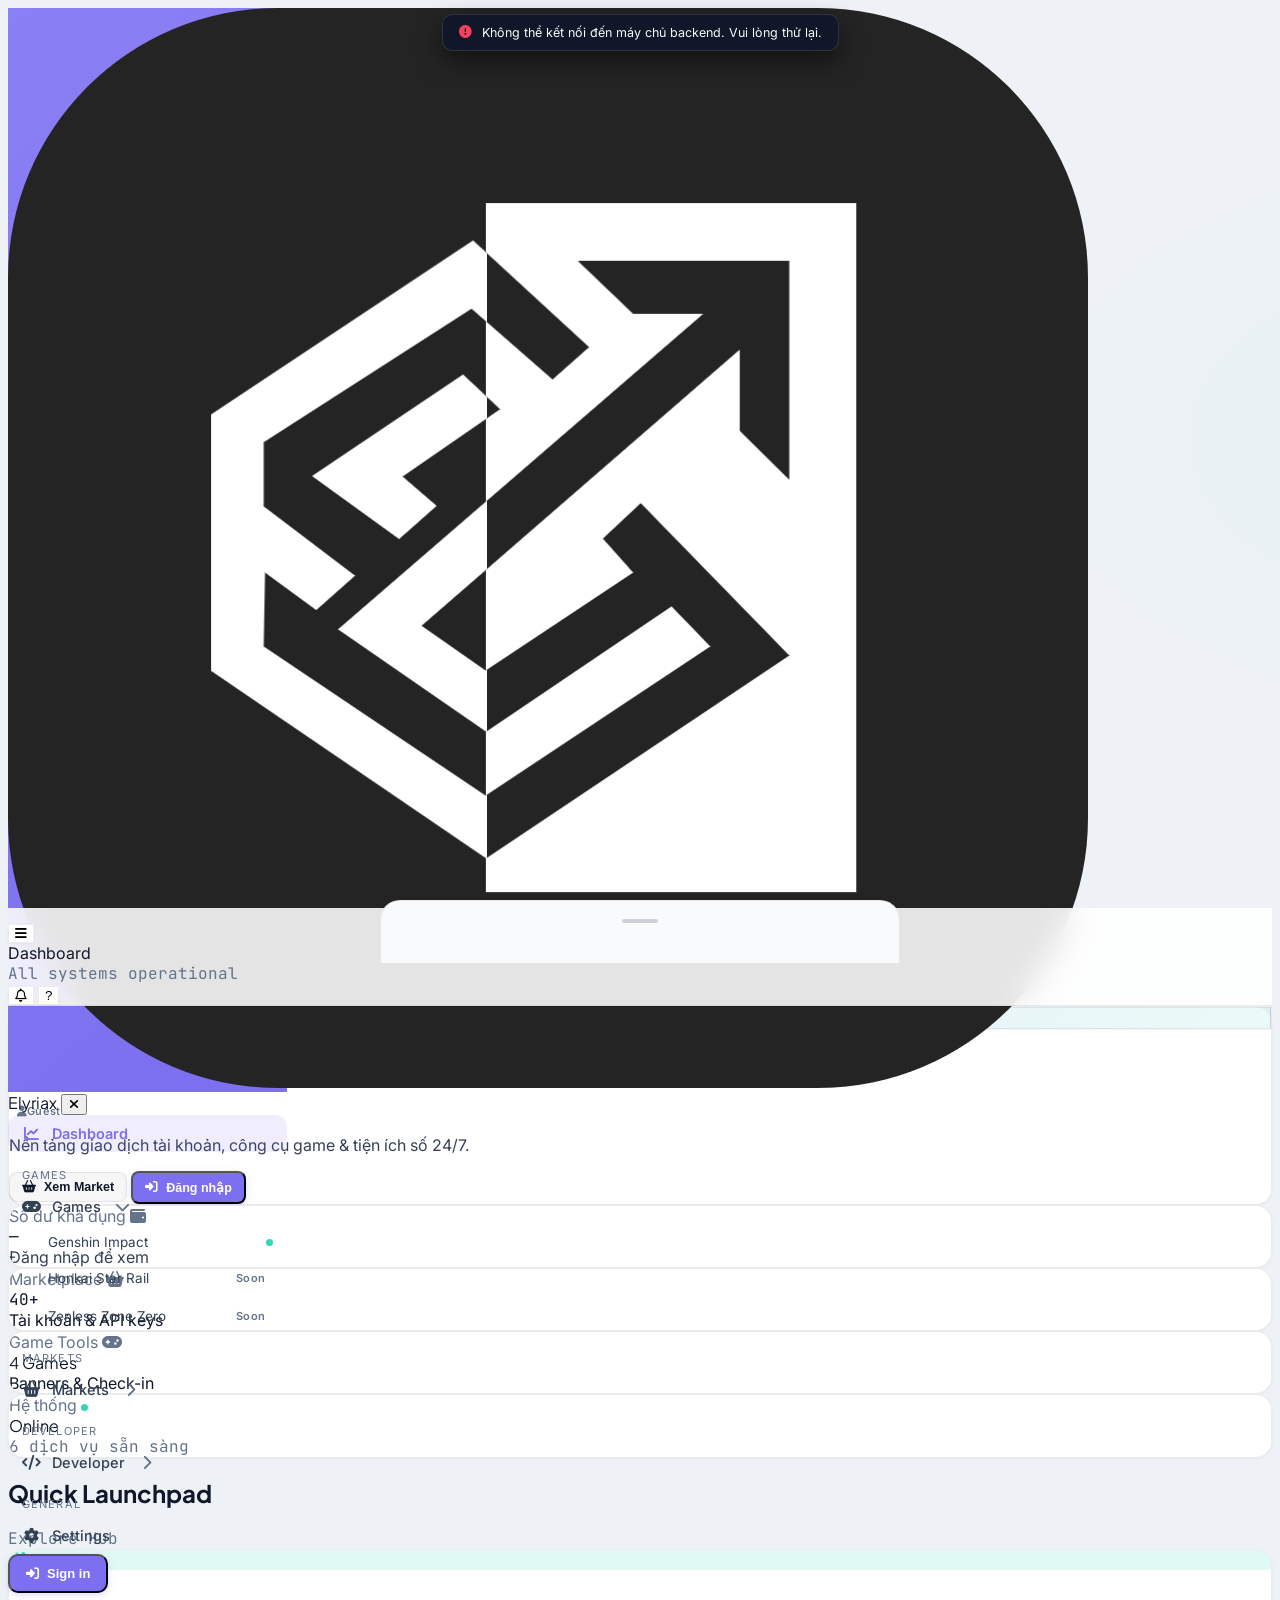
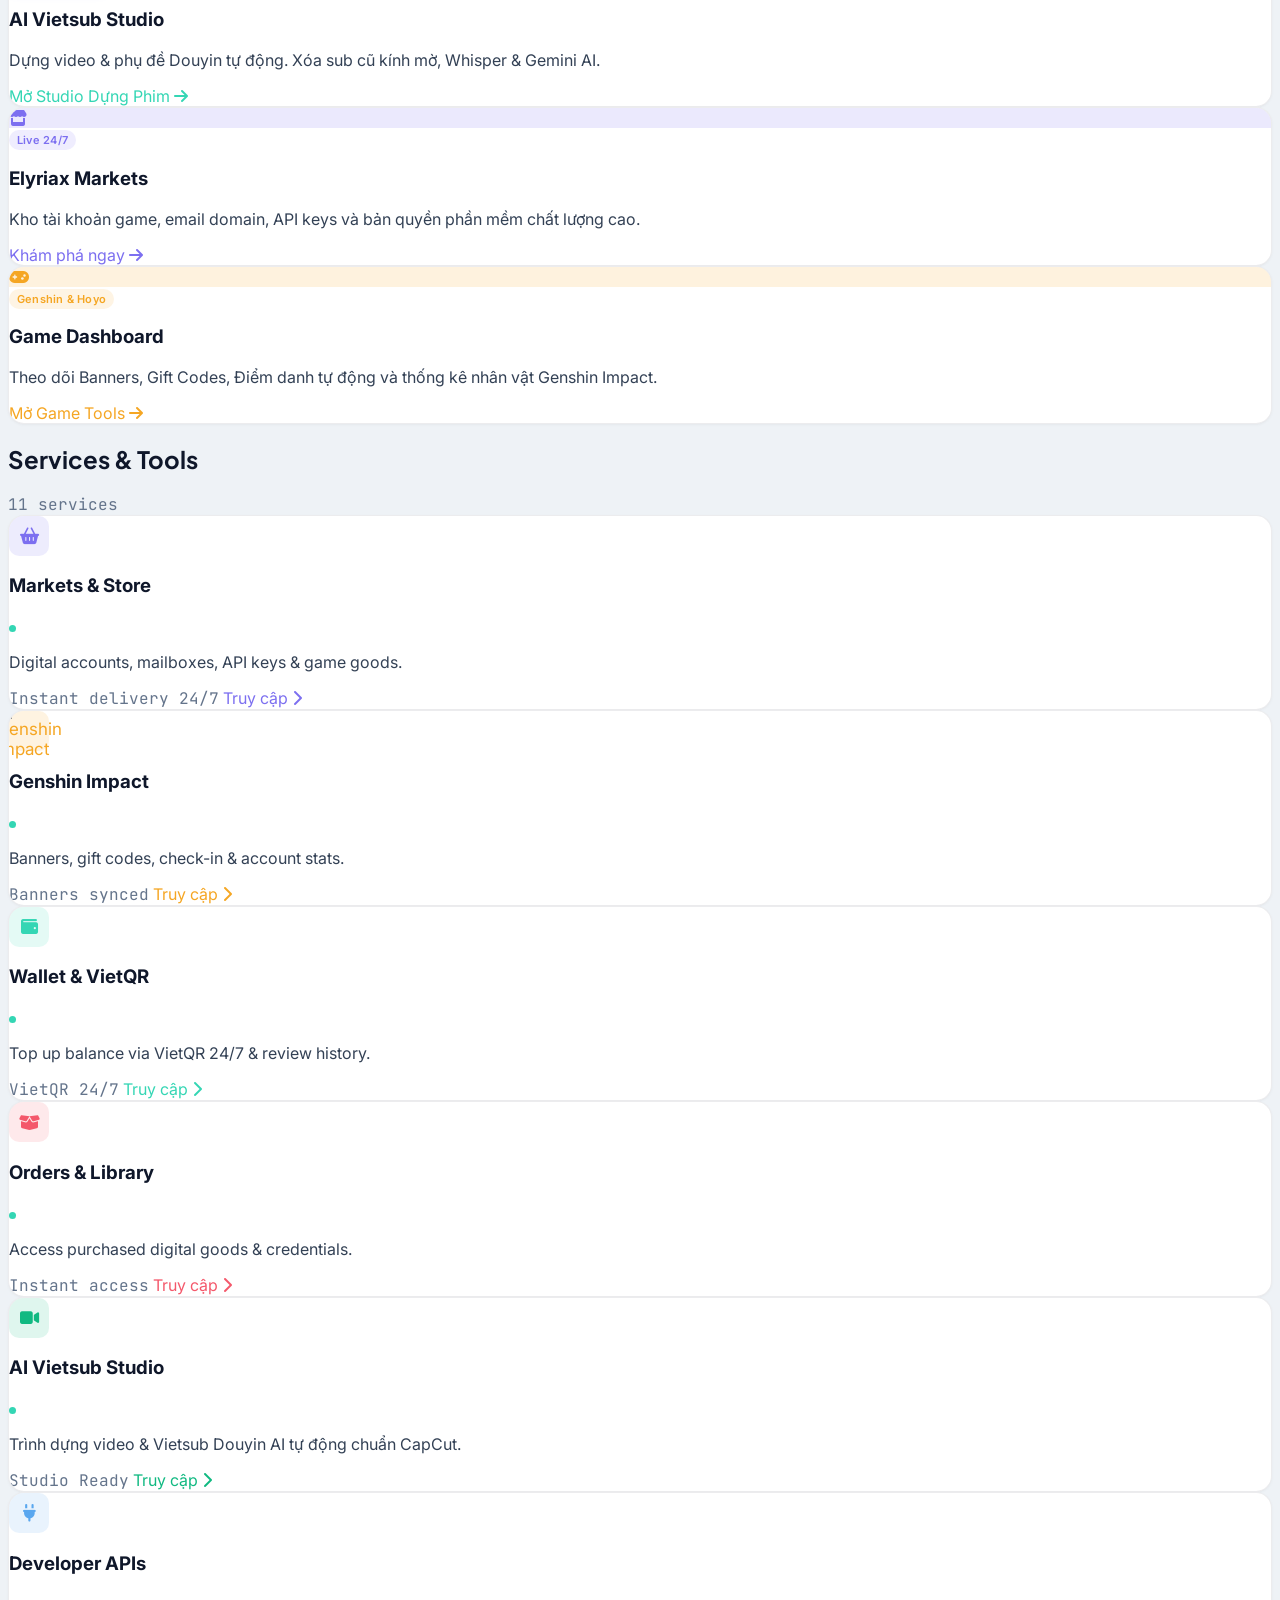
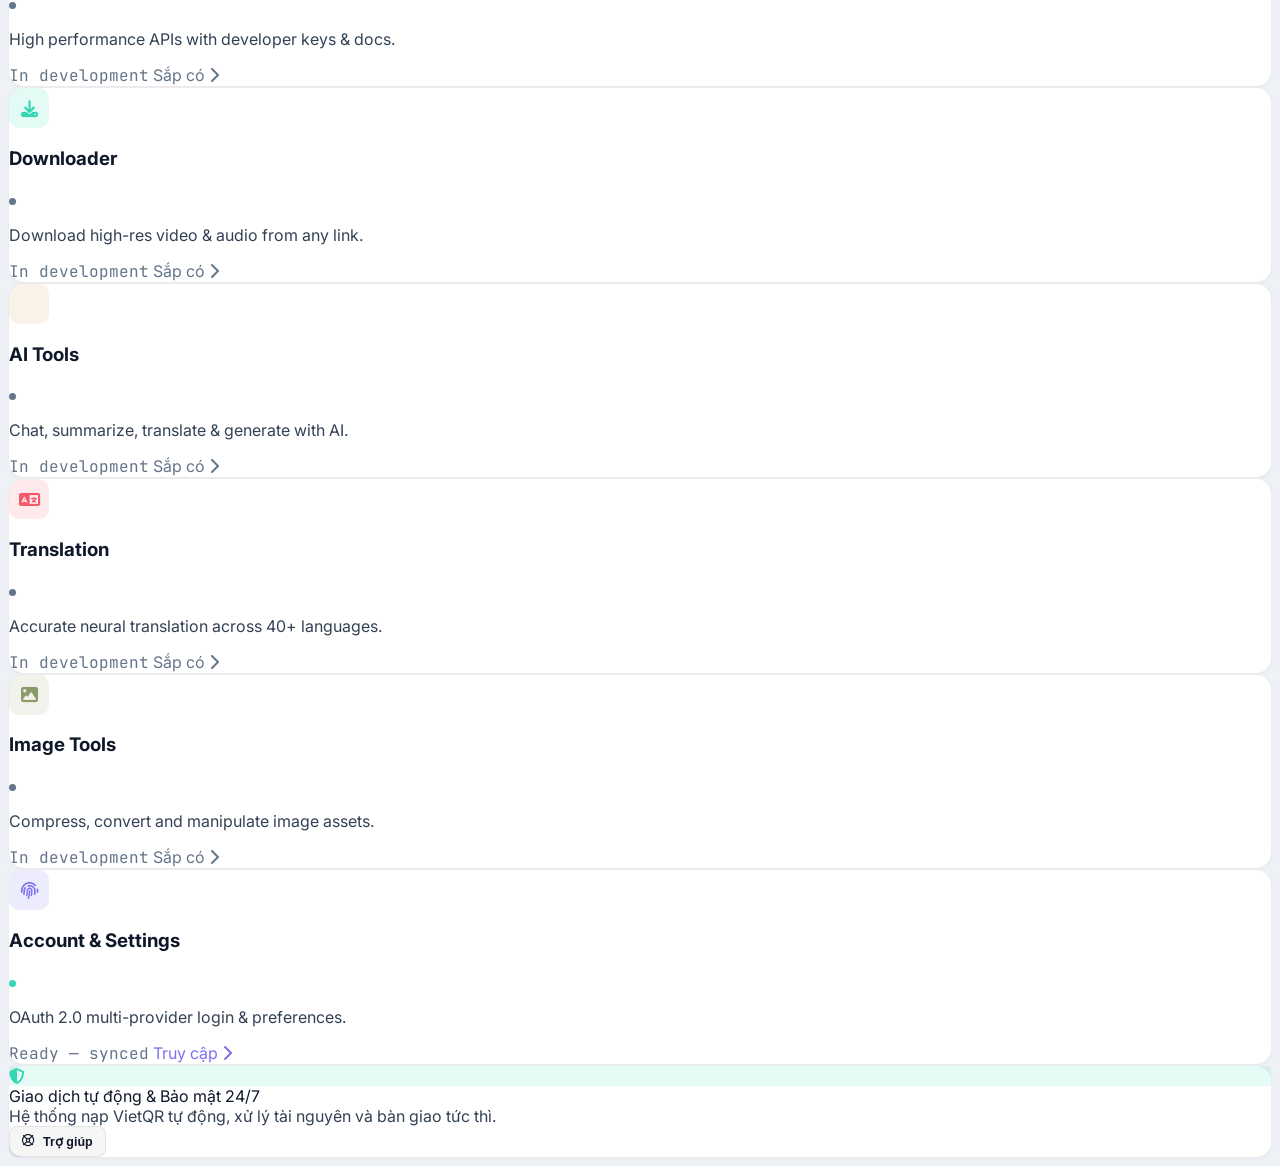
==== index.html @ fe78332c "feat: add Vietsub Studio HTML interface and Vercel configuration for routing" ====
<!DOCTYPE html>
<html lang="en">
<head>
    <meta charset="UTF-8">
    <meta name="viewport" content="width=device-width, initial-scale=1.0, viewport-fit=cover, user-scalable=no">
    
    <title>Elyriax</title>
    
    <meta name="description" content="Elyriax - Nền tảng trực tuyến cung cấp các giải pháp và tiện ích công nghệ thế hệ mới dành cho người dùng và nhà phát triển.">
    <meta name="keywords" content="Elyriax, elyriax.com">
    <meta name="robots" content="index, follow">
    <link rel="canonical" href="https://elyriax.com/">

    <link rel="icon" type="image/x-icon" href="https://elyriax.com/assets/favicon.ico">
    <link rel="icon" type="image/png" sizes="32x32" href="https://elyriax.com/assets/favicon-32x32.png">
    <link rel="icon" type="image/png" sizes="16x16" href="https://elyriax.com/assets/favicon-16x16.png">
    <link rel="apple-touch-icon" sizes="180x180" href="https://elyriax.com/assets/apple-touch-icon.png">
    <link rel="manifest" href="/site.webmanifest">

    <meta property="og:type" content="website">
    <meta property="og:url" content="https://elyriax.com/">
    <meta property="og:title" content="Elyriax">
    <meta property="og:description" content="Trang web chính thức của Elyriax. Khám phá không gian trải nghiệm và các dịch vụ trực tuyến của chúng tôi.">
    <meta property="og:image" content="https://elyriax.com/assets/og-image.png">

    <meta property="twitter:card" content="summary_large_image">
    <meta property="twitter:url" content="https://elyriax.com/">
    <meta property="twitter:title" content="Elyriax">
    <meta property="twitter:description" content="Trang web chính thức của Elyriax. Khám phá không gian trải nghiệm và các dịch vụ trực tuyến của chúng tôi.">
    <meta property="twitter:image" content="https://elyriax.com/assets/og-image.png">

    <script src="https://cdn.tailwindcss.com"></script>
    <link rel="preconnect" href="https://fonts.googleapis.com">
    <link rel="preconnect" href="https://fonts.gstatic.com" crossorigin>
    <link href="https://fonts.googleapis.com/css2?family=Plus+Jakarta+Sans:wght@500;600;700;800&family=Inter:wght@400;500;600;700&family=JetBrains+Mono:wght@400;500;600&display=swap" rel="stylesheet">
    <link rel="stylesheet" href="https://cdnjs.cloudflare.com/ajax/libs/font-awesome/6.5.1/css/all.min.css">

    <script>
      (function() {
        try {
          var saved = localStorage.getItem('appearance') || localStorage.getItem('sayraa_theme');
          var valid = ['system', 'dark', 'light', 'classic_dark'];
          if (!valid.includes(saved)) saved = 'system';
          var isDark = window.matchMedia && window.matchMedia('(prefers-color-scheme: dark)').matches;
          var effective = saved === 'system' ? (isDark ? 'dark' : 'light') : saved;
          document.documentElement.setAttribute('data-theme', saved);
          document.documentElement.setAttribute('data-theme-effective', effective);
        } catch(e) {}
      })();
    </script>
    <link rel="stylesheet" href="/css/style.css">
		<link rel="stylesheet" href="/css/splash.css">
		<link rel="stylesheet" href="/assets/css/vietsub-studio.css">
		<script src="/js/script.js" defer></script>
		<script src="/js/splash.js" defer></script>
		<script src="/assets/js/vietsub/api.js" defer></script>
		<script src="/assets/js/vietsub/canvas-overlay.js" defer></script>
		<script src="/assets/js/vietsub/timeline.js" defer></script>
		<script src="/assets/js/vietsub/app.js" defer></script>

</head>
<body class="min-h-screen">

<div id="toast-wrap" role="status" aria-live="polite"></div>
<div id="drawer-overlay" onclick="closeDrawer()"></div>
<div id="sheet-overlay" onclick="closeSheet()"></div>

<div class="flex min-h-screen">
<div id="splash-screen">
  <div class="splash-content">
    <img src="/assets/splash.svg" alt="Splash" width="1080" height="1080" class="splash-logo">
  </div>
</div>

  <!-- DRAWER -->
  <aside id="drawer">
    <div class="flex items-center gap-2.5 px-5 py-5 border-b" style="border-color:var(--line)">
      <div class="w-9 h-9 rounded-xl flex items-center justify-center cursor-pointer" style="background:linear-gradient(140deg,#8b7ff5,var(--accent))" onclick="navigate('dashboard')">
				
				<img src="/assets/icon.png">
      </div>
      <span class="display font-extrabold text-[17px] tracking-tight cursor-pointer" onclick="navigate('dashboard')">Elyriax</span>
      <button onclick="closeDrawer()" class="ml-auto lg:hidden w-8 h-8 rounded-lg flex items-center justify-center text-[--text-dim] hover:bg-white/5">
        <i class="fa-solid fa-xmark"></i>
      </button>
    </div>

    <nav class="flex-1 overflow-y-auto px-3 py-3">
      <a class="nav-link active" data-route="dashboard" onclick="navigate('dashboard')">
        <i class="fa-solid fa-chart-line"></i> Dashboard
      </a>

      <div class="nav-group-label">Games</div>
      <div class="group open">
        <div class="nav-link" onclick="toggleGroup(this)">
          <i class="fa-solid fa-gamepad"></i> Games <i class="fa-solid fa-chevron-right chev ml-auto"></i>
        </div>
        <div class="group-body">
          <a class="nav-sub" data-route="genshin" onclick="navigate('genshin')">Genshin Impact <span class="status-dot on"></span></a>
          <a class="nav-sub" data-route="hsr" onclick="navigate('hsr')">Honkai Star Rail <span class="pill" style="background:rgba(255,255,255,.06); color:var(--text-faint)">Soon</span></a>
          <a class="nav-sub" data-route="zzz" onclick="navigate('zzz')">Zenless Zone Zero <span class="pill" style="background:rgba(255,255,255,.06); color:var(--text-faint)">Soon</span></a>
        </div>
      </div>

      <div class="nav-group-label">Markets</div>
      <div class="group">
        <div class="nav-link" onclick="toggleGroup(this)">
          <i class="fa-solid fa-basket-shopping"></i> Markets <i class="fa-solid fa-chevron-right chev ml-auto"></i>

        </div>
        <div class="group-body">
          <a class="nav-sub" data-route="markets" onclick="navigate('markets')">Markets <span class="status-dot on"></span></a>
          <a class="nav-sub" data-route="wallet" onclick="navigate('wallet')">Wallet  <span class="status-dot on"></span></a>
          <a class="nav-sub" data-route="wishlist" onclick="navigate('wishlist')">Wishlist  <span class="status-dot on"></span></a>
          <a class="nav-sub" data-route="orders" onclick="navigate('orders')">Orders  <span class="status-dot on"></span></a>
        </div>
      </div>
			
      <div class="nav-group-label">Developer</div>
      <div class="group">
        <div class="nav-link" onclick="toggleGroup(this)">
          <i class="fa-solid fa-code"></i> Developer <i class="fa-solid fa-chevron-right chev ml-auto"></i>
        </div>
        <div class="group-body">
          <a class="nav-sub" data-route="vietsub" onclick="navigate('vietsub')">Vietsub Studio <span class="pill" style="background:rgba(52,214,180,.12); color:var(--teal)">CapCut AI</span></a>
          <a class="nav-sub" data-route="portfolio" onclick="navigate('portfolio')">Portfolio <span class="pill" style="background:rgba(52,214,180,.12); color:var(--teal)">Shiori Saiky</span></a>
          <a class="nav-sub" data-route="downloader" onclick="navigate('downloader')">Downloader <span class="pill" style="background:rgba(255,255,255,.06); color:var(--text-faint)">Soon</span></a>
          <a class="nav-sub" data-route="apis" onclick="navigate('apis')">APIs <span class="pill" style="background:rgba(255,255,255,.06); color:var(--text-faint)">Soon</span></a>
          <a class="nav-sub" data-route="translation" onclick="navigate('translation')">Translation <span class="pill" style="background:rgba(255,255,255,.06); color:var(--text-faint)">Soon</span></a>
          <a class="nav-sub" data-route="ai" onclick="navigate('ai')">AI Tools <span class="pill" style="background:rgba(255,255,255,.06); color:var(--text-faint)">Soon</span></a>
          <a class="nav-sub" data-route="image" onclick="navigate('image')">Image Tools <span class="pill" style="background:rgba(255,255,255,.06); color:var(--text-faint)">Soon</span></a>
        </div>
      </div>

      <div class="nav-group-label">General</div>
      <a class="nav-link" data-route="settings" onclick="navigate('settings')">
        <i class="fa-solid fa-gear"></i> Settings
      </a>
    </nav>

    <div class="px-4 py-4 border-t" style="border-color:var(--line)" id="drawer-account">
      <!-- filled by JS -->
    </div>
  </aside>

  <!-- MAIN -->
  <div class="flex-1 min-w-0 flex flex-col">
    <header id="topbar" class="flex items-center gap-3 px-4 py-3.5 lg:px-7">
      <button onclick="openDrawer()" class="lg:hidden w-9 h-9 rounded-xl flex items-center justify-center glass" aria-label="Open navigation menu">
        <i class="fa-solid fa-bars text-[15px]"></i>
      </button>
      <div>
        <div class="text-[15px] font-semibold" id="topbar-title">Dashboard</div>
        <div class="text-[11.5px] mono" style="color:var(--text-faint)" id="topbar-sub">All systems operational</div>
      </div>
      <div class="ml-auto flex items-center gap-2.5">
        <button onclick="showToast('info','No new notifications')" class="w-9 h-9 rounded-xl flex items-center justify-center glass relative" aria-label="Notifications">
          <i class="fa-regular fa-bell text-[14px]"></i>
          <span class="absolute top-1.5 right-1.5 w-1.5 h-1.5 rounded-full" style="background:var(--rose)"></span>
        </button>
        <button onclick="handleAvatarClick()" id="avatar-btn" class="w-9 h-9 rounded-xl overflow-hidden flex items-center justify-center glass font-semibold text-[13px]" aria-label="Account">?</button>
      </div>
    </header>

    <main class="flex-1 px-4 py-5 lg:px-7 lg:py-7 pb-28 lg:pb-10 max-w-5xl w-full">

      <!-- DASHBOARD VIEW -->
      <section class="view active" data-view="dashboard" id="dashboard-view">
        <!-- Hero Card -->
        <div id="dash-hero" class="mb-6"></div>

        <!-- Live Metrics Ribbon -->
        <div class="grid grid-cols-2 sm:grid-cols-4 gap-2.5 sm:gap-3 mb-6" id="dash-stats"></div>

        <!-- Quick Launchpad Spotlight -->
        <div class="mb-6">
          <div class="flex items-center justify-between mb-3">
            <h2 class="display text-[15px] font-bold">Quick Launchpad</h2>
            <span class="text-[11.5px] mono" style="color:var(--text-faint)">Explore Hub</span>
          </div>
          <div class="grid grid-cols-1 md:grid-cols-3 gap-3.5" id="dash-launchpad"></div>
        </div>

        <!-- All Services & Modules Grid -->
        <div class="mb-6">
          <div class="flex items-center justify-between mb-3">
            <h2 class="display text-[15px] font-bold">Services &amp; Tools</h2>
            <span class="text-[11.5px] mono" id="dash-modules-count" style="color:var(--text-faint)"></span>
          </div>
          <div id="dashboard-grid" class="grid grid-cols-1 sm:grid-cols-2 gap-3"></div>
        </div>

        <!-- Trust & Support Banner -->
        <div class="glass card p-4 sm:p-5 flex flex-col sm:flex-row items-start sm:items-center justify-between gap-3.5 border border-white/5 bg-gradient-to-r from-white/[0.02] to-transparent">
          <div class="flex items-center gap-3">
            <div class="w-10 h-10 rounded-xl flex items-center justify-center text-[18px] shrink-0" style="background:rgba(52,214,180,.12); color:var(--teal)">
              <i class="fa-solid fa-shield-halved"></i>
            </div>
            <div>
              <div class="font-semibold text-[13.5px]">Giao dịch tự động &amp; Bảo mật 24/7</div>
              <div class="text-[12px]" style="color:var(--text-dim)">Hệ thống nạp VietQR tự động, xử lý tài nguyên và bàn giao tức thì.</div>
            </div>
          </div>
          <button class="btn btn-ghost btn-sm shrink-0 w-full sm:w-auto" onclick="openSupport()">
            <i class="fa-regular fa-life-ring mr-1"></i> Trợ giúp
          </button>
        </div>
      </section>

      <!-- GAME DASHBOARD VIEW -->
      <section class="view" data-view="games">
        <div class="mb-6">
          <h1 class="display text-[21px] font-extrabold tracking-tight">Game Dashboard</h1>
          <p class="text-[12.5px] mt-1" style="color:var(--text-dim)">Pick a title to open its banners, codes &amp; account tools.</p>
        </div>
        <div id="games-grid" class="grid grid-cols-1 sm:grid-cols-2 gap-3.5"></div>
      </section>

      <!-- GENSHIN VIEW -->
      <section class="view" data-view="genshin">
        <div class="flex items-center gap-3 mb-5">
          <div class="icon-tile overflow-hidden" style="background:rgba(245,166,35,.14); color:var(--amber)">
            <img src="https://t3.gstatic.com/faviconV2?client=SOCIAL&type=FAVICON&fallback_opts=TYPE,SIZE,URL&url=http://genshin.hoyoverse.com&size=256" alt="Genshin Impact" class="w-7 h-7 object-contain" />
          </div>
          <div>
            <h1 class="display text-[21px] font-extrabold">Genshin Impact</h1>
            <p class="text-[12.5px]" style="color:var(--text-dim)">Banners, gift codes, check-in &amp; account stats</p>
          </div>
        </div>

        <div id="genshin-account-bar" class="mb-5"></div>

        <div class="flex gap-1.5 overflow-x-auto mb-5 -mx-1 px-1 no-scrollbar" id="genshin-tabs">
          <button class="tab-pill active" onclick="genshinTab('banners', this)">Banners</button>
          <button class="tab-pill" onclick="genshinTab('codes', this)">Gift Codes</button>
          <button class="tab-pill" onclick="genshinTab('notes', this)">Daily Note</button>
          <button class="tab-pill" onclick="genshinTab('stats', this)">Role Stats</button>
          <button class="tab-pill" onclick="genshinTab('calendar', this)">Rewards Calendar</button>
        </div>

        <div id="genshin-panel"></div>
      </section>

      <!-- COMING SOON TEMPLATE VIEWS -->
      <template id="tpl-coming-soon"></template>
      <section class="view" data-view="hsr" data-title="Honkai Star Rail" data-icon="fa-train" data-color="var(--slate,#7c8db3)"></section>
      <section class="view" data-view="zzz" data-title="Zenless Zone Zero" data-icon="fa-bolt-lightning"></section>
      <section class="view" data-view="wuwa" data-title="Wuthering Waves" data-icon="fa-wind"></section>

      <section class="view" data-view="mail" data-title="Mail" data-icon="fa-regular fa-envelope"></section>

      <!-- MARKETS VIEW -->
      <section class="view" data-view="markets">
        <div class="flex flex-col sm:flex-row sm:items-center justify-between gap-3 mb-5">
          <div>
            <h1 class="display text-[21px] font-extrabold tracking-tight">Markets</h1>
            <p class="text-[12.5px] mt-0.5" style="color:var(--text-dim)">Digital accounts, mailboxes &amp; API keys.</p>
          </div>
          <div class="flex items-center gap-2">
            <button class="btn btn-ghost btn-sm relative" onclick="openCart()" id="market-cart-btn" aria-label="Shopping cart"><i class="fa-solid fa-cart-shopping"></i> Cart <span class="cart-badge" id="cart-badge" style="display:none">0</span></button>
            <button class="btn btn-ghost btn-sm" onclick="openSupport()" aria-label="Support"><i class="fa-regular fa-life-ring"></i> Support</button>
          </div>
        </div>

        <div class="relative mb-4">
          <i class="fa-solid fa-magnifying-glass absolute text-[13px]" style="left:14px; top:50%; transform:translateY(-50%); color:var(--text-faint)"></i>
          <input id="market-search" class="input" style="padding-left:36px" placeholder="Search products…" oninput="searchMarkets(this.value)" />
        </div>

        <div class="flex gap-1.5 overflow-x-auto mb-5 -mx-1 px-1 no-scrollbar" id="market-chips"></div>

        <div id="market-featured" style="display:none"></div>

        <div class="flex items-center justify-between mb-3">
          <h2 class="display text-[15px] font-bold">Products</h2>
          <span class="text-[11.5px] mono" id="market-count" style="color:var(--text-faint)"></span>
        </div>
        <div id="market-grid" class="grid grid-cols-1 sm:grid-cols-2 gap-3"></div>
      </section>

      <!-- WALLET VIEW -->
      <section class="view" data-view="wallet" id="wallet-view"></section>

      <!-- ORDERS VIEW -->
      <section class="view" data-view="orders" id="orders-view"></section>

      <!-- WISHLIST VIEW -->
      <section class="view" data-view="wishlist" id="wishlist-view"></section>

      <!-- VIETSUB STUDIO VIEW (REMADE PRO CAPCUT WEB) -->
      <section class="view studio-main-container w-full" data-view="vietsub" id="vietsub-view">
        
        <!-- Header & Action Workflow Pipeline -->
        <div class="flex flex-col lg:flex-row lg:items-center justify-between gap-4 mb-5 pb-4 border-b" style="border-color:var(--line)">
          <div>
            <div class="flex items-center gap-2.5">
              <div class="w-9 h-9 rounded-xl flex items-center justify-center font-bold text-white shadow-lg" style="background:linear-gradient(135deg, var(--teal), var(--accent))">
                <i class="fa-solid fa-wand-magic-sparkles text-[15px]"></i>
              </div>
              <div>
                <div class="flex items-center gap-2">
                  <h1 class="display text-[22px] font-extrabold tracking-tight">AI Vietsub Studio</h1>
                  <span class="pill text-[11px] font-bold" style="background:rgba(52,214,180,.12); color:var(--teal)">CapCut Pro Engine</span>
                </div>
                <p class="text-[12.5px]" style="color:var(--text-dim)">
                  Dựng video &amp; biên tập Vietsub Douyin/TikTok AI tự động (Xóa sub Liquid Glass, Whisper &amp; Gemini).
                </p>
              </div>
            </div>
          </div>

          <!-- 3-Step AI Workflow Bar -->
          <div class="flex flex-wrap items-center gap-2">
            <button id="btn-action-transcribe" class="btn btn-ghost btn-sm text-xs font-semibold px-3 py-2" title="Trích xuất audio & nhận dạng tiếng Trung (Groq Whisper)">
              <i class="fa-solid fa-microphone-lines text-[13px]" style="color:var(--accent)"></i>
              <span>1. Trích xuất Voice</span>
            </button>
            <i class="fa-solid fa-chevron-right text-[10px] hidden sm:inline" style="color:var(--text-faint)"></i>
            <button id="btn-action-translate" class="btn btn-ghost btn-sm text-xs font-semibold px-3 py-2" title="Dịch tiếng Trung sang Vietsub tự nhiên (Gemini AI)">
              <i class="fa-solid fa-language text-[14px]" style="color:var(--teal)"></i>
              <span>2. Dịch phụ đề</span>
            </button>
            <i class="fa-solid fa-chevron-right text-[10px] hidden sm:inline" style="color:var(--text-faint)"></i>
            <button id="btn-action-export" class="btn btn-primary btn-sm text-xs font-bold px-4 py-2 shadow-lg" title="Render video với hiệu ứng kính mờ và phụ đề">
              <i class="fa-solid fa-wand-magic-sparkles"></i>
              <span>3. Xuất Video</span>
            </button>
            <button id="btn-open-settings" class="btn btn-ghost btn-sm w-9 h-9 p-0 ml-1" title="Cài đặt API Base URL">
              <i class="fa-solid fa-sliders text-[13px]"></i>
            </button>
          </div>
        </div>

        <!-- Main Studio Grid (Large 12-col layout) -->
        <div class="grid grid-cols-1 lg:grid-cols-12 gap-5 mb-6">
          
          <!-- LEFT COLUMN: CINEMATIC STAGE & FULL TIMELINE (8 COLS) -->
          <div class="lg:col-span-8 flex flex-col gap-4">
            
            <!-- Video Stage Card (Large Size) -->
            <div class="glass card p-4 flex flex-col shadow-xl">
              
              <!-- Stage Header: Aspect Ratio & File Switcher -->
              <div class="flex items-center justify-between text-xs pb-3 mb-3 border-b" style="border-color:var(--line)">
                <div class="flex items-center gap-2">
                  <span class="text-[11.5px] font-bold uppercase tracking-wider" style="color:var(--text-dim)">Tỉ lệ khung hình:</span>
                  <div class="flex items-center p-0.5 rounded-lg border" style="background:var(--surface); border-color:var(--line)">
                    <button class="aspect-btn active px-2.5 py-1 rounded text-[11.5px] font-semibold" data-ratio="auto">Tự động (Fit)</button>
                    <button class="aspect-btn px-2.5 py-1 rounded text-[11.5px] font-semibold" data-ratio="9:16">9:16 (Dọc)</button>
                    <button class="aspect-btn px-2.5 py-1 rounded text-[11.5px] font-semibold" data-ratio="16:9">16:9 (Ngang)</button>
                    <button class="aspect-btn px-2.5 py-1 rounded text-[11.5px] font-semibold" data-ratio="1:1">1:1 (Vuông)</button>
                  </div>
                </div>

                <div class="flex items-center gap-2">
                  <span id="project-filename-display" class="mono text-[11.5px] truncate max-w-[160px] sm:max-w-[240px] font-medium" style="color:var(--text-dim)">Chưa chọn video</span>
                  <label for="video-file-input" class="btn btn-ghost btn-sm text-[11.5px] font-semibold cursor-pointer py-1 px-2.5">
                    <i class="fa-solid fa-cloud-arrow-up mr-1 text-[var(--accent)]"></i> Chọn Video
                  </label>
                  <input type="file" id="video-file-input" accept="video/mp4,video/mov,video/mkv,video/webm" class="hidden">
                </div>
              </div>

              <!-- Large Central Video Screen -->
              <div id="video-stage-container" class="relative flex items-center justify-center overflow-hidden rounded-xl">
                
                <!-- Video Player Wrapper (Auto Fits snugly without black bars) -->
                <div id="video-wrapper" class="video-wrapper relative" style="display: none;">
                  <video id="main-video" playsinline preload="auto" class="w-full h-full block"></video>

                  <!-- Interactive Blur Box (8 handles) -->
                  <div id="blur-bounding-box" class="blur-bounding-box liquid-glass-fx" style="left: 15%; top: 83%; width: 70%; height: 11%;">
                    <div class="blur-box-label">
                      <i class="fa-solid fa-eye-slash mr-1"></i> Che Sub Gốc
                    </div>
                    <div class="resize-handle nw" data-handle="nw"></div>
                    <div class="resize-handle n"  data-handle="n"></div>
                    <div class="resize-handle ne" data-handle="ne"></div>
                    <div class="resize-handle e"  data-handle="e"></div>
                    <div class="resize-handle se" data-handle="se"></div>
                    <div class="resize-handle s"  data-handle="s"></div>
                    <div class="resize-handle sw" data-handle="sw"></div>
                    <div class="resize-handle w"  data-handle="w"></div>
                  </div>

                  <!-- Live Subtitle Overlay -->
                  <div id="subtitle-live-overlay" class="subtitle-live-overlay" style="left: 50%; top: 88%;">
                    <span class="sub-text">Xem trước phụ đề Vietsub trực tiếp</span>
                  </div>

                  <!-- Watermark / Logo Overlay -->
                  <div id="watermark-live-overlay" class="watermark-overlay" style="display: none;">
                    <img src="" alt="Watermark Logo">
                  </div>
                </div>

                <!-- Clean Upload Box (when no video is active) -->
                <div id="stage-upload-placeholder" class="flex flex-col items-center justify-center text-center p-8 studio-dropzone w-full max-w-md my-6 cursor-pointer" onclick="document.getElementById('video-file-input').click()">
                  <div class="w-16 h-16 rounded-2xl flex items-center justify-center text-[26px] mb-3.5 border shadow-xl" style="background:rgba(124,111,240,.14); color:var(--accent); border-color:var(--line);">
                    <i class="fa-solid fa-cloud-arrow-up"></i>
                  </div>
                  <h3 class="display font-bold text-[16px] mb-1.5">Tải lên Video Douyin / TikTok</h3>
                  <p class="text-[12.5px] mb-4 max-w-xs" style="color:var(--text-dim)">
                    Kéo thả hoặc nhấp để chọn tệp (.mp4, .mov, .mkv, .webm, tối đa 100MB)
                  </p>
                  <label for="video-file-input" class="btn btn-primary btn-sm px-4 py-2 font-bold cursor-pointer">
                    <i class="fa-solid fa-folder-open mr-1"></i> Duyệt tệp từ máy
                  </label>
                </div>

              </div>

              <!-- Player Controls Bar -->
              <div class="flex items-center justify-between pt-3.5 mt-3 border-t text-xs" style="border-color:var(--line)">
                <div class="flex items-center gap-2">
                  <button id="player-back-5s" class="btn btn-ghost btn-sm w-9 h-9 p-0" title="Lùi 5s">
                    <i class="fa-solid fa-rotate-left text-[12px]"></i>
                  </button>
                  <button id="player-play-btn" class="btn btn-primary btn-sm w-10 h-10 p-0 text-base shadow-lg" title="Phát / Tạm dừng (Space)">
                    <i class="fa-solid fa-play"></i>
                  </button>
                  <button id="player-forward-5s" class="btn btn-ghost btn-sm w-9 h-9 p-0" title="Tiến 5s">
                    <i class="fa-solid fa-rotate-right text-[12px]"></i>
                  </button>
                  <div class="mono text-[12px] font-bold px-3 py-1.5 rounded-lg bg-white/5 border border-white/5 ml-1" id="player-timecode">
                    00:00.0 / 00:00.0
                  </div>
                </div>

                <div class="flex items-center gap-3 text-[11.5px] mono font-medium" style="color:var(--text-dim)">
                  <span class="hidden md:inline"><i class="fa-solid fa-arrows-up-down-left-right text-[var(--accent)] mr-1"></i> Kéo hộp viền trên video để đổi vùng che sub</span>
                </div>
              </div>

            </div>

            <!-- Multi-Track Timeline Card (Expansive) -->
            <div class="glass card p-4 shadow-xl">
              <div class="flex items-center justify-between mb-3">
                <div class="flex items-center gap-2">
                  <span class="text-[13px] font-extrabold uppercase tracking-wider" style="color:var(--text)">
                    <i class="fa-solid fa-layer-group text-[var(--accent)] mr-1.5"></i> Multi-Track Timeline
                  </span>
                </div>

                <div class="flex items-center gap-1.5">
                  <button id="timeline-zoom-out" class="btn btn-ghost btn-sm w-7 h-7 p-0 text-[11px]" title="Thu nhỏ timeline">
                    <i class="fa-solid fa-minus"></i>
                  </button>
                  <button id="timeline-zoom-fit" class="btn btn-ghost btn-sm px-2 py-1 text-[11px] mono font-bold" title="Khớp vừa khung hình">
                    FIT
                  </button>
                  <button id="timeline-zoom-in" class="btn btn-ghost btn-sm w-7 h-7 p-0 text-[11px]" title="Phóng to timeline">
                    <i class="fa-solid fa-plus"></i>
                  </button>
                </div>
              </div>

              <!-- Tracks Container -->
              <div id="timeline-container" class="flex flex-col relative overflow-hidden shadow-inner">
                <div id="tracks-scroll-area" class="tracks-scroll-area custom-scrollbar flex-1 relative">
                  <div id="tracks-inner" class="relative min-w-full h-full">
                    <div id="timeline-ruler" class="timeline-ruler"></div>
                    <div id="timeline-playhead" class="timeline-playhead" style="left: 0px;">
                      <div class="playhead-handle"></div>
                      <div id="playhead-time-pill" class="playhead-time-pill">00:00.0</div>
                    </div>
                    <div class="track-row">
                      <div class="track-label">
                        <i class="fa-solid fa-waveform-lines text-[13px]" style="color:var(--teal)"></i> Voice Audio
                      </div>
                      <div class="track-content">
                        <canvas id="waveform-canvas" class="waveform-canvas"></canvas>
                      </div>
                    </div>
                    <div class="track-row">
                      <div class="track-label">
                        <i class="fa-solid fa-closed-captioning text-[13px]" style="color:var(--accent)"></i> Phụ Đề
                      </div>
                      <div class="track-content" id="sub-track-content"></div>
                    </div>
                  </div>
                </div>
              </div>
            </div>

          </div>

          <!-- RIGHT COLUMN: 4-TAB INSPECTOR DOCK (4 COLS) -->
          <div class="lg:col-span-4 flex flex-col gap-4">
            
            <div class="glass card p-4 sm:p-5 flex flex-col shadow-xl h-full">
              
              <!-- Tab Pills -->
              <div class="flex items-center gap-1.5 border-b pb-3 mb-4 overflow-x-auto no-scrollbar" style="border-color:var(--line)">
                <button class="inspector-tab-btn tab-pill active" data-tab="style">
                  <i class="fa-solid fa-font text-[var(--teal)]"></i> Kiểu chữ
                </button>
                <button class="inspector-tab-btn tab-pill" data-tab="blur">
                  <i class="fa-solid fa-wand-magic text-[var(--accent)]"></i> Che sub
                </button>
                <button class="inspector-tab-btn tab-pill" data-tab="logo">
                  <i class="fa-solid fa-stamp text-[var(--amber)]"></i> Logo
                </button>
                <button class="inspector-tab-btn tab-pill" data-tab="script">
                  <i class="fa-solid fa-list-check text-cyan-400"></i> Kịch bản
                </button>
              </div>

              <!-- TAB 1: KIỂU CHỮ (SUBTITLE STYLE) -->
              <div id="tab-content-style" class="inspector-tab-content space-y-4">
                <div>
                  <label class="block text-[12px] font-bold mb-1.5" style="color:var(--text-dim)">Font chữ phụ đề</label>
                  <select id="sub-font-select" class="input text-xs w-full font-medium">
                    <option value="Inter">Inter (Chuẩn CapCut)</option>
                    <option value="Plus Jakarta Sans">Plus Jakarta Sans</option>
                    <option value="Roboto">Roboto</option>
                    <option value="Arial">Arial Bold</option>
                    <option value="DejaVu Sans">DejaVu Sans</option>
                  </select>
                </div>

                <div class="grid grid-cols-2 gap-3">
                  <div>
                    <div class="flex items-center justify-between text-[11.5px] mb-1 font-medium" style="color:var(--text-dim)">
                      <label>Cỡ chữ</label>
                      <span id="sub-font-size-val" class="mono font-extrabold" style="color:var(--teal)">16px</span>
                    </div>
                    <input type="range" id="sub-font-size-slider" min="10" max="32" value="16" class="studio-slider">
                  </div>
                  <div>
                    <label class="block text-[11.5px] font-bold mb-1" style="color:var(--text-dim)">Độ đậm chữ</label>
                    <select id="sub-font-weight-select" class="input text-xs w-full">
                      <option value="400">400 - Thường</option>
                      <option value="600">600 - Vừa</option>
                      <option value="700" selected>700 - Đậm Douyin</option>
                      <option value="800">800 - Rất đậm</option>
                    </select>
                  </div>
                </div>

                <div>
                  <label class="block text-[12px] font-bold mb-2" style="color:var(--text-dim)">Màu sắc chữ</label>
                  <div class="flex items-center gap-2">
                    <button class="color-swatch-btn active" style="background:#ffffff" data-color="#ffffff" title="Trắng tinh"></button>
                    <button class="color-swatch-btn" style="background:#FFE600" data-color="#FFE600" title="Vàng Douyin"></button>
                    <button class="color-swatch-btn" style="background:#00F5FF" data-color="#00F5FF" title="Cyan Neon"></button>
                    <button class="color-swatch-btn" style="background:#FF75A0" data-color="#FF75A0" title="Hồng Pastel"></button>
                    <button class="color-swatch-btn" style="background:#00FF9D" data-color="#00FF9D" title="Xanh Mint"></button>
                    <input type="color" id="sub-color-picker" value="#ffffff" class="w-8 h-8 rounded-lg border bg-transparent cursor-pointer ml-auto" style="border-color:var(--line)" title="Mã màu tuỳ chọn">
                  </div>
                </div>

                <div class="space-y-3.5 pt-3 border-t" style="border-color:var(--line)">
                  <div>
                    <div class="flex items-center justify-between text-[11.5px] mb-1 font-medium" style="color:var(--text-dim)">
                      <label>Độ dày viền (Outline Stroke)</label>
                      <span id="sub-outline-val" class="mono font-bold" style="color:var(--accent)">1.5px</span>
                    </div>
                    <input type="range" id="sub-outline-slider" min="0" max="5" step="0.5" value="1.5" class="studio-slider">
                  </div>
                  <div>
                    <div class="flex items-center justify-between text-[11.5px] mb-1 font-medium" style="color:var(--text-dim)">
                      <label>Đổ bóng (Drop Shadow)</label>
                      <span id="sub-shadow-val" class="mono font-bold" style="color:var(--accent)">1.0px</span>
                    </div>
                    <input type="range" id="sub-shadow-slider" min="0" max="5" step="0.5" value="1.0" class="studio-slider">
                  </div>
                </div>

                <div class="space-y-3 pt-3 border-t" style="border-color:var(--line)">
                  <div class="flex items-center justify-between">
                    <div>
                      <div class="text-[12.5px] font-bold">Tự ngắt câu dài (autoSplitLong)</div>
                      <div class="text-[11px]" style="color:var(--text-faint)">Tách câu dài thành các mốc ngắn tự nhiên</div>
                    </div>
                    <input type="checkbox" id="sub-auto-split-switch" checked class="w-4 h-4 rounded cursor-pointer accent-emerald-500">
                  </div>
                  <div>
                    <div class="flex items-center justify-between text-[11.5px] mb-1 font-medium" style="color:var(--text-dim)">
                      <label>Ký tự tối đa trên 1 dòng</label>
                      <span id="sub-max-chars-val" class="mono font-bold" style="color:var(--teal)">28</span>
                    </div>
                    <input type="range" id="sub-max-chars-slider" min="15" max="45" value="28" class="studio-slider">
                  </div>
                </div>
              </div>

              <!-- TAB 2: CHE SUB GỐC (LIQUID GLASS FROSTED BLUR) -->
              <div id="tab-content-blur" class="inspector-tab-content space-y-4" style="display:none;">
                <div class="flex items-center justify-between p-3 rounded-xl border shadow-sm" style="background:rgba(124,111,240,.08); border-color:var(--line);">
                  <div>
                    <div class="text-[13px] font-bold" style="color:var(--accent)">Bật che phụ đề gốc</div>
                    <div class="text-[11px]" style="color:var(--text-dim)">Áp dụng bộ lọc kính mờ quang học</div>
                  </div>
                  <input type="checkbox" id="blur-enable-switch" checked class="w-4 h-4 rounded cursor-pointer">
                </div>

                <div class="flex items-center justify-between pt-1">
                  <div>
                    <div class="text-[12.5px] font-bold">Hiệu ứng Liquid Glass</div>
                    <div class="text-[11px]" style="color:var(--text-faint)">Chuyển tiếp êm dịu 2 mép trên/dưới</div>
                  </div>
                  <input type="checkbox" id="blur-liquid-glass-switch" checked class="w-4 h-4 rounded cursor-pointer">
                </div>

                <div class="space-y-3.5 pt-2 border-t" style="border-color:var(--line)">
                  <div>
                    <div class="flex items-center justify-between text-[11.5px] mb-1 font-medium" style="color:var(--text-dim)">
                      <label>Độ mờ kính (Blur Strength)</label>
                      <span id="blur-strength-val" class="mono font-bold" style="color:var(--accent)">3.5</span>
                    </div>
                    <input type="range" id="blur-strength-slider" min="1" max="10" step="0.5" value="3.5" class="studio-slider">
                  </div>

                  <div>
                    <div class="flex items-center justify-between text-[11.5px] mb-1 font-medium" style="color:var(--text-dim)">
                      <label>Bo tròn góc (Border Radius)</label>
                      <span id="blur-radius-val" class="mono font-bold" style="color:var(--accent)">18px</span>
                    </div>
                    <input type="range" id="blur-radius-slider" min="0" max="30" value="18" class="studio-slider">
                  </div>

                  <div>
                    <div class="flex items-center justify-between text-[11.5px] mb-1 font-medium" style="color:var(--text-dim)">
                      <label>Tán xạ ánh sáng (Light Diffusion)</label>
                      <span id="blur-diffusion-val" class="mono font-bold" style="color:var(--accent)">0.03</span>
                    </div>
                    <input type="range" id="blur-diffusion-slider" min="0" max="0.15" step="0.01" value="0.03" class="studio-slider">
                  </div>
                </div>

                <div class="p-3 rounded-xl border text-[11.5px] leading-relaxed" style="background:var(--surface); border-color:var(--line); color:var(--text-dim)">
                  <i class="fa-solid fa-circle-info mr-1" style="color:var(--accent)"></i>
                  Bạn có thể kéo trực tiếp 8 điểm neo trên màn hình video để thay đổi kích thước và vị trí vùng làm mờ.
                </div>
              </div>

              <!-- TAB 3: WATERMARK & LOGO -->
              <div id="tab-content-logo" class="inspector-tab-content space-y-4" style="display:none;">
                <div class="flex items-center justify-between">
                  <div>
                    <div class="text-[12.5px] font-bold">Bật Watermark / Logo</div>
                    <div class="text-[11px]" style="color:var(--text-faint)">Đóng dấu bản quyền video</div>
                  </div>
                  <input type="checkbox" id="logo-enable-switch" class="w-4 h-4 rounded cursor-pointer">
                </div>

                <div id="logo-dropzone" class="studio-dropzone p-4 text-center cursor-pointer">
                  <div id="logo-preview-wrap" style="display:none" class="mb-2">
                    <img id="logo-preview-img" src="" alt="Logo Preview" class="max-h-20 mx-auto object-contain rounded-lg">
                    <button id="btn-remove-logo" class="text-[11.5px] font-semibold text-[var(--rose)] mt-2 hover:underline">
                      <i class="fa-solid fa-trash-can mr-1"></i> Xóa Logo
                    </button>
                  </div>
                  <div id="logo-upload-prompt">
                    <i class="fa-solid fa-cloud-arrow-up text-2xl mb-1.5" style="color:var(--amber)"></i>
                    <div class="text-xs font-bold">Tải lên Logo (.png, .webp)</div>
                    <div class="text-[11px]" style="color:var(--text-faint)">Kéo thả hoặc bấm để chọn tệp</div>
                  </div>
                  <input type="file" id="logo-file-input" accept="image/png,image/jpeg,image/webp" class="hidden">
                </div>

                <div>
                  <label class="block text-[11.5px] font-bold mb-2" style="color:var(--text-dim)">Vị trí góc</label>
                  <div class="grid grid-cols-2 gap-2 max-w-[150px]">
                    <button class="corner-matrix-btn" data-pos="top-left" title="Góc trên trái"><i class="fa-solid fa-arrow-up-left"></i></button>
                    <button class="corner-matrix-btn active" data-pos="top-right" title="Góc trên phải"><i class="fa-solid fa-arrow-up-right"></i></button>
                    <button class="corner-matrix-btn" data-pos="bottom-left" title="Góc dưới trái"><i class="fa-solid fa-arrow-down-left"></i></button>
                    <button class="corner-matrix-btn" data-pos="bottom-right" title="Góc dưới phải"><i class="fa-solid fa-arrow-down-right"></i></button>
                  </div>
                </div>

                <div class="space-y-3 pt-2 border-t" style="border-color:var(--line)">
                  <div>
                    <div class="flex items-center justify-between text-[11.5px] mb-1 font-medium" style="color:var(--text-dim)">
                      <label>Kích thước (% chiều rộng)</label>
                      <span id="logo-size-val" class="mono font-bold" style="color:var(--amber)">8%</span>
                    </div>
                    <input type="range" id="logo-size-slider" min="4" max="25" value="8" class="studio-slider">
                  </div>
                  <div>
                    <div class="flex items-center justify-between text-[11.5px] mb-1 font-medium" style="color:var(--text-dim)">
                      <label>Độ trong suốt (Opacity)</label>
                      <span id="logo-opacity-val" class="mono font-bold" style="color:var(--amber)">100%</span>
                    </div>
                    <input type="range" id="logo-opacity-slider" min="10" max="100" value="100" class="studio-slider">
                  </div>
                  <div>
                    <div class="flex items-center justify-between text-[11.5px] mb-1 font-medium" style="color:var(--text-dim)">
                      <label>Khoảng cách mép (Margin)</label>
                      <span id="logo-margin-val" class="mono font-bold" style="color:var(--amber)">20px</span>
                    </div>
                    <input type="range" id="logo-margin-slider" min="0" max="60" value="20" class="studio-slider">
                  </div>
                </div>
              </div>

              <!-- TAB 4: KỊCH BẢN (SCRIPT EDITOR) -->
              <div id="tab-content-script" class="inspector-tab-content space-y-3" style="display:none;">
                <div class="flex items-center justify-between">
                  <span id="script-segments-count" class="text-xs font-bold" style="color:var(--text)">0 câu thoại</span>
                  <div class="flex items-center gap-1.5">
                    <button id="btn-add-segment" class="btn btn-ghost btn-sm px-2.5 py-1 text-[11.5px] font-semibold" style="color:var(--teal)">
                      <i class="fa-solid fa-plus mr-1"></i> Thêm câu
                    </button>
                    <button id="btn-export-srt" class="btn btn-ghost btn-sm px-2.5 py-1 text-[11.5px] font-semibold">
                      <i class="fa-solid fa-download mr-1"></i> .SRT
                    </button>
                    <button id="btn-clear-segments" class="btn btn-ghost btn-sm px-2 py-1 text-[11.5px]" style="color:var(--rose)" title="Xóa tất cả">
                      <i class="fa-solid fa-trash"></i>
                    </button>
                  </div>
                </div>

                <div id="script-segments-list" class="space-y-2.5 max-h-[420px] overflow-y-auto custom-scrollbar pr-1"></div>
              </div>

            </div>

          </div>

        </div>

        <!-- EMBEDDED MODALS -->
        <!-- Export Progress Modal -->
        <div id="export-modal" class="studio-modal-backdrop">
          <div class="studio-modal-box p-5 sm:p-6 space-y-5">
            <div class="flex items-center justify-between border-b pb-3" style="border-color:var(--line)">
              <div class="flex items-center gap-2.5">
                <div class="w-9 h-9 rounded-xl flex items-center justify-center" style="background:rgba(52,214,180,.14); color:var(--teal)">
                  <i class="fa-solid fa-wand-magic-sparkles text-[15px]"></i>
                </div>
                <div>
                  <h3 class="display font-bold text-[16px]">Xuất Video Vietsub AI</h3>
                  <p class="text-[12px]" style="color:var(--text-dim)">Render hiệu ứng kính mờ &amp; phụ đề chuẩn FFmpeg</p>
                </div>
              </div>
              <button onclick="VietsubApp.closeAllModals()" class="w-8 h-8 rounded-lg flex items-center justify-center hover:bg-white/10 text-[--text-dim]">
                <i class="fa-solid fa-xmark"></i>
              </button>
            </div>

            <div class="space-y-2">
              <div class="flex items-center justify-between text-xs font-semibold">
                <span id="export-status-message" class="truncate max-w-[320px]" style="color:var(--text)">Đang khởi tạo tác vụ...</span>
                <span id="export-percent-label" class="mono font-extrabold text-sm" style="color:var(--teal)">0%</span>
              </div>
              <div class="gradient-progress-bar">
                <div id="export-progress-fill" class="gradient-progress-fill" style="width: 0%;"></div>
              </div>
            </div>

            <div class="space-y-1 py-2 border-y text-xs" style="border-color:var(--line)">
              <div class="export-step-item active" data-step="1"><div class="export-step-dot"></div><span>1. Tải tệp video &amp; cấu hình lên máy chủ</span></div>
              <div class="export-step-item" data-step="2"><div class="export-step-dot"></div><span>2. Tiếp nhận Job ID &amp; xếp hàng render</span></div>
              <div class="export-step-item" data-step="3"><div class="export-step-dot"></div><span>3. Tạo phụ đề ASS &amp; định dạng style</span></div>
              <div class="export-step-item" data-step="4"><div class="export-step-dot"></div><span>4. Áp dụng bộ lọc Liquid Glass Blur</span></div>
              <div class="export-step-item" data-step="5"><div class="export-step-dot"></div><span>5. Render video FFmpeg</span></div>
              <div class="export-step-item" data-step="6"><div class="export-step-dot"></div><span>6. Hoàn tất &amp; sẵn sàng tải về</span></div>
            </div>

            <div id="export-result-wrap" style="display: none;" class="space-y-4 pt-1">
              <div class="rounded-xl overflow-hidden bg-black border aspect-video max-h-52 flex items-center justify-center" style="border-color:var(--line)">
                <video id="export-preview-video" controls class="w-full h-full object-contain"></video>
              </div>
              <a id="export-download-btn" href="#" download class="btn btn-primary w-full py-3 text-sm font-bold text-center shadow-lg">
                <i class="fa-solid fa-download mr-1.5"></i> Tải Video MP4 Hoàn Chỉnh (.mp4)
              </a>
            </div>
          </div>
        </div>

        <!-- API Settings Modal -->
        <div id="settings-modal" class="studio-modal-backdrop">
          <div class="studio-modal-box p-5 sm:p-6 space-y-4">
            <div class="flex items-center justify-between border-b pb-3" style="border-color:var(--line)">
              <h3 class="display font-bold text-[16px]">
                <i class="fa-solid fa-sliders mr-1.5" style="color:var(--accent)"></i> Cấu hình API Backend
              </h3>
              <button onclick="VietsubApp.closeAllModals()" class="w-8 h-8 rounded-lg flex items-center justify-center hover:bg-white/10 text-[--text-dim]">
                <i class="fa-solid fa-xmark"></i>
              </button>
            </div>

            <div>
              <label class="block text-xs font-semibold mb-1.5" style="color:var(--text-dim)">API Base URL</label>
              <input type="text" id="settings-api-base-input" class="input text-xs mono w-full" placeholder="http://vietsub.elyriax.com/api/v1">
              <div id="ping-status-display"></div>
            </div>

            <div class="flex items-center justify-between pt-2">
              <button id="btn-test-ping" class="btn btn-ghost btn-sm text-xs font-semibold">
                <i class="fa-solid fa-bolt mr-1"></i> Kiểm tra kết nối (Ping)
              </button>
              <div class="flex items-center gap-2">
                <button id="btn-reset-settings" class="btn btn-ghost btn-sm text-xs" style="color:var(--text-faint)">
                  Đặt lại
                </button>
                <button id="btn-save-settings" class="btn btn-primary btn-sm text-xs font-bold">
                  Lưu thay đổi
                </button>
              </div>
            </div>
          </div>
        </div>

      </section>

      <section class="view" data-view="downloader" data-title="Downloader" data-icon="fa-download"></section>
      <section class="view" data-view="apis" data-title="Developer APIs" data-icon="fa-plug"></section>
      <section class="view" data-view="translation" data-title="Translation" data-icon="fa-language"></section>
      <section class="view" data-view="ai" data-title="AI Tools" data-icon="fa-sparkles"></section>
      <section class="view" data-view="image" data-title="Image Tools" data-icon="fa-image"></section>

      <!-- SETTINGS VIEW -->
      <section class="view" data-view="settings">
        <h1 class="display text-[21px] font-extrabold mb-5">Settings</h1>

        <div class="mb-3 text-[12px] font-semibold uppercase tracking-wide" style="color:var(--text-faint)">Profile</div>
        <div class="glass card p-4 mb-6">
          <div class="flex items-center gap-4">
						<div class="w-16 h-16 rounded-2xl flex items-center justify-center font-bold text-xl border overflow-hidden" id="settings-avatar" style="background: rgba(255, 255, 255, 0.04); border-color: var(--line); color: var(--text-dim);">?</div>
            <div class="flex-1 min-w-0">
              <div class="font-semibold text-[15px]" id="settings-name">Not signed in</div>
              <div class="text-[12.5px] truncate" style="color:var(--text-dim)" id="settings-email">Sign in to sync your account</div>
            </div>
          </div>
          <div class="flex gap-2 mt-4" id="settings-auth-actions"></div>
        </div>

        <div class="mb-3 text-[12px] font-semibold uppercase tracking-wide" style="color:var(--text-faint)">Connected Providers</div>
        <div class="glass card p-2 mb-6" id="providers-list"></div>

        <div class="mb-3 text-[12px] font-semibold uppercase tracking-wide" style="color:var(--text-faint)">Settings</div>
        <div class="glass card p-4 mb-6 space-y-4">
          <!-- API KEY SECTION -->
          <div>
            <div class="text-[12px] mb-1.5" style="color:var(--text-dim)">API Key</div>
            <div class="flex items-center gap-2">
              <div class="input mono text-[11.5px] truncate flex-1 bg-white/5" id="api-key-display" style="color:var(--text-dim)">— sign in to generate —</div>
              <button class="btn btn-ghost btn-sm" id="api-key-btn" onclick="handleApiKey()"><i class="fa-solid fa-key" id="api-key-icon"></i></button>
            </div>
          </div>

          <div class="border-t" style="border-color:var(--line)"></div>

          <!-- GROUP 1: NOTIFICATIONS -->
          <div class="text-[12px] mb-1.5" style="color:var(--text-dim)">Notifications</div>

          <div class="flex items-center justify-between pt-1">
            <div>
              <div class="text-[13.5px] font-medium">Email Alerts</div>
              <div class="text-[11.5px]" style="color:var(--text-faint)">Receive updates via email address</div>
            </div>
            <div class="switch" id="email-switch" onclick="toggleSwitch(this,'notifications','email')"></div>
          </div>

          <div class="flex items-center justify-between pt-1">
            <div>
              <div class="text-[13.5px] font-medium">Push Notifications</div>
              <div class="text-[11.5px]" style="color:var(--text-faint)">Receive instant device alerts</div>
            </div>
            <div class="switch" id="push-switch" onclick="toggleSwitch(this,'notifications','push')"></div>
          </div>

          <div class="flex items-center justify-between pt-1">
            <div>
              <div class="text-[13.5px] font-medium">Discord Integration</div>
              <div class="text-[11.5px]" style="color:var(--text-faint)">Send notifications to your Discord server</div>
            </div>
            <div class="switch" id="discord-switch" onclick="toggleSwitch(this,'notifications','discord')"></div>
          </div>

          <div class="flex items-center justify-between pt-1">
            <div>
              <div class="text-[13.5px] font-medium">Security Alerts</div>
              <div class="text-[11.5px]" style="color:var(--text-faint)">Notify on suspicious login or security changes</div>
            </div>
            <div class="switch" id="security-switch" onclick="toggleSwitch(this,'notifications','security_alert')"></div>
          </div>

          <div class="flex items-center justify-between pt-1">
            <div>
              <div class="text-[13.5px] font-medium">System Updates</div>
              <div class="text-[11.5px]" style="color:var(--text-faint)">Notify when new features are deployed</div>
            </div>
            <div class="switch" id="system-update-switch" onclick="toggleSwitch(this,'notifications','system_update')"></div>
          </div>

          <div class="border-t" style="border-color:var(--line)"></div>

          <!-- GROUP 2: PRIVACY & ANALYTICS -->
          <div class="text-[12px] mb-1.5" style="color:var(--text-dim)">Privacy & Diagnostics</div>

          <div class="flex items-center justify-between pt-1">
            <div>
              <div class="text-[13.5px] font-medium">Public Profile</div>
              <div class="text-[11.5px]" style="color:var(--text-faint)">Allow anyone to view your profile page</div>
            </div>
            <div class="switch" id="public-profile-switch" onclick="toggleSwitch(this,'privacy','profile_public')"></div>
          </div>

          <div class="flex items-center justify-between pt-1">
            <div>
              <div class="text-[13.5px] font-medium">Show Email Address</div>
              <div class="text-[11.5px]" style="color:var(--text-faint)">Display email on your public profile</div>
            </div>
            <div class="switch" id="show-email-switch" onclick="toggleSwitch(this,'privacy','show_email')"></div>
          </div>

          <div class="flex items-center justify-between pt-1">
            <div>
              <div class="text-[13.5px] font-medium">Usage Analytics</div>
              <div class="text-[11.5px]" style="color:var(--text-faint)">Help us improve by sharing anonymous usage data</div>
            </div>
            <div class="switch" id="analytics-switch" onclick="toggleSwitch(this,'privacy','analytics')"></div>
          </div>

          <div class="flex items-center justify-between pt-1">
            <div>
              <div class="text-[13.5px] font-medium">Crash Reports</div>
              <div class="text-[11.5px]" style="color:var(--text-faint)">Automatically send error logs to developers</div>
            </div>
            <div class="switch" id="crash-report-switch" onclick="toggleSwitch(this,'privacy','crash_report')"></div>
          </div>

          <div class="border-t" style="border-color:var(--line)"></div>

          <!-- GROUP 3: DEVELOPER MODE -->
          <div class="text-[12px] mb-1.5" style="color:var(--text-dim)">Developer Tools</div>

          <div class="flex items-center justify-between pt-1">
            <div>
              <div class="text-[13.5px] font-medium">Developer Mode</div>
              <div class="text-[11.5px]" style="color:var(--text-faint)">Enable advanced tools and features</div>
            </div>
            <div class="switch" id="dev-mode-switch" onclick="toggleSwitch(this,'developer_mode')"></div>
          </div>

          <div class="flex items-center justify-between pt-1">
            <div>
              <div class="text-[13.5px] font-medium">Show API Logs</div>
              <div class="text-[11.5px]" style="color:var(--text-faint)">Log raw incoming/outgoing network responses</div>
            </div>
            <div class="switch" id="api-logs-switch" onclick="toggleSwitch(this,'show_api_logs')"></div>
          </div>

          <div class="flex items-center justify-between pt-1">
            <div>
              <div class="text-[13.5px] font-medium">Show Debug Logs</div>
              <div class="text-[11.5px]" style="color:var(--text-faint)">Display detailed application debugging info</div>
            </div>
            <div class="switch" id="debug-logs-switch" onclick="toggleSwitch(this,'show_debug_info')"></div>
          </div>
        </div>

        <div class="mb-3 text-[12px] font-semibold uppercase tracking-wide" style="color:var(--text-faint)">Theme</div>
        <div class="glass card p-4 mb-6 space-y-5">
          <div>
            <div class="text-[13.5px] font-medium mb-3">Appearance</div>
            <div class="grid grid-cols-2 sm:grid-cols-4 gap-3" id="theme-options">
              
              <!-- System Theme -->
              <div class="cursor-pointer group theme-option" data-theme="system" onclick="setTheme('system')">
                <div class="theme-card-box p-1 rounded-[10px] border-2 border-transparent group-hover:border-[var(--line-strong)] bg-white/5 transition-colors">
                  <img
                    src="/assets/appearance/system.svg"
                    alt="System theme"
                    class="w-full h-auto block rounded-md"
                  >
                </div>
                <div class="theme-card-label text-center text-[11.5px] font-medium mt-2 text-[var(--text-dim)] group-hover:text-[var(--text)] transition-colors">System</div>
              </div>

              <!-- Dark Theme -->
              <div class="cursor-pointer group theme-option" data-theme="dark" onclick="setTheme('dark')">
                <div class="theme-card-box p-1 rounded-[10px] border-2 border-[var(--accent)] bg-white/5 transition-colors">
                  <img
                    src="/assets/appearance/dark.svg"
                    alt="Dark theme"
                    class="w-full h-auto block rounded-md"
                  >
                </div>
                <div class="theme-card-label text-center text-[11.5px] font-medium mt-2 text-[var(--text)] transition-colors">Dark</div>
              </div>

              <!-- Light Theme -->
              <div class="cursor-pointer group theme-option" data-theme="light" onclick="setTheme('light')">
                <div class="theme-card-box p-1 rounded-[10px] border-2 border-transparent group-hover:border-[var(--line-strong)] bg-white/5 transition-colors">
                  <img
                    src="/assets/appearance/light.svg"
                    alt="Light theme"
                    class="w-full h-auto block rounded-md"
                  >
                </div>
                <div class="theme-card-label text-center text-[11.5px] font-medium mt-2 text-[var(--text-dim)] group-hover:text-[var(--text)] transition-colors">Light</div>
              </div>

              <!-- Classic Dark Theme -->
              <div class="cursor-pointer group theme-option" data-theme="classic_dark" onclick="setTheme('classic_dark')">
                <div class="theme-card-box p-1 rounded-[10px] border-2 border-transparent group-hover:border-[var(--line-strong)] bg-white/5 transition-colors">
                  <img
                    src="/assets/appearance/classic-dark.svg"
                    alt="Classic Dark theme"
                    class="w-full h-auto block rounded-md"
                  >
                </div>
                <div class="theme-card-label text-center text-[11.5px] font-medium mt-2 text-[var(--text-dim)] group-hover:text-[var(--text)] transition-colors">Classic Dark</div>
              </div>

            </div>
          </div>
          
          <div class="border-t" style="border-color:var(--line)"></div>
          
          <div>
            <div class="text-[13.5px] font-medium mb-2.5">Accent Color</div>
            <div class="flex gap-2.5" id="accent-swatches"></div>
          </div>
        </div>

        <div class="mb-3 text-[12px] font-semibold uppercase tracking-wide" style="color:var(--text-faint)">App Info</div>
        <div class="glass card divide-y" style="--tw-divide-opacity:1; border-color:var(--line)">
          <div class="flex items-center justify-between px-4 py-3 text-[13.5px]"><span style="color:var(--text-dim)">App Version</span><span class="mono">0.3.2 (52)</span></div>
          <div class="flex items-center justify-between px-4 py-3 text-[13.5px]" style="border-color:var(--line)"><span style="color:var(--text-dim)">Device Info</span><span class="mono" id="deviceInfo"></span></div>
          <div class="flex items-center justify-between px-4 py-3 text-[13.5px]" style="border-color:var(--line)"><span style="color:var(--text-dim)">API Version</span><span class="mono">v1</span></div>
        </div>
				
				<div class="mb-3 text-[12px] font-semibold uppercase tracking-wide" style="color:var(--text-faint); padding-top: 10px">Developer &amp; Legal</div>
        <div class="glass card divide-y" style="--tw-divide-opacity:1; border-color:var(--line)">
          <a class="flex items-center justify-between px-4 py-3 text-[13.5px]" onclick="navigate('portfolio')">
            <span style="color:var(--text)">Developer Portfolio (Shiori Saiky)</span>
            <div class="flex items-center gap-2">
              <span class="pill" style="background:rgba(52,214,180,.12); color:var(--teal)">Profile</span>
              <i class="fa-solid fa-chevron-right text-[10px]" style="color:var(--text-faint)"></i>
            </div>
          </a>
          <a class="flex items-center justify-between px-4 py-3 text-[13.5px] border-t" style="border-color:var(--line)" onclick="navigate('terms')">
            <span style="color:var(--text-dim)">Terms of Service</span>
            <i class="fa-solid fa-chevron-right text-[10px]" style="color:var(--text-faint)"></i>
          </a>
          <a class="flex items-center justify-between px-4 py-3 text-[13.5px] border-t" style="border-color:var(--line)" onclick="navigate('privacy')">
            <span style="color:var(--text-dim)">Privacy Policy</span>
            <i class="fa-solid fa-chevron-right text-[10px]" style="color:var(--text-faint)"></i>
          </a>
        </div>

      </section>



      <!-- TERMS VIEW -->
      <section class="view" data-view="terms" data-src="/terms/index.html"></section>

      <!-- PRIVACY VIEW -->
      <section class="view" data-view="privacy" data-src="/privacy/index.html"></section>

      <!-- PORTFOLIO VIEW -->
      <section class="view" data-view="portfolio" data-src="/portfolio/index.html"></section>
      <section class="view" data-view="profile" data-src="/portfolio/index.html"></section>

    </main>
  </div>
</div>

<!-- BOTTOM TABS (mobile) -->
<nav id="bottom-tabs" class="glass-solid flex items-stretch border-t" style="border-color:var(--line)">
  <button class="tab-btn active" data-route="dashboard" onclick="navigate('dashboard')"><i class="fa-solid fa-chart-line"></i>Dashboard</button>
  <button class="tab-btn" data-route="games" onclick="navigate('games')"><i class="fa-solid fa-gamepad"></i>Games</button>
  <button class="tab-btn" data-route="markets" onclick="navigate('markets')"><i class="fa-solid fa-basket-shopping"></i>Markets</button>
  <button class="tab-btn" data-route="apis" onclick="navigate('apis')"><i class="fa-solid fa-code"></i>Developer</button>
  <button class="tab-btn" data-route="settings" onclick="navigate('settings')"><i class="fa-solid fa-gear"></i>Settings</button>
</nav>

<!-- BOTTOM SHEET -->
<div id="sheet">
  <div class="sheet-handle"></div>
  <div id="sheet-content"></div>
</div>

<script>
async function init() {
  const savedToken = localStorage.getItem('sayraa_token');
  const savedUser = localStorage.getItem('sayraa_user');
  if (savedToken && savedUser) {
    Sayraa.user = JSON.parse(savedUser);
  }

  const initialRoute = window.location.hash.replace('#', '') || 'dashboard';
  if (typeof ROUTE_META !== 'undefined' && ROUTE_META[initialRoute]) {
    renderView(initialRoute);
  } else {
    window.location.hash = 'dashboard';
  }

  const deviceInfoEl = document.getElementById("deviceInfo");
  if (deviceInfoEl && typeof getDeviceInfo === 'function') deviceInfoEl.textContent = getDeviceInfo();

  if (typeof renderDashboard === 'function') renderDashboard();
  if (typeof renderGamesDashboard === 'function') renderGamesDashboard();
  if (typeof initMarkets === 'function') initMarkets();
  if (typeof renderAuthUI === 'function') renderAuthUI();
  if (typeof renderAccentSwatches === 'function') renderAccentSwatches();
  if (typeof setTheme === 'function') setTheme(Sayraa.theme || 'system', false);

  const networkTasks = [
    typeof checkOAuthCallback === 'function' ? checkOAuthCallback() : Promise.resolve(),
    typeof loadGenshinAccounts === 'function' ? loadGenshinAccounts() : Promise.resolve()
  ];

  if (typeof Splash !== 'undefined') {
    await Splash.wait(networkTasks);
  }
	
  if (typeof renderGenshinPanel === 'function') renderGenshinPanel('banners');
}

// Chờ các file defer nạp xong rồi mới chạy init
window.addEventListener('DOMContentLoaded', init);
</script>

</body>
</html>
---- css/style.css ----
:root{
    --bg:#08090b;
    --bg-soft:#0c0e11;
    --surface: rgba(255,255,255,0.045);
    --surface-solid:#15171b;
    --surface-solid-2:#1b1e23;
    --line: rgba(255,255,255,0.08);
    --line-strong: rgba(255,255,255,0.14);
    --text:#f0f1f4;
    --text-dim:#989ca6;
    --text-faint:#5b5f68;
    --accent:#7c6ff0;
    --accent-soft: rgba(124,111,240,0.14);
    --teal:#34d6b4;
    --amber:#f5a623;
    --rose:#f4586b;
    --discord:#5865f2;
  }

  /* ---- Light Theme ---- */
  html[data-theme-effective="light"],
  html[data-theme="light"] {
    --bg:#eef2f6;
    --bg-soft:#e2e8f0;
    --surface:#ffffff;
    --surface-solid:#ffffff;
    --surface-solid-2:#f8fafc;
    --line: rgba(15,23,42,0.08);
    --line-strong: rgba(15,23,42,0.18);
    --text:#0f172a;
    --text-dim:#334155;
    --text-faint:#64748b;
    --accent-soft: rgba(124,111,240,0.12);
  }

  /* ---- Classic Dark Theme ---- */
  html[data-theme-effective="classic_dark"],
  html[data-theme="classic_dark"] {
    --bg:#0d1117;
    --bg-soft:#161b22;
    --surface: rgba(22,27,34,0.85);
    --surface-solid:#161b22;
    --surface-solid-2:#21262d;
    --line: rgba(240,246,252,0.1);
    --line-strong: rgba(240,246,252,0.18);
    --text:#e6edf3;
    --text-dim:#8b949e;
    --text-faint:#6e7681;
    --accent-soft: rgba(124,111,240,0.16);
  }

  /* ---- Modern Dark Theme ---- */
  html[data-theme-effective="dark"],
  html[data-theme="dark"] {
    --bg:#08090b;
    --bg-soft:#0c0e11;
    --surface: rgba(255,255,255,0.045);
    --surface-solid:#15171b;
    --surface-solid-2:#1b1e23;
    --line: rgba(255,255,255,0.08);
    --line-strong: rgba(255,255,255,0.14);
    --text:#f0f1f4;
    --text-dim:#989ca6;
    --text-faint:#5b5f68;
  }

  *{box-sizing:border-box;}
  html{-webkit-tap-highlight-color:transparent;}
  body{
    background:
      radial-gradient(900px 500px at 15% -10%, rgba(124,111,240,0.12), transparent 60%),
      radial-gradient(700px 500px at 110% 10%, rgba(52,214,180,0.07), transparent 55%),
      var(--bg);
    color:var(--text);
    font-family:'Inter',sans-serif;
    -webkit-font-smoothing:antialiased;
    overflow-x:hidden;
    min-height:100vh;
    min-height:100dvh;
  }

  html[data-theme-effective="light"] body {
    background:
      radial-gradient(900px 500px at 15% -10%, rgba(124,111,240,0.06), transparent 60%),
      radial-gradient(700px 500px at 110% 10%, rgba(52,214,180,0.04), transparent 55%),
      var(--bg);
  }

  html[data-theme-effective="classic_dark"] body {
    background:
      radial-gradient(900px 500px at 15% -10%, rgba(124,111,240,0.08), transparent 60%),
      var(--bg);
  }

  html[data-theme-effective="light"] #topbar { background: rgba(255,255,255,0.88); border-bottom-color: rgba(15,23,42,0.08); }
  html[data-theme-effective="classic_dark"] #topbar { background: rgba(13,17,23,0.85); }
  html[data-theme-effective="light"] #drawer { background: #ffffff; border-right-color: rgba(15,23,42,0.08); }
  html[data-theme-effective="light"] #bottom-tabs { background: rgba(255,255,255,0.92); border-top: 1px solid rgba(15,23,42,0.08); }
  html[data-theme-effective="light"] .glass { background: #ffffff; border-color: rgba(15,23,42,0.08); box-shadow: 0 1px 3px 0 rgba(0,0,0,0.04), 0 1px 2px -1px rgba(0,0,0,0.04); }
  html[data-theme-effective="light"] .glass-solid { background: #ffffff; border-color: rgba(15,23,42,0.08); box-shadow: 0 1px 3px 0 rgba(0,0,0,0.04); }
  html[data-theme-effective="light"] .input, html[data-theme-effective="light"] .btn-ghost { background: rgba(0,0,0,0.035); border-color: rgba(15,23,42,0.08); }
  html[data-theme-effective="light"] .btn-ghost:hover { background: rgba(0,0,0,0.06); }
  html[data-theme-effective="light"] .switch { background: rgba(0,0,0,0.12); border-color: rgba(15,23,42,0.12); }
  html[data-theme-effective="light"] .skel { background: linear-gradient(90deg, rgba(0,0,0,.04), rgba(0,0,0,.08), rgba(0,0,0,.04)); background-size:200% 100%; }
  html[data-theme-effective="light"] .provider-google, html[data-theme-effective="light"] .provider-github { color: #1e293b; }

  /* ---- Light Mode Text & Contrast Adaptations ---- */
  html[data-theme-effective="light"] .text-white { color: var(--text) !important; }
  html[data-theme-effective="light"] .text-white\/90 { color: var(--text) !important; }
  html[data-theme-effective="light"] .text-white\/80 { color: var(--text) !important; }
  html[data-theme-effective="light"] .text-white\/70 { color: var(--text-dim) !important; }
  html[data-theme-effective="light"] .text-white\/60 { color: var(--text-dim) !important; }
  html[data-theme-effective="light"] .text-white\/50 { color: var(--text-faint) !important; }
  html[data-theme-effective="light"] .text-white\/40 { color: var(--text-faint) !important; }
  html[data-theme-effective="light"] .text-white\/20 { color: var(--line-strong) !important; }
  html[data-theme-effective="light"] .hover\:text-white:hover { color: var(--text) !important; }
  html[data-theme-effective="light"] .group-hover\:text-white:hover,
  html[data-theme-effective="light"] .group:hover .group-hover\:text-white { color: var(--text) !important; }
  html[data-theme-effective="light"] .btn-primary { color: #fff !important; }
  html[data-theme-effective="light"] .pill { color: inherit; }
  html[data-theme-effective="light"] .cart-badge { color: #fff !important; }

  /* Light Mode Specific Cards & Banners */
  html[data-theme-effective="light"] .game-banner::after {
    background: linear-gradient(180deg, rgba(255, 255, 255, 0.15) 0%, transparent 45%, rgba(255, 255, 255, 0.95) 100%) !important;
  }
  html[data-theme-effective="light"] .game-banner .mono {
    color: rgba(15, 23, 42, 0.8) !important;
  }
  html[data-theme-effective="light"] .avatar-detail {
    background: #f8fafc !important;
    border-top-color: rgba(15, 23, 42, 0.08) !important;
  }
  html[data-theme-effective="light"] .bg-white\/\[0\.02\],
  html[data-theme-effective="light"] .bg-white\/\[0\.03\],
  html[data-theme-effective="light"] .bg-white\/\[0\.04\],
  html[data-theme-effective="light"] .bg-white\/5 {
    background-color: #f8fafc !important;
    border-color: rgba(15, 23, 42, 0.08) !important;
  }
  html[data-theme-effective="light"] .border-white\/5,
  html[data-theme-effective="light"] .border-white\/10,
  html[data-theme-effective="light"] .border-white\/15,
  html[data-theme-effective="light"] .border-white\/20 {
    border-color: rgba(15, 23, 42, 0.08) !important;
  }
  .display{font-family:'Plus Jakarta Sans',sans-serif;}
  .mono{font-family:'JetBrains Mono',monospace;}
  ::selection{background:var(--accent); color:#fff;}
  ::-webkit-scrollbar{width:6px; height:6px;}
  ::-webkit-scrollbar-thumb{background:var(--line-strong); border-radius:8px;}
  ::-webkit-scrollbar-track{background:transparent;}
  :focus-visible{outline:2px solid var(--accent); outline-offset:2px; border-radius:6px;}
  @media (prefers-reduced-motion: reduce){ *{animation-duration:.001s !important; transition-duration:.001s !important;} }

  .no-scrollbar::-webkit-scrollbar{ display:none; }
  .no-scrollbar{ -ms-overflow-style:none; scrollbar-width:none; }

  .glass{
    background:var(--surface);
    border:1px solid var(--line);
    backdrop-filter: blur(20px);
    -webkit-backdrop-filter: blur(20px);
  }
  .glass-solid{ background:var(--surface-solid); border:1px solid var(--line); }

  /* ---- drawer ---- */
  #drawer{
    position:fixed; inset:0 auto 0 0; width:280px; height: 100dvh; z-index:60;
    background:var(--surface-solid); border-right:1px solid var(--line);
    transform:translateX(-100%); transition:transform .38s cubic-bezier(.16,1,.3,1);
    display:flex; flex-direction:column; padding-top: env(safe-area-inset-top, 0px); padding-bottom: env(safe-area-inset-bottom, 0px);
  }
  #drawer.open{ transform:translateX(0); }
  @media (min-width:1024px){
    #drawer{ position:sticky; top:0; height:100vh; transform:none; z-index:10; padding-top: 0; padding-bottom: 0; }
    #drawer-overlay{ display:none !important; }
  }
  #drawer-overlay{
    position:fixed; inset:0; z-index:50; background:rgba(0,0,0,.55);
    opacity:0; pointer-events:none; transition:opacity .3s ease;
  }
  #drawer-overlay.open{ opacity:1; pointer-events:auto; }

  .nav-link{ display:flex; align-items:center; gap:12px; padding:10px 14px; border-radius:12px; color:var(--text-dim); font-size:14.5px; font-weight:500; transition:background .2s ease, color .2s ease; cursor:pointer; }
  .nav-link i{ width:18px; text-align:center; font-size:15px; }
  .nav-link:hover{ background:rgba(255,255,255,0.04); color:var(--text); }
  .nav-link.active{ background:var(--accent-soft); color:var(--accent); font-weight:600; }
  .nav-link.active i{ color:var(--accent); }
  .nav-sub{ display:flex; align-items:center; justify-content:space-between; gap:10px; padding:9px 14px 9px 40px; border-radius:10px; color:var(--text-dim); font-size:13.5px; transition:background .2s ease, color .2s ease; cursor:pointer; }
  .nav-sub:hover{ background:rgba(255,255,255,0.04); color:var(--text); }
  .nav-sub.active{ color:var(--accent); background:var(--accent-soft); font-weight:600; }
  .nav-group-label{ font-size:11px; letter-spacing:.1em; text-transform:uppercase; color:var(--text-faint); padding:16px 14px 6px; }
  .chev{ transition:transform .25s ease; font-size:11px; color:var(--text-faint); }
  .group.open .chev{ transform:rotate(90deg); }
  .group-body{ max-height:0; overflow:hidden; transition:max-height .3s ease; }
  .group.open .group-body{ max-height:400px; }

  /* ---- topbar / bottom tabs ---- */
  #topbar{ position:sticky; top:0; z-index:30; backdrop-filter:blur(16px); -webkit-backdrop-filter:blur(16px); background:rgba(8,9,11,.7); border-bottom:1px solid var(--line); padding-top:max(0.875rem, env(safe-area-inset-top)); }
  #bottom-tabs{ position:fixed; bottom:0; left:0; right:0; z-index:40; height:calc(56px + env(safe-area-inset-bottom, 0px)); padding-bottom:env(safe-area-inset-bottom, 0px); touch-action:manipulation; }
  @media (min-width:1024px){ #bottom-tabs{ display:none; } }
  .tab-btn{ display:flex; flex-direction:column; align-items:center; justify-content:center; gap:2px; padding:6px 0; color:var(--text-faint); font-size:10.5px; font-weight:500; flex:1; cursor:pointer; -webkit-tap-highlight-color:transparent; }
  .tab-btn i{ font-size:16px; }
  .tab-btn.active{ color:var(--accent); }

  /* ---- views ---- */
  .view{ display:none; }
  .view.active{ display:block; animation:riseIn .45s cubic-bezier(.16,1,.3,1); }
  @keyframes riseIn{ from{opacity:0; transform:translateY(10px);} to{opacity:1; transform:translateY(0);} }

  /* ---- cards ---- */
  .card{ border-radius:16px; }
  .module-card{ position:relative; overflow:hidden; transition:border-color .25s ease, transform .25s ease; }
  .module-card:active{ transform:scale(.985); }
  .game-banner{ height:70px; position:relative; overflow:hidden; }
  .game-banner::after{ content:''; position:absolute; inset:0; background:linear-gradient(180deg, rgba(255,255,255,.06) 0%, transparent 60%, rgba(8,9,11,.6) 100%); pointer-events:none; }
  .arrow-indicator i{ transition:transform .2s ease; display:inline-block; }
  .game-card:hover .arrow-indicator i{ transform:translateX(3px); }
  .icon-tile{ width:40px; height:40px; border-radius:10px; display:flex; align-items:center; justify-content:center; font-size:17px; flex-shrink:0; }
	
	.ios-icon{width:40px;height:40px;border-radius:10px;position:relative;overflow:hidden;background:#000;flex-shrink:0;display:flex;align-items:center;justify-content:center;font-size:18px}
	.ios-icon img{width:100%;height:100%;object-fit:cover;display:block}
	.ios-icon::before{content:"";position:absolute;inset:0;border-radius:10px;pointer-events:none;z-index:2;box-shadow:inset 0 1px 1px rgba(255,255,255,.75),inset 0 0 0 1px rgba(255,255,255,.15)}

  .status-dot{ width:7px; height:7px; border-radius:50%; display:inline-block; position:relative; }
  .status-dot.on{ background:var(--teal); box-shadow:0 0 0 0 rgba(52,214,180,.6); animation:pulse 2.2s infinite; }
  .status-dot.soon{ background:var(--text-faint); }
  .status-dot.warn{ background:var(--amber); }
  @keyframes pulse{ 0%{box-shadow:0 0 0 0 rgba(52,214,180,.55);} 70%{box-shadow:0 0 0 7px rgba(52,214,180,0);} 100%{box-shadow:0 0 0 0 rgba(52,214,180,0);} }

  .btn{ display:inline-flex; align-items:center; justify-content:center; gap:8px; font-weight:600; font-size:13px; border-radius:10px; padding:10px 16px; transition:filter .2s ease, transform .15s ease; cursor:pointer; }
  .btn:active{ transform:scale(.97); }
  .btn-primary{ background:var(--accent); color:#fff; box-shadow:0 2px 8px -2px rgba(124,111,240,.4); }
  .btn-primary:hover{ filter:brightness(1.1); }
  .btn-ghost{ background:rgba(255,255,255,0.05); border:1px solid var(--line); color:var(--text); }
  .btn-ghost:hover{ background:rgba(255,255,255,0.08); }
  .btn-danger{ background:rgba(244,88,107,0.12); color:var(--rose); border:1px solid rgba(244,88,107,0.25); }
  .btn-sm{ padding:7px 12px; font-size:12.5px; border-radius:8px; }

  .pill{ font-size:11px; font-weight:600; padding:3px 8px; border-radius:999px; letter-spacing:.02em; }
  .input{ width:100%; background:rgba(255,255,255,0.04); border:1px solid var(--line); border-radius:10px; padding:11px 14px; font-size:13.5px; color:var(--text); transition:border-color .2s ease; }
  .input:focus{ border-color:var(--accent); outline:none; }
  .input::placeholder{ color:var(--text-faint); }

  /* ---- bottom sheet ---- */
  #sheet-overlay{ position:fixed; inset:0; z-index:70; background:rgba(0,0,0,.6); opacity:0; pointer-events:none; transition:opacity .3s ease; }
  #sheet-overlay.open{ opacity:1; pointer-events:auto; }
  #sheet{
    position:fixed; left:0; right:0; bottom:0; z-index:80; max-width:520px; margin:0 auto;
    background:var(--surface-solid-2); border:1px solid var(--line); border-bottom:none;
    border-radius:20px 20px 0 0; transform:translateY(100%); transition:transform .35s cubic-bezier(.16,1,.3,1);
    max-height:min(88dvh, 88vh); overflow-y:auto; -webkit-overflow-scrolling:touch;
    padding:10px 18px calc(24px + env(safe-area-inset-bottom, 0px));
  }
  #sheet.open{ transform:translateY(0); }
  .sheet-handle{ width:36px; height:4px; border-radius:99px; background:var(--line-strong); margin:8px auto 16px; }

  /* ---- toast ---- */
  #toast-wrap{ position:fixed; top:calc(14px + env(safe-area-inset-top, 0px)); left:0; right:0; z-index:90; display:flex; flex-direction:column; align-items:center; gap:8px; pointer-events:none; }
  .toast{ pointer-events:auto; display:flex; align-items:center; gap:10px; padding:11px 16px; border-radius:13px; font-size:13px; font-weight:500; background:var(--surface-solid-2); border:1px solid var(--line-strong); box-shadow:0 12px 30px -8px rgba(0,0,0,.5); animation:toastIn .35s cubic-bezier(.16,1,.3,1); max-width:88vw; }
  @keyframes toastIn{ from{opacity:0; transform:translateY(-10px) scale(.97);} to{opacity:1; transform:translateY(0) scale(1);} }

  .skel{ background:linear-gradient(90deg, rgba(255,255,255,.04), rgba(255,255,255,.09), rgba(255,255,255,.04)); background-size:200% 100%; animation:shimmer 1.4s infinite; border-radius:10px; }
  @keyframes shimmer{ 0%{background-position:200% 0;} 100%{background-position:-200% 0;} }

  .tab-pill{ font-size:13px; font-weight:600; padding:8px 14px; border-radius:11px; color:var(--text-dim); white-space:nowrap; transition:background .2s ease,color .2s ease; cursor:pointer; }
  .tab-pill.active{ background:var(--accent-soft); color:var(--accent); font-weight:600; }

  .provider-google{ color:#e8e9ec; }
  .provider-discord{ color:var(--discord); }
  .provider-github{ color:#e8e9ec; }

  .switch{ width:42px; height:24px; border-radius:99px; background:rgba(255,255,255,.08); border:1px solid var(--line); position:relative; transition:background .2s ease; flex-shrink:0; cursor:pointer; }
  .switch.on{ background:var(--accent); border-color:var(--accent); }
  .switch::after{ content:''; position:absolute; top:2px; left:2px; width:18px; height:18px; border-radius:50%; background:#fff; transition:transform .2s ease; }
  .switch.on::after{ transform:translateX(18px); }

  .accent-swatch{ width:26px; height:26px; border-radius:50%; border:2px solid transparent; transition:border-color .2s ease; cursor:pointer; }
  .accent-swatch.active{ border-color:var(--accent); }
	
	/* ---- Markets Extended ---- */
	.line-clamp-1 { display: -webkit-box; -webkit-line-clamp: 1; -webkit-box-orient: vertical; overflow: hidden; }
	.line-clamp-2 { display: -webkit-box; -webkit-line-clamp: 2; -webkit-box-orient: vertical; overflow: hidden; }
	.wishlist-btn { position:absolute; top:12px; right:12px; width:32px; height:32px; border-radius:8px; display:flex; align-items:center; justify-content:center; background:rgba(255,255,255,.05); border:1px solid var(--line); color:var(--text-faint); transition:all .2s ease; z-index:2; cursor:pointer; }
	.wishlist-btn:hover { background:rgba(255,255,255,.08); }
	.wishlist-btn.on { color:var(--rose); border-color:rgba(244,88,107,.3); background:rgba(244,88,107,.1); }
	.wishlist-btn-lg { position:relative; top:auto; right:auto; width:36px; height:36px; }
	.quantity-control { display:inline-flex; align-items:center; gap:6px; background:rgba(255,255,255,.04); border:1px solid var(--line); border-radius:10px; padding:4px; }
	.quantity-control button { width:28px; height:28px; border-radius:8px; display:flex; align-items:center; justify-content:center; background:rgba(255,255,255,.06); color:var(--text); font-weight:700; font-size:13px; transition:background .2s; border:none; cursor:pointer; }
	.quantity-control button:hover { background:rgba(255,255,255,.1); }
	.quantity-control button:disabled { opacity:.4; cursor:not-allowed; }
	.quantity-control span { min-width:24px; text-align:center; font-size:13px; font-weight:600; }
	.cart-badge { position:absolute; top:-4px; right:-4px; min-width:18px; height:18px; padding:0 5px; border-radius:999px; background:var(--rose); color:#fff; font-size:10px; font-weight:700; display:flex; align-items:center; justify-content:center; }
	.variant-chip { font-size:12.5px; font-weight:600; padding:8px 12px; border-radius:10px; background:rgba(255,255,255,.04); border:1px solid var(--line); color:var(--text-dim); cursor:pointer; transition:all .2s; }
	.variant-chip.active { background:var(--accent-soft); color:var(--accent); border-color:var(--accent); font-weight:600; }
	.accent-radio { accent-color: var(--accent); width:16px; height:16px; cursor:pointer; }
	.market-empty { text-align:center; padding:40px 20px; }
	.market-empty-icon { width:56px; height:56px; border-radius:16px; display:flex; align-items:center; justify-content:center; background:rgba(255,255,255,.05); margin:0 auto 16px; }
	.stock-low { color: var(--amber); font-weight: 500; }
	.stock-oos { color: var(--rose); font-weight: 600; }
---- css/splash.css ----
/* ---- Splash Screen ---- */
#splash-screen {
  position: fixed;
  inset: 0;
  z-index: 9999;
  background: var(--bg, #08090b);
  display: flex;
  align-items: center;
  justify-content: center;
  transition: opacity 0.3s ease, visibility 0.3s ease;
}

#splash-screen.hide {
  opacity: 0;
  visibility: hidden;
  pointer-events: none;
}

.splash-logo {
  width: min(100px, 26vw);
  height: auto;
  aspect-ratio: 1 / 1;
  object-fit: contain;
  transition: filter 0.2s ease;
}

/* Light Theme Splash */
html[data-theme-effective="light"] #splash-screen,
html[data-theme="light"] #splash-screen {
  background: #f8fafc;
}

html[data-theme-effective="light"] .splash-logo,
html[data-theme="light"] .splash-logo {
  filter: invert(1) brightness(0.15);
}

/* Classic Dark Theme Splash */
html[data-theme-effective="classic_dark"] #splash-screen,
html[data-theme="classic_dark"] #splash-screen {
  background: #0d1117;
}

/* Modern Dark Theme Splash */
html[data-theme-effective="dark"] #splash-screen,
html[data-theme="dark"] #splash-screen {
  background: #08090b;
}
---- assets/css/vietsub-studio.css ----
/* ==========================================================================
   Elyriax Video & Vietsub Studio - Remade Pro CapCut / Premiere Web Stylesheet
   Expansive, Large-Scale, Dark Glassmorphism, Theme-Aware & 100% Mobile Ready
   ========================================================================== */

:root {
  --studio-bg: var(--bg, #08090b);
  --studio-surface: var(--surface-solid, #15171b);
  --studio-surface-alt: var(--surface-solid-2, #1b1e23);
  --studio-border: var(--line, rgba(255, 255, 255, 0.08));
  --studio-border-strong: var(--line-strong, rgba(255, 255, 255, 0.16));
  --studio-glass: var(--surface, rgba(255, 255, 255, 0.045));
  --accent-emerald: var(--teal, #34d6b4);
  --accent-emerald-glow: rgba(52, 214, 180, 0.35);
  --accent-indigo: var(--accent, #7c6ff0);
  --accent-indigo-glow: rgba(124, 111, 240, 0.35);
  --accent-amber: var(--amber, #f5a623);
  --accent-rose: var(--rose, #f4586b);
  --text-primary: var(--text, #f0f1f4);
  --text-secondary: var(--text-dim, #989ca6);
  --text-muted: var(--text-faint, #5b5f68);
  --timeline-track-bg: rgba(0, 0, 0, 0.35);
  --timeline-ruler-bg: rgba(0, 0, 0, 0.5);
  --timeline-playhead: var(--rose, #f4586b);
  --sub-chip-bg: rgba(124, 111, 240, 0.22);
  --sub-chip-border: rgba(124, 111, 240, 0.6);
  --sub-chip-active: var(--accent, #7c6ff0);
}

/* Light Theme Variables Adaptation */
html[data-theme-effective="light"] {
  --timeline-track-bg: rgba(0, 0, 0, 0.05);
  --timeline-ruler-bg: rgba(0, 0, 0, 0.08);
  --sub-chip-bg: rgba(124, 111, 240, 0.14);
}

/* Expansive Studio Viewport */
#vietsub-view {
  width: 100%;
}

.studio-main-container {
  width: 100%;
  max-width: 100%;
  margin: 0 auto;
}

/* Glass Panels */
.glass-panel {
  background: var(--surface);
  backdrop-filter: blur(16px);
  -webkit-backdrop-filter: blur(16px);
  border: 1px solid var(--studio-border);
}

.glass-card {
  background: var(--surface);
  backdrop-filter: blur(12px);
  -webkit-backdrop-filter: blur(12px);
  border: 1px solid var(--studio-border);
  border-radius: 14px;
}

/* Custom Scrollbars */
.custom-scrollbar::-webkit-scrollbar {
  width: 5px;
  height: 5px;
}
.custom-scrollbar::-webkit-scrollbar-track {
  background: rgba(0, 0, 0, 0.05);
}
.custom-scrollbar::-webkit-scrollbar-thumb {
  background: var(--line-strong);
  border-radius: 4px;
}
.custom-scrollbar::-webkit-scrollbar-thumb:hover {
  background: var(--text-faint);
}

/* Sliders */
input[type="range"].studio-slider {
  -webkit-appearance: none;
  width: 100%;
  height: 6px;
  border-radius: 4px;
  background: var(--line-strong);
  outline: none;
  touch-action: pan-y;
}
input[type="range"].studio-slider::-webkit-slider-thumb {
  -webkit-appearance: none;
  appearance: none;
  width: 16px;
  height: 16px;
  border-radius: 50%;
  background: #ffffff;
  cursor: pointer;
  box-shadow: 0 0 6px rgba(0, 0, 0, 0.4), 0 0 10px var(--accent-indigo-glow);
  transition: transform 0.15s ease, background 0.15s ease;
}
input[type="range"].studio-slider::-webkit-slider-thumb:hover,
input[type="range"].studio-slider::-webkit-slider-thumb:active {
  transform: scale(1.3);
  background: var(--accent);
}

/* ==========================================================================
   EXPANSIVE VIDEO STAGE & INTERACTIVE BOUNDING BOX
   ========================================================================== */

#video-stage-container {
  position: relative;
  display: flex;
  align-items: center;
  justify-content: center;
  background: transparent;
  overflow: hidden;
  border-radius: 12px;
  width: 100%;
  min-height: 180px;
  max-height: 68vh;
  padding: 0;
  touch-action: pan-y;
}

.video-wrapper {
  position: relative;
  box-shadow: 0 10px 30px rgba(0, 0, 0, 0.6), 0 0 0 1px var(--studio-border);
  border-radius: 12px;
  overflow: hidden;
  background: #000000;
  width: 100%;
  max-height: 68vh;
  touch-action: none;
  display: flex;
  align-items: center;
  justify-content: center;
  margin: 0 auto;
}

.video-wrapper video {
  width: 100%;
  height: 100%;
  object-fit: cover;
  display: block;
}

/* Blur Box Overlay (Frosted Glass simulation) */
.blur-bounding-box {
  position: absolute;
  cursor: move;
  border: 2px dashed var(--accent);
  background: rgba(124, 111, 240, 0.18);
  backdrop-filter: blur(8px);
  -webkit-backdrop-filter: blur(8px);
  box-sizing: border-box;
  z-index: 20;
  display: flex;
  align-items: center;
  justify-content: center;
  pointer-events: auto;
  touch-action: none;
  transition: border-color 0.15s ease, background-color 0.15s ease;
}

.blur-bounding-box.active {
  border-color: #38bdf8;
  border-style: solid;
  box-shadow: 0 0 20px rgba(56, 189, 248, 0.5);
}

.blur-bounding-box.disabled {
  display: none !important;
}

/* Simulated Liquid Glass gradient edges */
.blur-bounding-box.liquid-glass-fx::before {
  content: '';
  position: absolute;
  top: 0; left: 0; right: 0; height: 35%;
  background: linear-gradient(to bottom, rgba(255,255,255,0.25), transparent);
  pointer-events: none;
  border-top-left-radius: inherit;
  border-top-right-radius: inherit;
}
.blur-bounding-box.liquid-glass-fx::after {
  content: '';
  position: absolute;
  bottom: 0; left: 0; right: 0; height: 35%;
  background: linear-gradient(to top, rgba(255,255,255,0.25), transparent);
  pointer-events: none;
  border-bottom-left-radius: inherit;
  border-bottom-right-radius: inherit;
}

.blur-box-label {
  position: absolute;
  top: -24px;
  left: 0;
  font-size: 10.5px;
  font-family: 'JetBrains Mono', monospace;
  background: var(--accent);
  color: #ffffff;
  padding: 2px 7px;
  border-radius: 4px;
  white-space: nowrap;
  pointer-events: none;
  font-weight: 600;
  box-shadow: 0 2px 6px rgba(0,0,0,0.5);
}

/* 8 Resizing Handles */
.resize-handle {
  position: absolute;
  width: 14px;
  height: 14px;
  background: #ffffff;
  border: 2px solid var(--accent);
  border-radius: 3px;
  box-shadow: 0 0 6px rgba(0, 0, 0, 0.7);
  z-index: 25;
  touch-action: none;
  transition: transform 0.1s ease, background 0.1s ease;
}

.resize-handle:hover,
.resize-handle:active {
  transform: scale(1.4);
  background: #38bdf8;
  border-color: #ffffff;
}

.resize-handle.nw { top: -7px; left: -7px; cursor: nwse-resize; }
.resize-handle.n  { top: -7px; left: calc(50% - 7px); cursor: ns-resize; }
.resize-handle.ne { top: -7px; right: -7px; cursor: nesw-resize; }
.resize-handle.e  { top: calc(50% - 7px); right: -7px; cursor: ew-resize; }
.resize-handle.se { bottom: -7px; right: -7px; cursor: nwse-resize; }
.resize-handle.s  { bottom: -7px; left: calc(50% - 7px); cursor: ns-resize; }
.resize-handle.sw { bottom: -7px; left: -7px; cursor: nesw-resize; }
.resize-handle.w  { top: calc(50% - 7px); left: -7px; cursor: ew-resize; }

/* Subtitle Live Overlay */
.subtitle-live-overlay {
  position: absolute;
  transform: translate(-50%, -50%);
  text-align: center;
  pointer-events: auto;
  cursor: grab;
  z-index: 30;
  width: max-content;
  max-width: 92%;
  padding: 4px 8px;
  border-radius: 4px;
  user-select: none;
  touch-action: none;
  transition: opacity 0.15s ease-out;
}
.subtitle-live-overlay:active {
  cursor: grabbing;
}
.subtitle-live-overlay.dragging {
  outline: 2px dashed var(--teal);
  background: rgba(52, 214, 180, 0.2);
}

.subtitle-live-overlay .sub-text {
  display: inline-block;
  line-height: 1.25;
  word-break: break-word;
  white-space: pre-wrap;
  text-rendering: optimizeLegibility;
}

/* Watermark Overlay */
.watermark-overlay {
  position: absolute;
  z-index: 28;
  pointer-events: none;
  user-select: none;
}
.watermark-overlay img {
  display: block;
  width: 100%;
  height: auto;
  object-fit: contain;
}

/* ==========================================================================
   EXPANSIVE TIMELINE TRACK SYSTEM
   ========================================================================== */

#timeline-container {
  background: var(--timeline-track-bg);
  border: 1px solid var(--studio-border);
  border-radius: 12px;
  position: relative;
  display: flex;
  flex-direction: column;
  overflow: hidden;
  height: 160px;
}

.timeline-ruler {
  height: 26px;
  background: var(--timeline-ruler-bg);
  border-bottom: 1px solid var(--studio-border);
  position: relative;
  overflow: hidden;
  cursor: pointer;
  touch-action: none;
}

.ruler-tick {
  position: absolute;
  bottom: 0;
  width: 1px;
  background: var(--line);
  height: 8px;
}

.ruler-tick.major {
  height: 15px;
  background: var(--line-strong);
}

.ruler-time-label {
  position: absolute;
  top: 3px;
  font-size: 10px;
  font-family: 'JetBrains Mono', monospace;
  color: var(--text-faint);
  transform: translateX(-50%);
  pointer-events: none;
}

/* Playhead Scrubber */
.timeline-playhead {
  position: absolute;
  top: 0;
  bottom: 0;
  width: 2px;
  background: var(--timeline-playhead);
  z-index: 50;
  pointer-events: none;
  transform: translateX(-50%);
  box-shadow: 0 0 12px rgba(244, 88, 107, 0.7);
}

.playhead-handle {
  position: absolute;
  top: 0;
  left: 50%;
  transform: translateX(-50%);
  width: 14px;
  height: 15px;
  background: var(--timeline-playhead);
  clip-path: polygon(0 0, 100% 0, 100% 60%, 50% 100%, 0 60%);
  box-shadow: 0 2px 6px rgba(0, 0, 0, 0.6);
}

.playhead-time-pill {
  position: absolute;
  top: -19px;
  left: 50%;
  transform: translateX(-50%);
  background: var(--timeline-playhead);
  color: #ffffff;
  font-size: 9.5px;
  font-family: 'JetBrains Mono', monospace;
  font-weight: 700;
  padding: 1px 5px;
  border-radius: 3px;
  white-space: nowrap;
  box-shadow: 0 2px 6px rgba(0, 0, 0, 0.5);
}

/* Tracks Area */
.tracks-scroll-area {
  position: relative;
  flex: 1;
  overflow-x: auto;
  overflow-y: hidden;
  cursor: crosshair;
  -webkit-overflow-scrolling: touch;
}

.track-row {
  position: relative;
  height: 48px;
  border-bottom: 1px solid var(--studio-border);
  display: flex;
  align-items: center;
}

.track-label {
  width: 110px;
  height: 100%;
  background: var(--surface-solid, #15171b);
  border-right: 1px solid var(--studio-border);
  display: flex;
  align-items: center;
  gap: 6px;
  padding: 0 10px;
  font-size: 11.5px;
  font-weight: 600;
  color: var(--text-dim);
  shrink: 0;
  z-index: 10;
}

@media (max-width: 640px) {
  .track-label {
    width: 75px;
    font-size: 10.5px;
    padding: 0 5px;
  }
}

.track-content {
  position: relative;
  height: 100%;
  flex: 1;
}

/* Waveform Canvas */
.waveform-canvas {
  width: 100%;
  height: 100%;
  display: block;
  opacity: 0.75;
}

/* Subtitle Segment Chips */
.segment-chip {
  position: absolute;
  top: 5px;
  bottom: 5px;
  background: var(--sub-chip-bg);
  border: 1.5px solid var(--sub-chip-border);
  border-radius: 7px;
  cursor: pointer;
  overflow: hidden;
  display: flex;
  align-items: center;
  padding: 0 8px;
  color: var(--text);
  font-size: 11.5px;
  font-weight: 500;
  white-space: nowrap;
  text-overflow: ellipsis;
  transition: background 0.15s ease, border-color 0.15s ease, box-shadow 0.15s ease;
  z-index: 5;
  touch-action: none;
}

.segment-chip:hover {
  background: rgba(124, 111, 240, 0.4);
  border-color: var(--accent);
}

.segment-chip.active {
  background: rgba(124, 111, 240, 0.65);
  border-color: #a5b4fc;
  box-shadow: 0 0 14px rgba(124, 111, 240, 0.6);
  color: #ffffff;
  font-weight: 700;
}

.chip-trim-handle {
  position: absolute;
  top: 0; bottom: 0;
  width: 8px;
  background: transparent;
  cursor: ew-resize;
  touch-action: none;
}
.chip-trim-handle.left { left: 0; }
.chip-trim-handle.right { right: 0; }
.chip-trim-handle:hover,
.chip-trim-handle:active {
  background: #ffffff;
}

/* ==========================================================================
   INSPECTOR DOCK & SCRIPT EDITOR
   ========================================================================= */

.inspector-tab-btn {
  padding: 8px 14px;
  font-size: 12.5px;
  font-weight: 600;
  color: var(--text-dim);
  border-bottom: 2px solid transparent;
  transition: all 0.15s ease;
  display: flex;
  align-items: center;
  gap: 6px;
  white-space: nowrap;
  cursor: pointer;
}
.inspector-tab-btn:hover {
  color: var(--text);
}
.inspector-tab-btn.active {
  color: var(--teal);
  border-bottom-color: var(--teal);
}

.script-item-card {
  background: var(--surface);
  border: 1px solid var(--studio-border);
  border-radius: 10px;
  padding: 12px;
  transition: all 0.2s ease;
}
.script-item-card:hover {
  border-color: var(--studio-border-strong);
}
.script-item-card.active {
  border-color: var(--accent);
  background: rgba(124, 111, 240, 0.12);
  box-shadow: 0 0 15px rgba(124, 111, 240, 0.18);
}

/* Color Swatches */
.color-swatch-btn {
  width: 26px;
  height: 26px;
  border-radius: 50%;
  border: 2px solid transparent;
  cursor: pointer;
  transition: transform 0.15s ease, border-color 0.15s ease;
}
.color-swatch-btn:hover,
.color-swatch-btn:active {
  transform: scale(1.2);
}
.color-swatch-btn.active {
  border-color: #ffffff;
  box-shadow: 0 0 8px rgba(255, 255, 255, 0.9);
}

/* Corner Matrix buttons */
.corner-matrix-btn {
  width: 40px;
  height: 40px;
  border-radius: 8px;
  background: var(--surface);
  border: 1px solid var(--studio-border);
  display: flex;
  align-items: center;
  justify-content: center;
  cursor: pointer;
  transition: all 0.15s ease;
  color: var(--text-dim);
}
.corner-matrix-btn:hover {
  background: var(--line-strong);
  color: var(--text);
}
.corner-matrix-btn.active {
  background: var(--accent);
  border-color: var(--accent);
  color: #ffffff;
  box-shadow: 0 0 10px rgba(124, 111, 240, 0.4);
}

/* ==========================================================================
   MODAL & EXPORT DIALOG
   ========================================================================= */

.studio-modal-backdrop {
  position: fixed;
  inset: 0;
  background: rgba(0, 0, 0, 0.8);
  backdrop-filter: blur(10px);
  -webkit-backdrop-filter: blur(10px);
  z-index: 1000;
  display: flex;
  align-items: center;
  justify-content: center;
  padding: 16px;
  opacity: 0;
  pointer-events: none;
  transition: opacity 0.25s ease;
}
.studio-modal-backdrop.open {
  opacity: 1;
  pointer-events: auto;
}

.studio-modal-box {
  background: var(--surface-solid, #15171b);
  border: 1px solid var(--studio-border-strong);
  border-radius: 18px;
  width: 100%;
  max-width: 560px;
  box-shadow: 0 25px 60px rgba(0, 0, 0, 0.8), 0 0 30px rgba(52, 214, 180, 0.15);
  transform: scale(0.95);
  transition: transform 0.25s cubic-bezier(0.34, 1.56, 0.64, 1);
  overflow: hidden;
}
.studio-modal-backdrop.open .studio-modal-box {
  transform: scale(1);
}

/* Animated Progress Bar */
.gradient-progress-bar {
  height: 8px;
  background: var(--line);
  border-radius: 4px;
  overflow: hidden;
  position: relative;
}
.gradient-progress-fill {
  height: 100%;
  background: linear-gradient(90deg, var(--teal), var(--accent), #38bdf8);
  background-size: 200% 100%;
  animation: shimmerProgress 2s linear infinite;
  transition: width 0.3s ease-out;
}

@keyframes shimmerProgress {
  0% { background-position: 100% 0; }
  100% { background-position: -100% 0; }
}

.export-step-item {
  display: flex;
  align-items: center;
  gap: 10px;
  padding: 7px 0;
  font-size: 13px;
  color: var(--text-dim);
}
.export-step-item.active {
  color: var(--text);
  font-weight: 600;
}
.export-step-item.done {
  color: var(--teal);
}
.export-step-dot {
  width: 9px;
  height: 9px;
  border-radius: 50%;
  background: var(--line-strong);
}
.export-step-item.active .export-step-dot {
  background: var(--accent);
  box-shadow: 0 0 8px var(--accent);
  animation: pulseDot 1s infinite alternate;
}
.export-step-item.done .export-step-dot {
  background: var(--teal);
  box-shadow: 0 0 8px var(--teal);
}

@keyframes pulseDot {
  from { transform: scale(0.9); opacity: 0.7; }
  to { transform: scale(1.3); opacity: 1; }
}
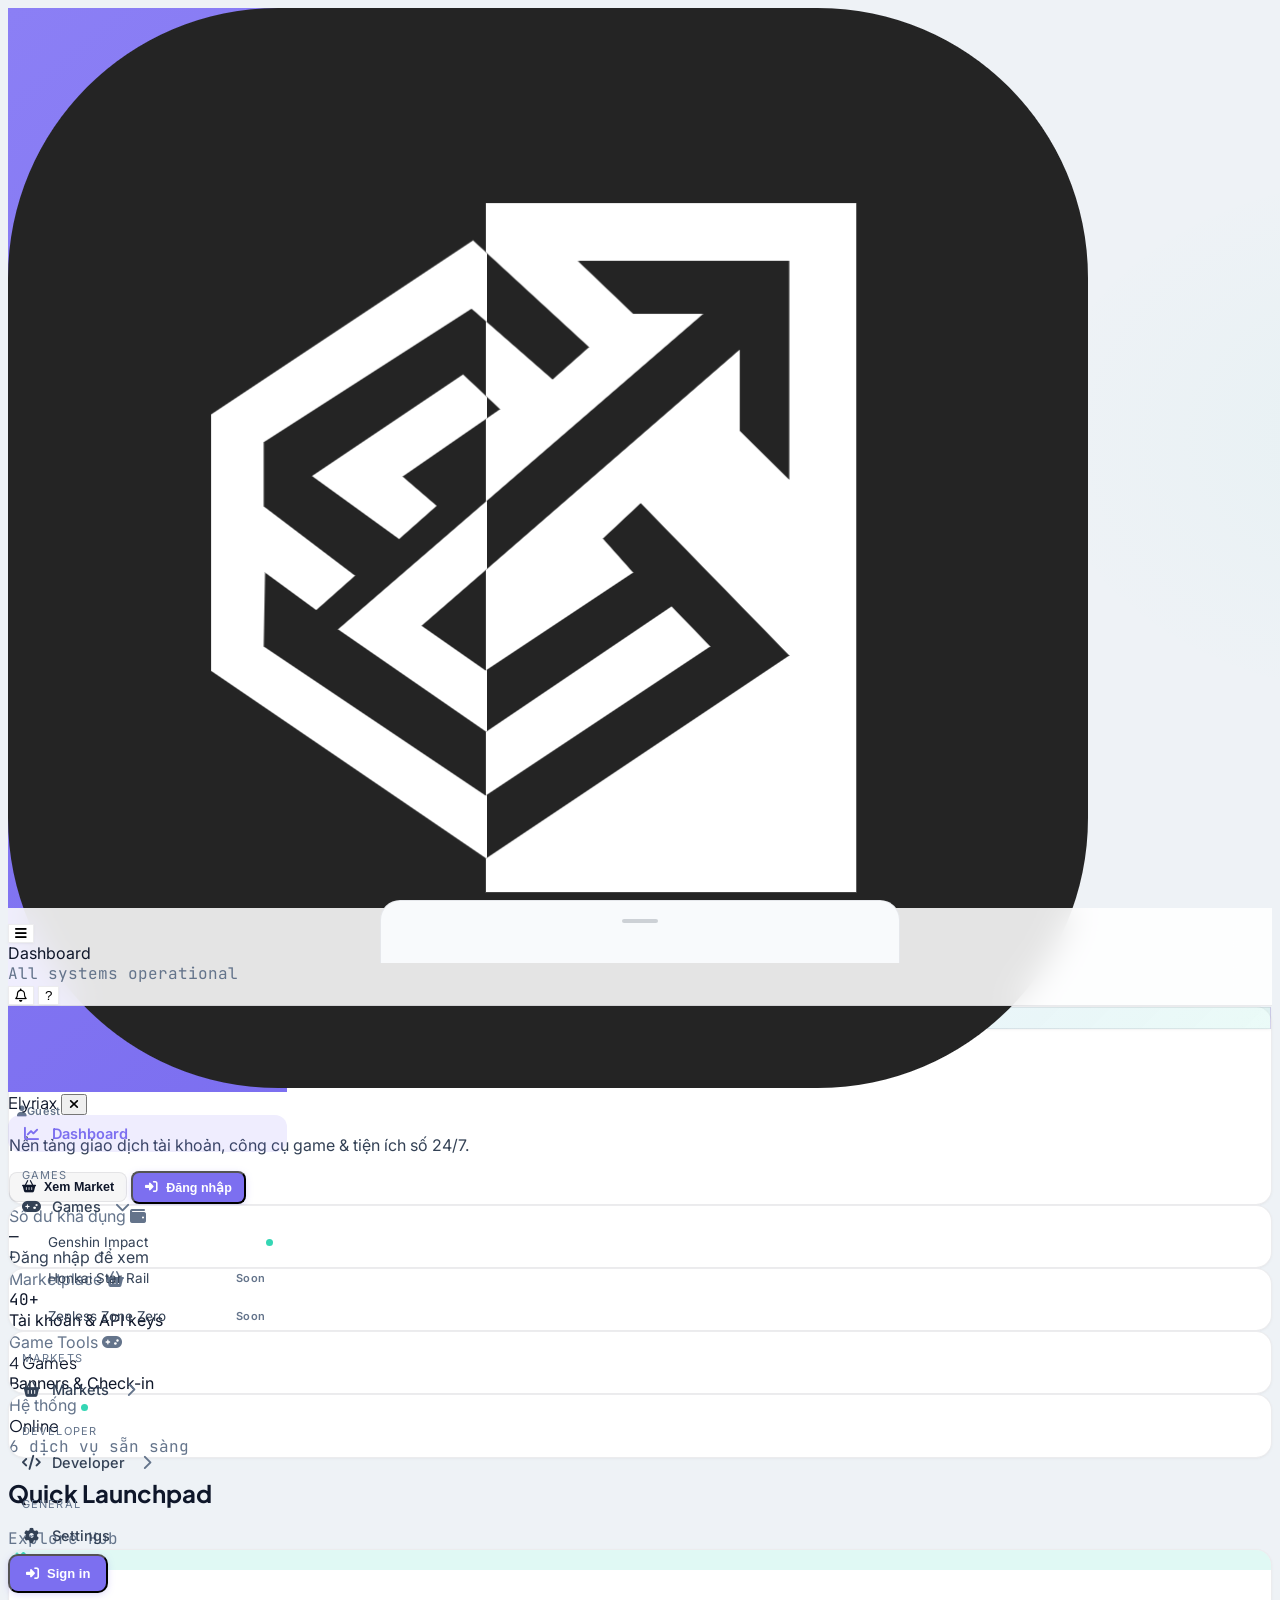
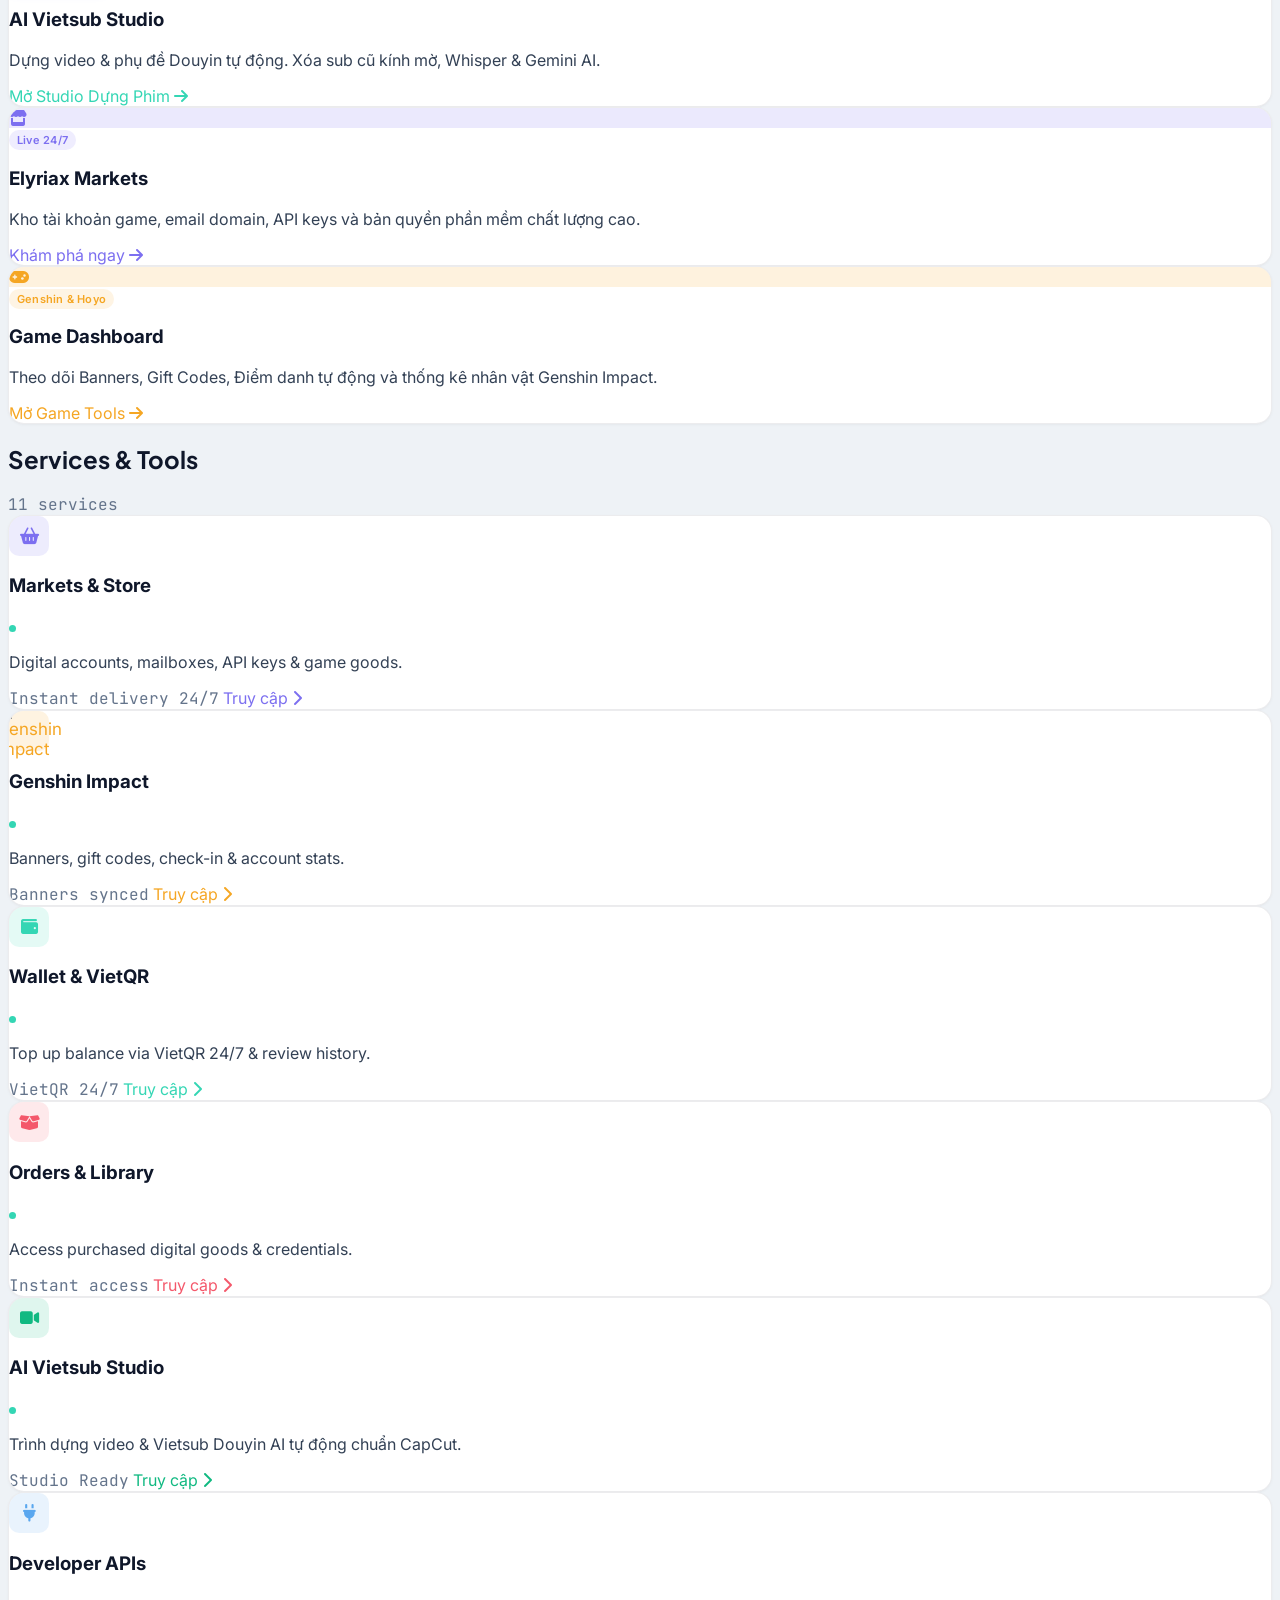
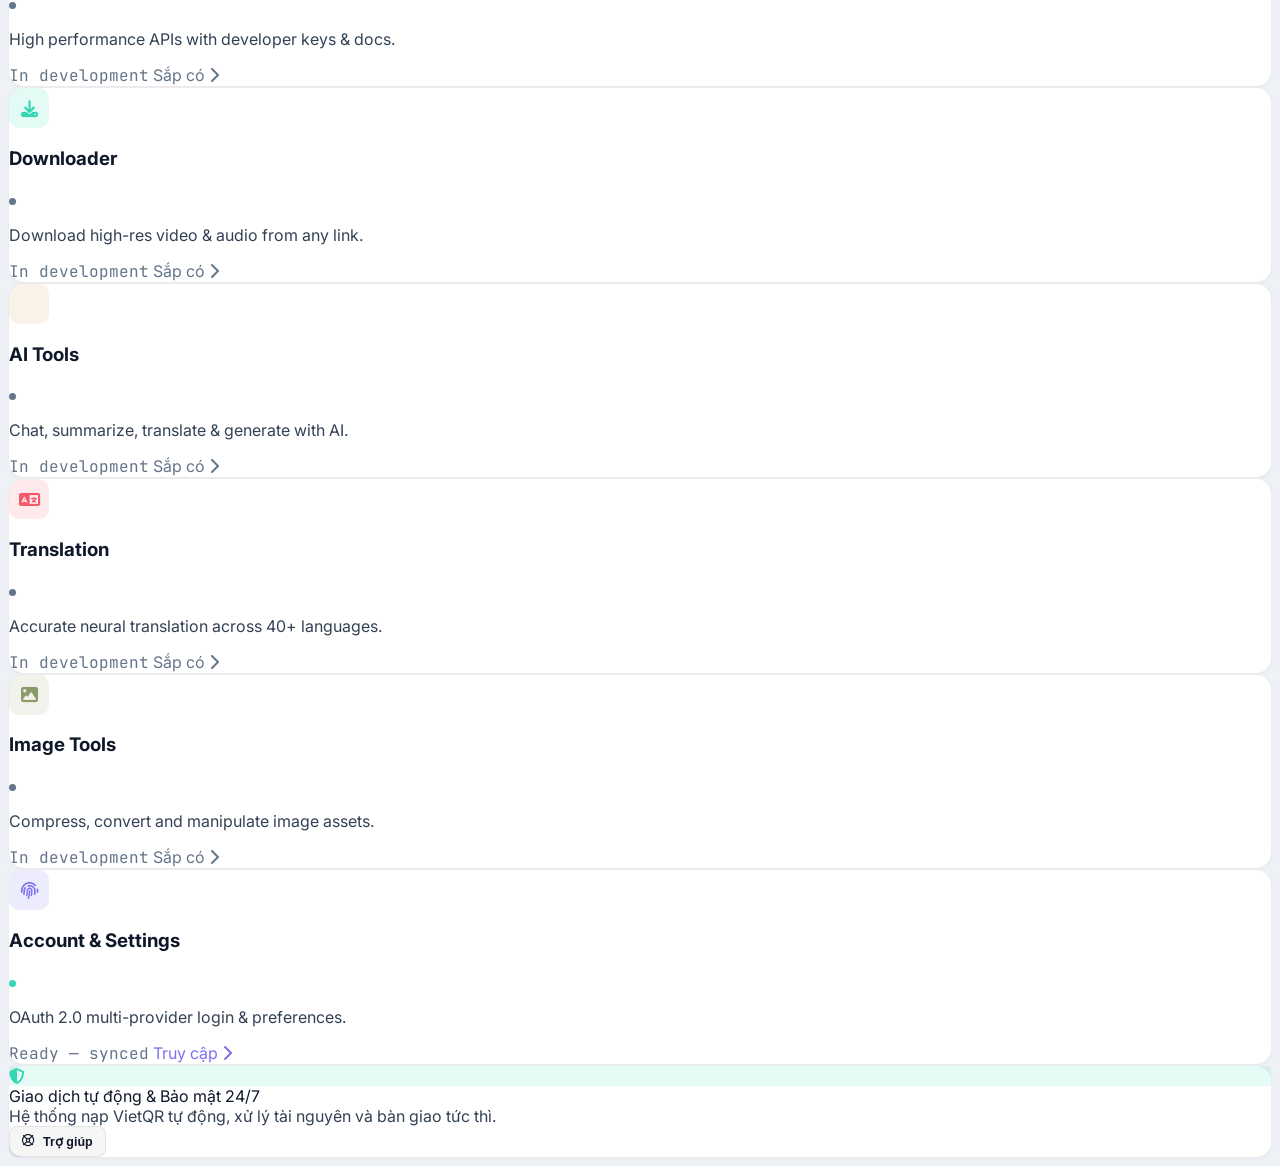
==== commit 9d4c3c35: "feat: add routing and redirect functionality for Vietsub Studio" ====
--- a/index.html
+++ b/index.html
@@ -1087,11 +1087,17 @@
     Sayraa.user = JSON.parse(savedUser);
   }
 
-  const initialRoute = window.location.hash.replace('#', '') || 'dashboard';
+  const initialRoute = (typeof getRouteFromUrl === 'function') ? getRouteFromUrl() : (window.location.hash.replace(/^#\/?/, '') || 'dashboard');
   if (typeof ROUTE_META !== 'undefined' && ROUTE_META[initialRoute]) {
+    if (window.location.hash) {
+      const cleanPath = initialRoute === 'dashboard' ? '/' : `/${initialRoute}`;
+      try {
+        history.replaceState({ route: initialRoute }, '', cleanPath);
+      } catch (e) {}
+    }
     renderView(initialRoute);
   } else {
-    window.location.hash = 'dashboard';
+    renderView('dashboard');
   }
 
   const deviceInfoEl = document.getElementById("deviceInfo");
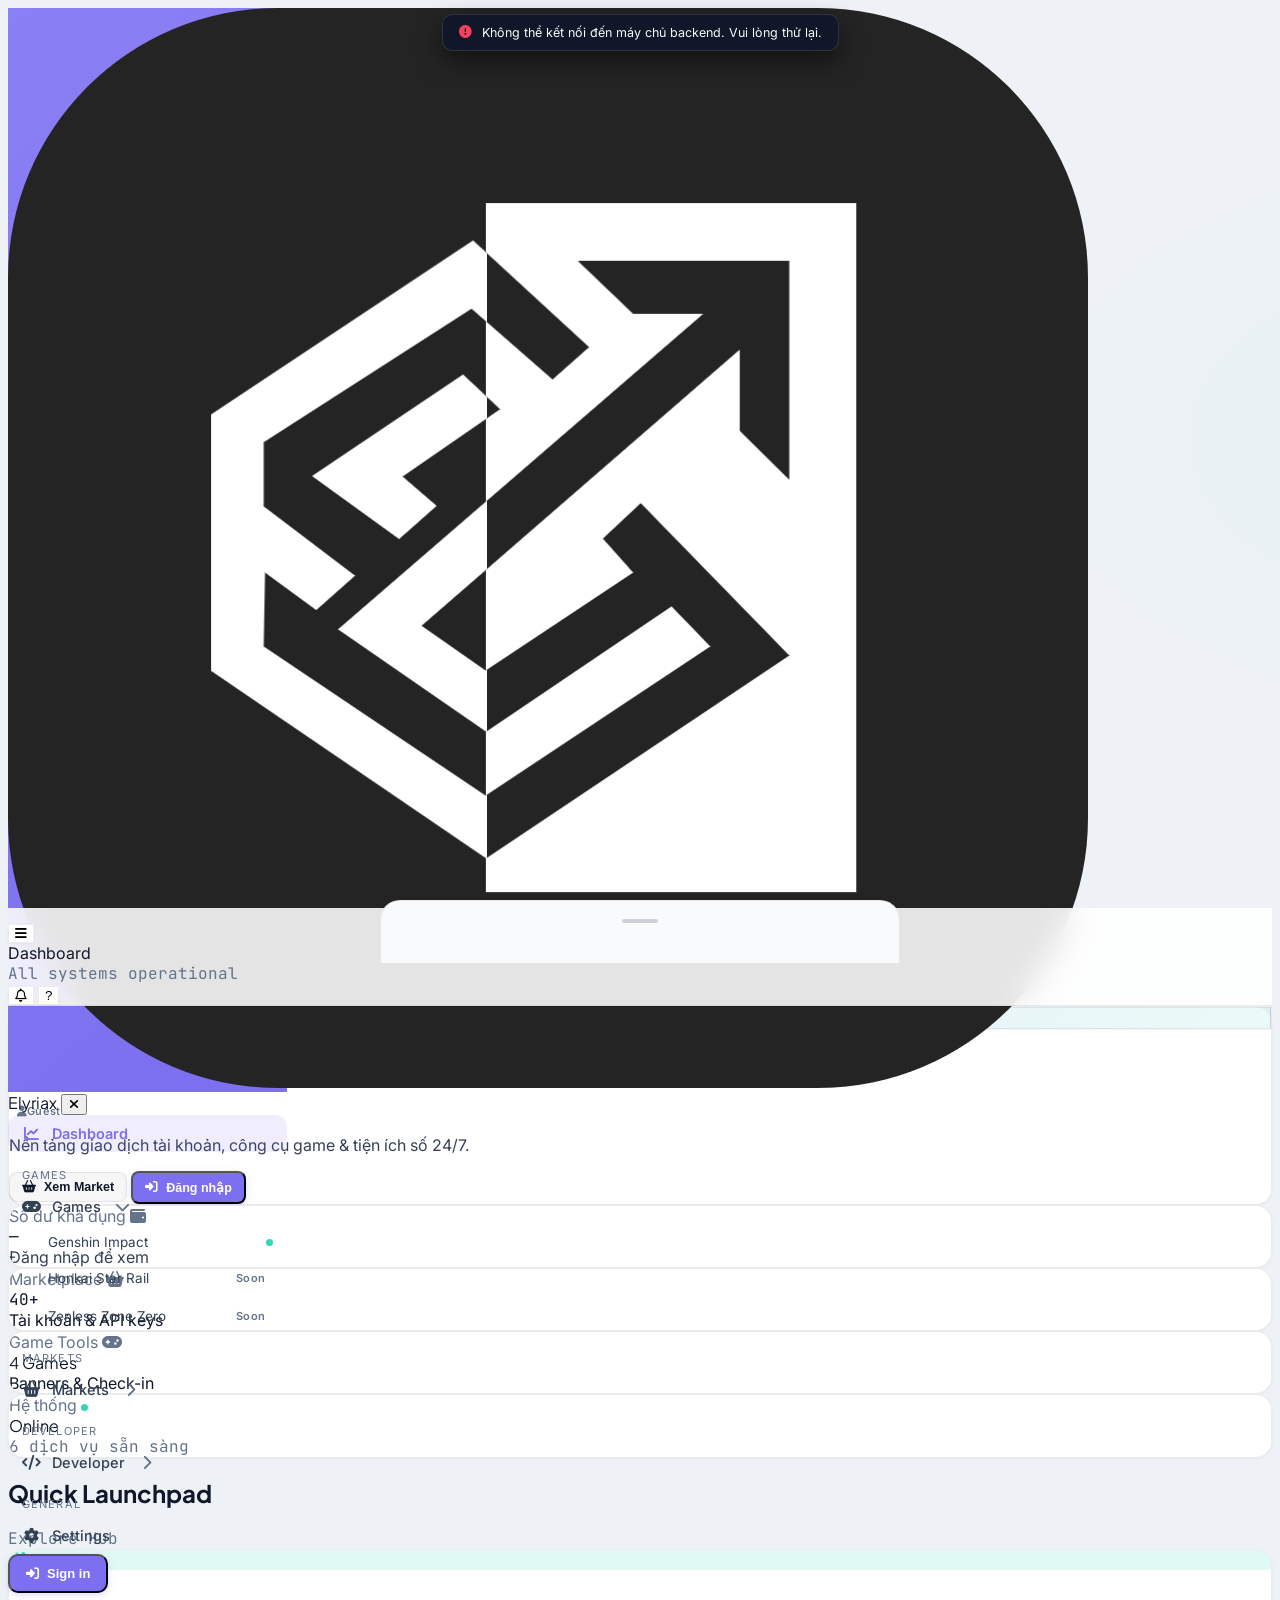
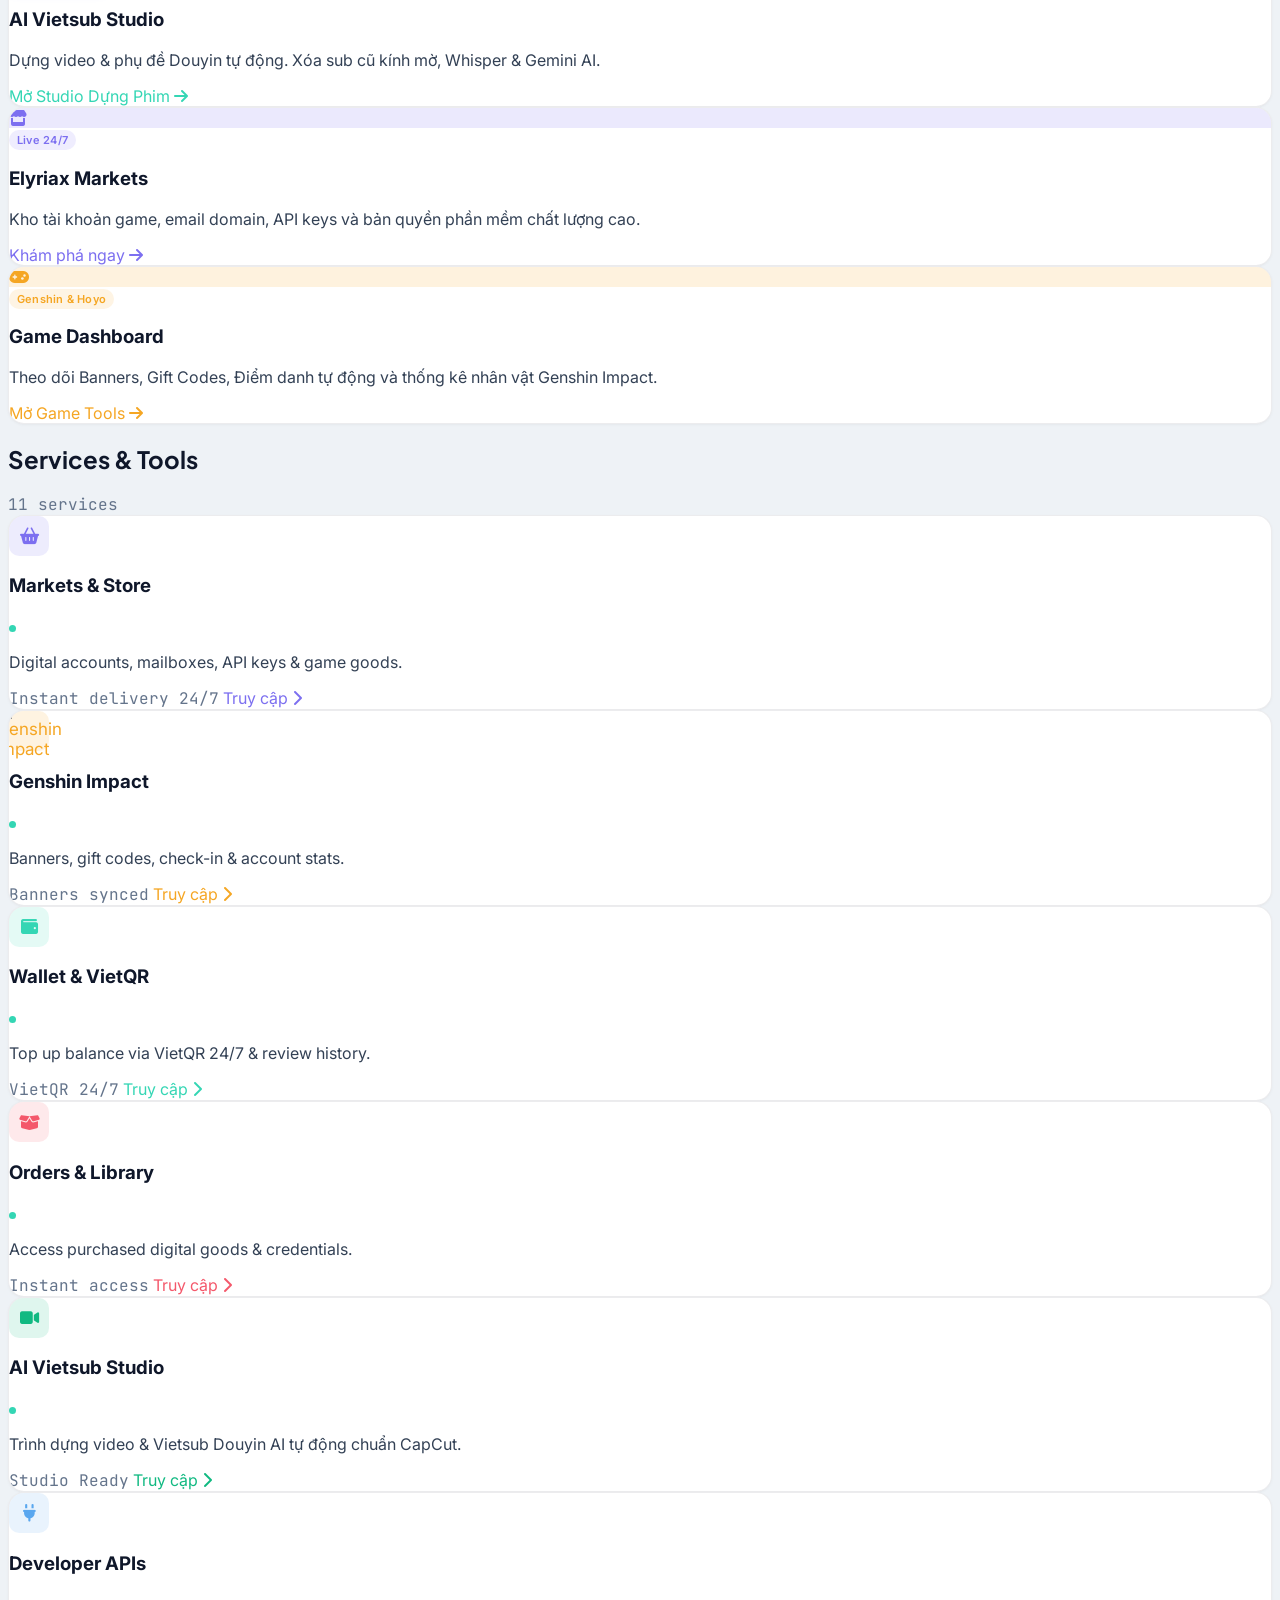
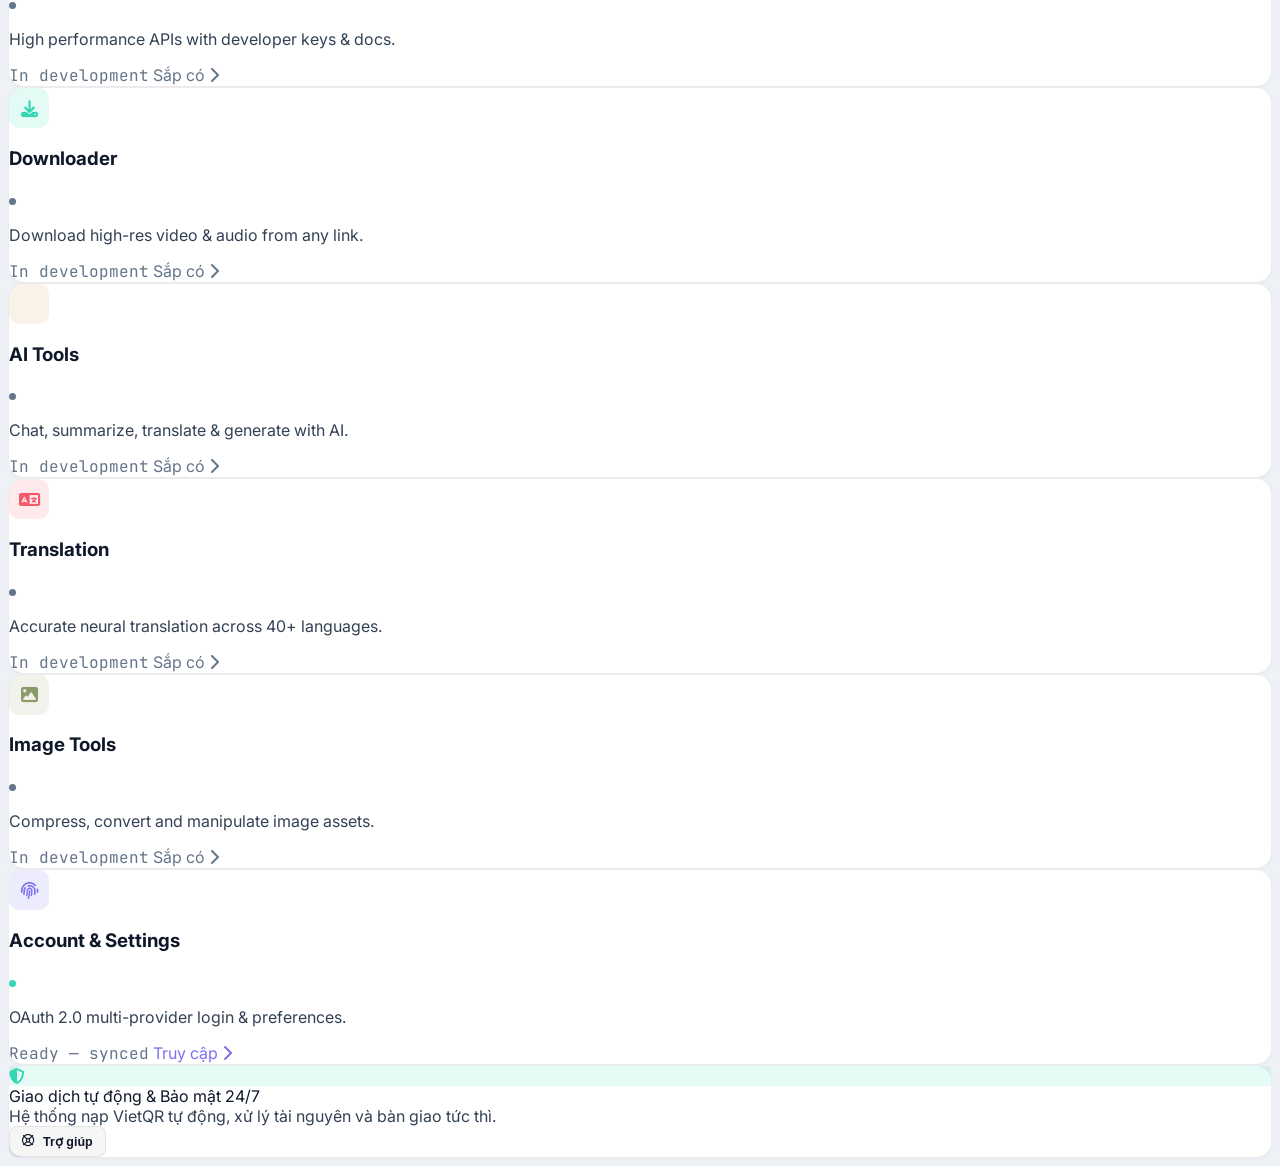
==== commit ad9f8ce5: "Update index.html" ====
--- a/index.html
+++ b/index.html
@@ -122,8 +122,8 @@
           <i class="fa-solid fa-code"></i> Developer <i class="fa-solid fa-chevron-right chev ml-auto"></i>
         </div>
         <div class="group-body">
-          <a class="nav-sub" data-route="vietsub" onclick="navigate('vietsub')">Vietsub Studio <span class="pill" style="background:rgba(52,214,180,.12); color:var(--teal)">CapCut AI</span></a>
-          <a class="nav-sub" data-route="portfolio" onclick="navigate('portfolio')">Portfolio <span class="pill" style="background:rgba(52,214,180,.12); color:var(--teal)">Shiori Saiky</span></a>
+          <a class="nav-sub" data-route="vietsub" onclick="navigate('vietsub')">Vietsub Studio <span class="status-dot on"></span></a>
+          <a class="nav-sub" data-route="portfolio" onclick="navigate('portfolio')">Portfolio <span class="status-dot on"></span></a>
           <a class="nav-sub" data-route="downloader" onclick="navigate('downloader')">Downloader <span class="pill" style="background:rgba(255,255,255,.06); color:var(--text-faint)">Soon</span></a>
           <a class="nav-sub" data-route="apis" onclick="navigate('apis')">APIs <span class="pill" style="background:rgba(255,255,255,.06); color:var(--text-faint)">Soon</span></a>
           <a class="nav-sub" data-route="translation" onclick="navigate('translation')">Translation <span class="pill" style="background:rgba(255,255,255,.06); color:var(--text-faint)">Soon</span></a>
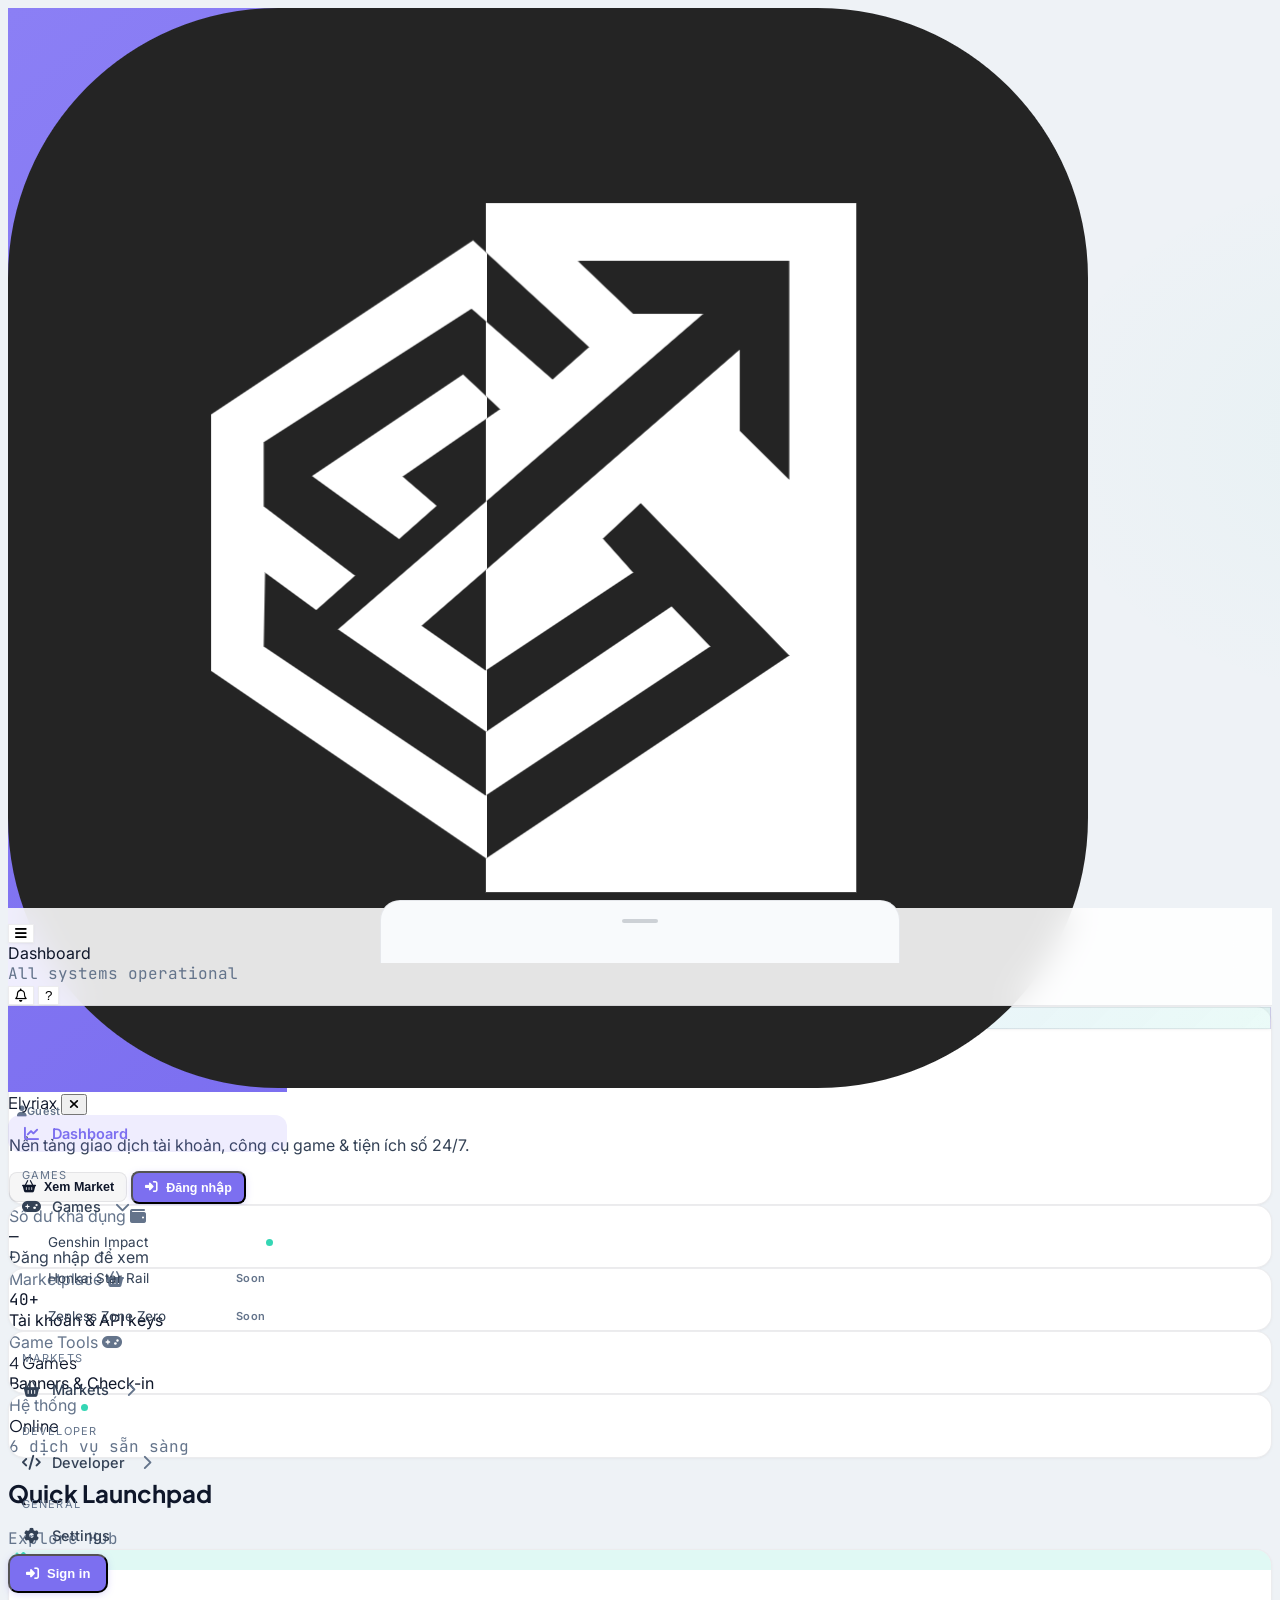
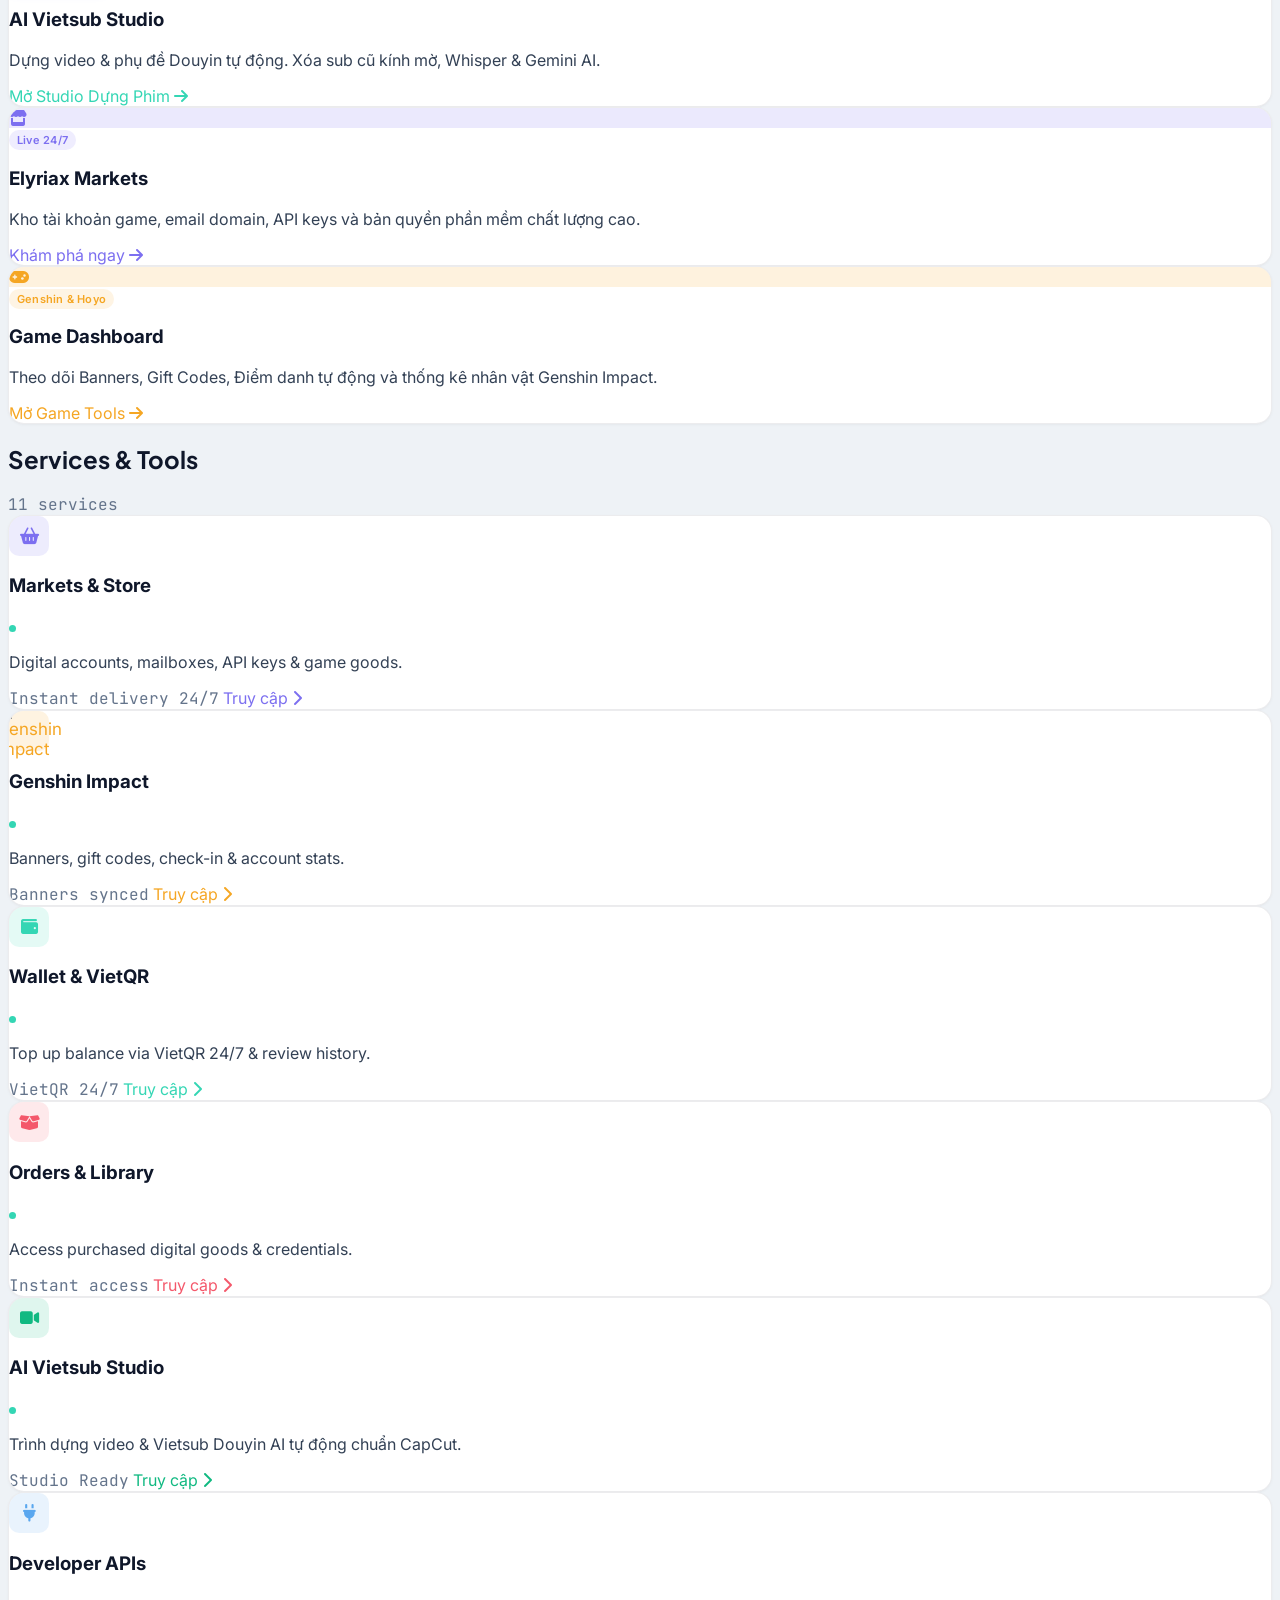
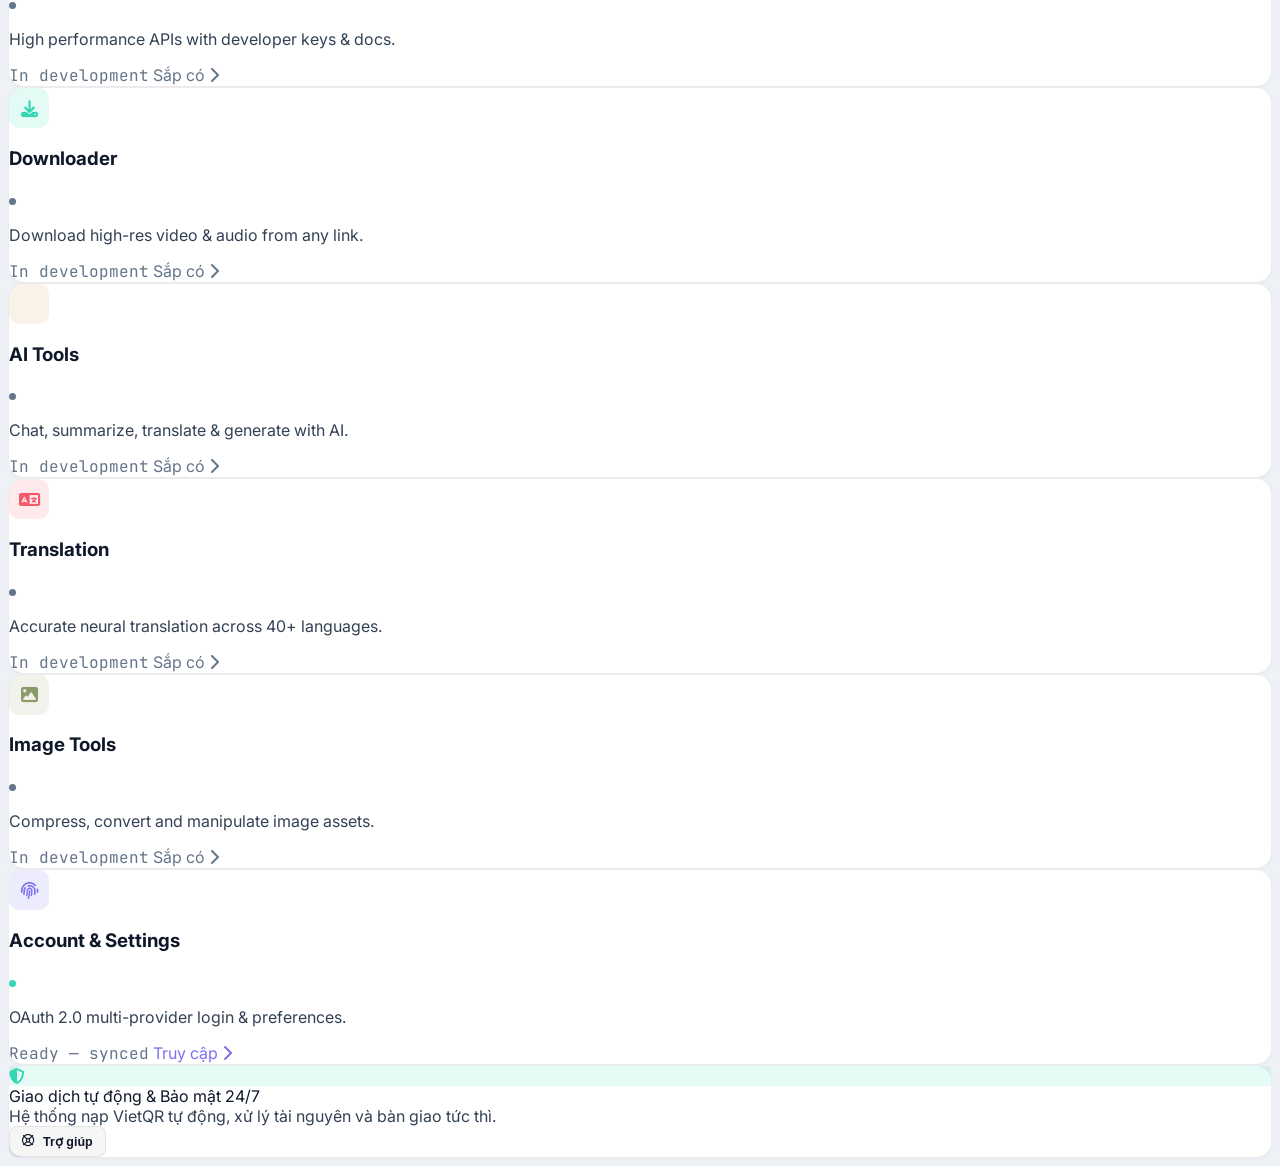
==== commit 057b3b07: "Add files via upload" ====
--- a/index.html
+++ b/index.html
@@ -294,16 +294,13 @@
         <div class="flex flex-col lg:flex-row lg:items-center justify-between gap-4 mb-5 pb-4 border-b" style="border-color:var(--line)">
           <div>
             <div class="flex items-center gap-2.5">
-              <div class="w-9 h-9 rounded-xl flex items-center justify-center font-bold text-white shadow-lg" style="background:linear-gradient(135deg, var(--teal), var(--accent))">
-                <i class="fa-solid fa-wand-magic-sparkles text-[15px]"></i>
-              </div>
               <div>
                 <div class="flex items-center gap-2">
-                  <h1 class="display text-[22px] font-extrabold tracking-tight">AI Vietsub Studio</h1>
-                  <span class="pill text-[11px] font-bold" style="background:rgba(52,214,180,.12); color:var(--teal)">CapCut Pro Engine</span>
+                  <h1 class="display text-[22px] font-extrabold tracking-tight">Vietsub Studio</h1>
+                  <span class="pill text-[11px] font-bold" style="background:rgba(52,214,180,.12); color:var(--teal)">Elyriax Engine</span>
                 </div>
                 <p class="text-[12.5px]" style="color:var(--text-dim)">
-                  Dựng video &amp; biên tập Vietsub Douyin/TikTok AI tự động (Xóa sub Liquid Glass, Whisper &amp; Gemini).
+                  Dựng video &amp; biên tập Vietsub Douyin/TikTok AI tự động.
                 </p>
               </div>
             </div>
@@ -1051,14 +1048,14 @@
 
 
       <!-- TERMS VIEW -->
-      <section class="view" data-view="terms" data-src="/terms/index.html"></section>
+      <section class="view" data-view="terms" data-src="/views/terms.html"></section>
 
       <!-- PRIVACY VIEW -->
-      <section class="view" data-view="privacy" data-src="/privacy/index.html"></section>
+      <section class="view" data-view="privacy" data-src="/views/privacy.html"></section>
 
       <!-- PORTFOLIO VIEW -->
-      <section class="view" data-view="portfolio" data-src="/portfolio/index.html"></section>
-      <section class="view" data-view="profile" data-src="/portfolio/index.html"></section>
+      <section class="view" data-view="portfolio" data-src="/views/portfolio.html"></section>
+      <section class="view" data-view="profile" data-src="/views/portfolio.html"></section>
 
     </main>
   </div>
--- a/css/style.css
+++ b/css/style.css
@@ -100,7 +100,6 @@
   html[data-theme-effective="light"] .glass-solid { background: #ffffff; border-color: rgba(15,23,42,0.08); box-shadow: 0 1px 3px 0 rgba(0,0,0,0.04); }
   html[data-theme-effective="light"] .input, html[data-theme-effective="light"] .btn-ghost { background: rgba(0,0,0,0.035); border-color: rgba(15,23,42,0.08); }
   html[data-theme-effective="light"] .btn-ghost:hover { background: rgba(0,0,0,0.06); }
-  html[data-theme-effective="light"] .switch { background: rgba(0,0,0,0.12); border-color: rgba(15,23,42,0.12); }
   html[data-theme-effective="light"] .skel { background: linear-gradient(90deg, rgba(0,0,0,.04), rgba(0,0,0,.08), rgba(0,0,0,.04)); background-size:200% 100%; }
   html[data-theme-effective="light"] .provider-google, html[data-theme-effective="light"] .provider-github { color: #1e293b; }
 
@@ -258,7 +257,9 @@
 
   /* ---- toast ---- */
   #toast-wrap{ position:fixed; top:calc(14px + env(safe-area-inset-top, 0px)); left:0; right:0; z-index:90; display:flex; flex-direction:column; align-items:center; gap:8px; pointer-events:none; }
-  .toast{ pointer-events:auto; display:flex; align-items:center; gap:10px; padding:11px 16px; border-radius:13px; font-size:13px; font-weight:500; background:var(--surface-solid-2); border:1px solid var(--line-strong); box-shadow:0 12px 30px -8px rgba(0,0,0,.5); animation:toastIn .35s cubic-bezier(.16,1,.3,1); max-width:88vw; }
+  .toast{ pointer-events:auto; display:flex; align-items:center; gap:10px; padding:11px 16px; border-radius:13px; font-size:13px; font-weight:500; background:var(--surface-solid-2); color:var(--text); border:1px solid var(--line-strong); box-shadow:0 12px 30px -8px rgba(0,0,0,.35); backdrop-filter:blur(16px); -webkit-backdrop-filter:blur(16px); animation:toastIn .35s cubic-bezier(.16,1,.3,1); max-width:88vw; }
+  html[data-theme-effective="light"] .toast,
+  html[data-theme="light"] .toast { box-shadow:0 10px 25px -5px rgba(0,0,0,.08), 0 8px 10px -6px rgba(0,0,0,.04); }
   @keyframes toastIn{ from{opacity:0; transform:translateY(-10px) scale(.97);} to{opacity:1; transform:translateY(0) scale(1);} }
 
   .skel{ background:linear-gradient(90deg, rgba(255,255,255,.04), rgba(255,255,255,.09), rgba(255,255,255,.04)); background-size:200% 100%; animation:shimmer 1.4s infinite; border-radius:10px; }
@@ -271,10 +272,22 @@
   .provider-discord{ color:var(--discord); }
   .provider-github{ color:#e8e9ec; }
 
-  .switch{ width:42px; height:24px; border-radius:99px; background:rgba(255,255,255,.08); border:1px solid var(--line); position:relative; transition:background .2s ease; flex-shrink:0; cursor:pointer; }
+  /* ---- switch / toggle ---- */
+  .switch{ width:44px; height:24px; border-radius:99px; background:rgba(255,255,255,.14); border:1px solid var(--line-strong); position:relative; transition:background .25s ease, border-color .25s ease, box-shadow .25s ease; flex-shrink:0; cursor:pointer; }
+  .switch:hover{ background:rgba(255,255,255,.2); }
   .switch.on{ background:var(--accent); border-color:var(--accent); }
-  .switch::after{ content:''; position:absolute; top:2px; left:2px; width:18px; height:18px; border-radius:50%; background:#fff; transition:transform .2s ease; }
-  .switch.on::after{ transform:translateX(18px); }
+  .switch::after{ content:''; position:absolute; top:2px; left:2px; width:18px; height:18px; border-radius:50%; background:#ffffff; box-shadow:0 2px 4px rgba(0,0,0,.25), 0 1px 2px rgba(0,0,0,.15); transition:transform .25s cubic-bezier(.16,1,.3,1), background .25s ease; }
+  .switch.on::after{ transform:translateX(20px); background:#ffffff; }
+
+  /* Switch styling in Light Mode */
+  html[data-theme-effective="light"] .switch,
+  html[data-theme="light"] .switch { background:#cbd5e1; border-color:#94a3b8; }
+  html[data-theme-effective="light"] .switch:hover,
+  html[data-theme="light"] .switch:hover { background:#94a3b8; }
+  html[data-theme-effective="light"] .switch.on,
+  html[data-theme="light"] .switch.on { background:var(--accent); border-color:var(--accent); }
+  html[data-theme-effective="light"] .switch::after,
+  html[data-theme="light"] .switch::after { background:#ffffff; box-shadow:0 2px 5px rgba(0,0,0,.2), 0 1px 2px rgba(0,0,0,.12); }
 
   .accent-swatch{ width:26px; height:26px; border-radius:50%; border:2px solid transparent; transition:border-color .2s ease; cursor:pointer; }
   .accent-swatch.active{ border-color:var(--accent); }
--- a/assets/css/vietsub-studio.css
+++ b/assets/css/vietsub-studio.css
@@ -120,7 +120,6 @@
   min-height: 180px;
   max-height: 68vh;
   padding: 0;
-  touch-action: pan-y;
 }
 
 .video-wrapper {
@@ -131,7 +130,6 @@
   background: #000000;
   width: 100%;
   max-height: 68vh;
-  touch-action: none;
   display: flex;
   align-items: center;
   justify-content: center;
@@ -159,7 +157,9 @@
   align-items: center;
   justify-content: center;
   pointer-events: auto;
-  touch-action: none;
+  touch-action: none !important;
+  -webkit-user-select: none;
+  user-select: none;
   transition: border-color 0.15s ease, background-color 0.15s ease;
 }
 
@@ -211,6 +211,7 @@
 
 /* 8 Resizing Handles */
 .resize-handle {
+  touch-action: none !important;
   position: absolute;
   width: 14px;
   height: 14px;
@@ -219,8 +220,16 @@
   border-radius: 3px;
   box-shadow: 0 0 6px rgba(0, 0, 0, 0.7);
   z-index: 25;
-  touch-action: none;
-  transition: transform 0.1s ease, background 0.1s ease;
+}
+
+.resize-handle::before {
+  content: '';
+  position: absolute;
+  top: -12px;
+  left: -12px;
+  right: -12px;
+  bottom: -12px;
+  background: transparent;
 }
 
 .resize-handle:hover,
@@ -251,10 +260,12 @@
   max-width: 92%;
   padding: 4px 8px;
   border-radius: 4px;
+  touch-action: none !important;
+  -webkit-user-select: none;
   user-select: none;
-  touch-action: none;
   transition: opacity 0.15s ease-out;
 }
+
 .subtitle-live-overlay:active {
   cursor: grabbing;
 }
@@ -269,6 +280,23 @@
   word-break: break-word;
   white-space: pre-wrap;
   text-rendering: optimizeLegibility;
+}
+
+#blur-bounding-box,
+.resize-handle,
+#subtitle-live-overlay {
+  touch-action: none;
+  -webkit-touch-callout: none;
+  -webkit-user-select: none;
+  user-select: none;
+}
+
+#video-stage-container,
+.video-wrapper {
+  touch-action: none !important;
+  -webkit-touch-callout: none;
+  -webkit-user-select: none;
+  user-select: none;
 }
 
 /* Watermark Overlay */
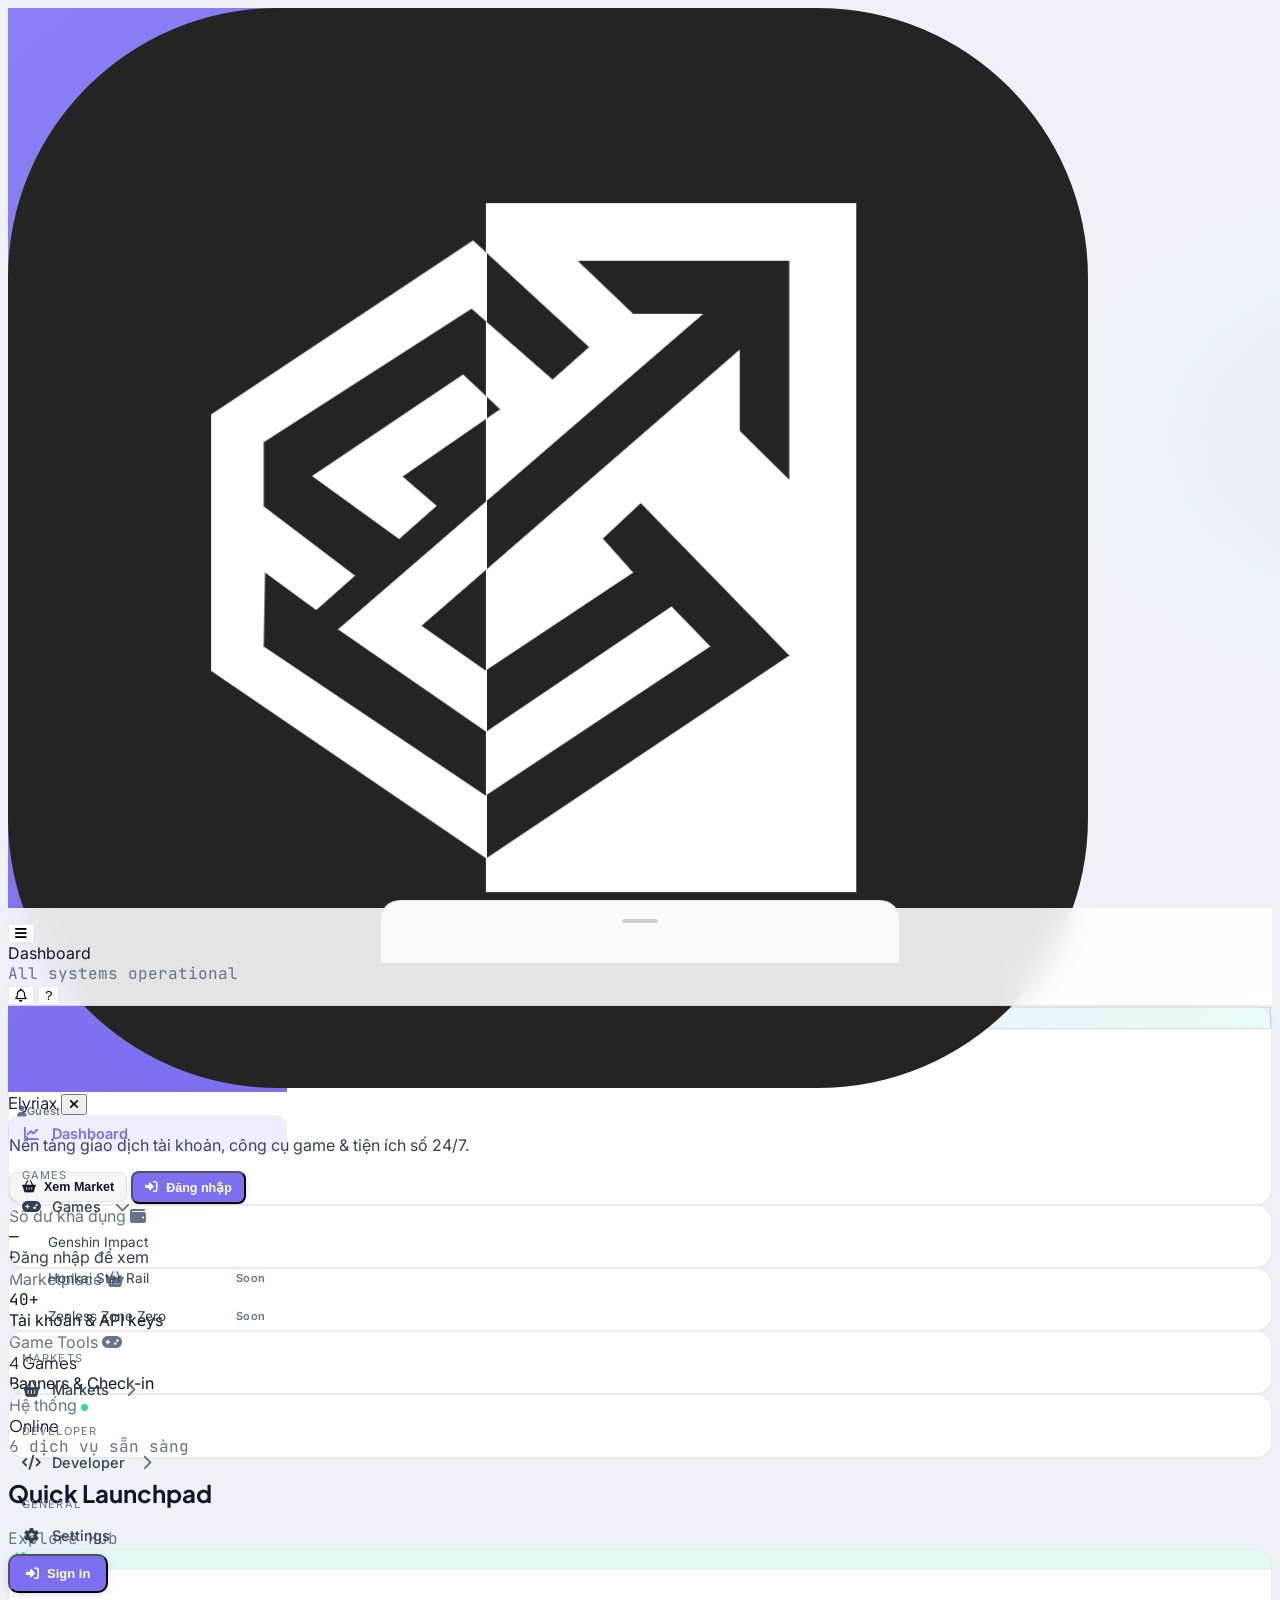
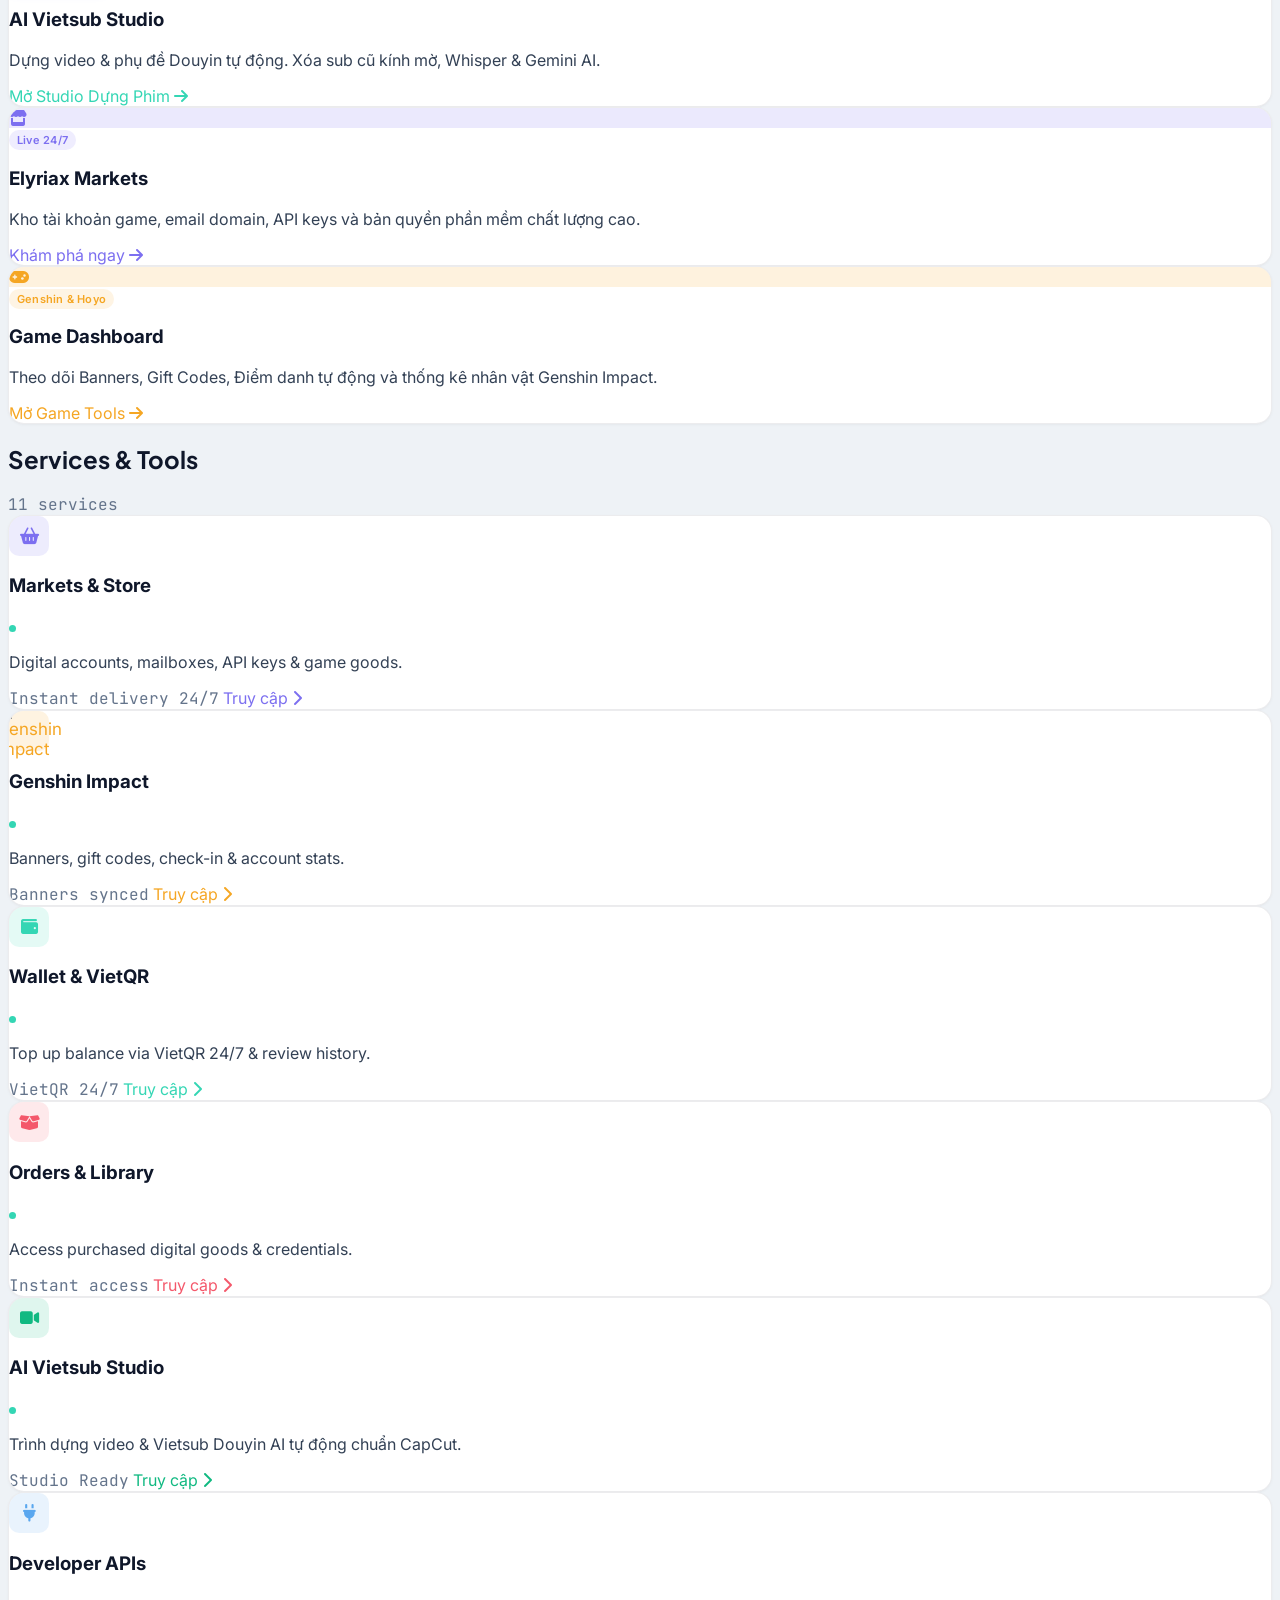
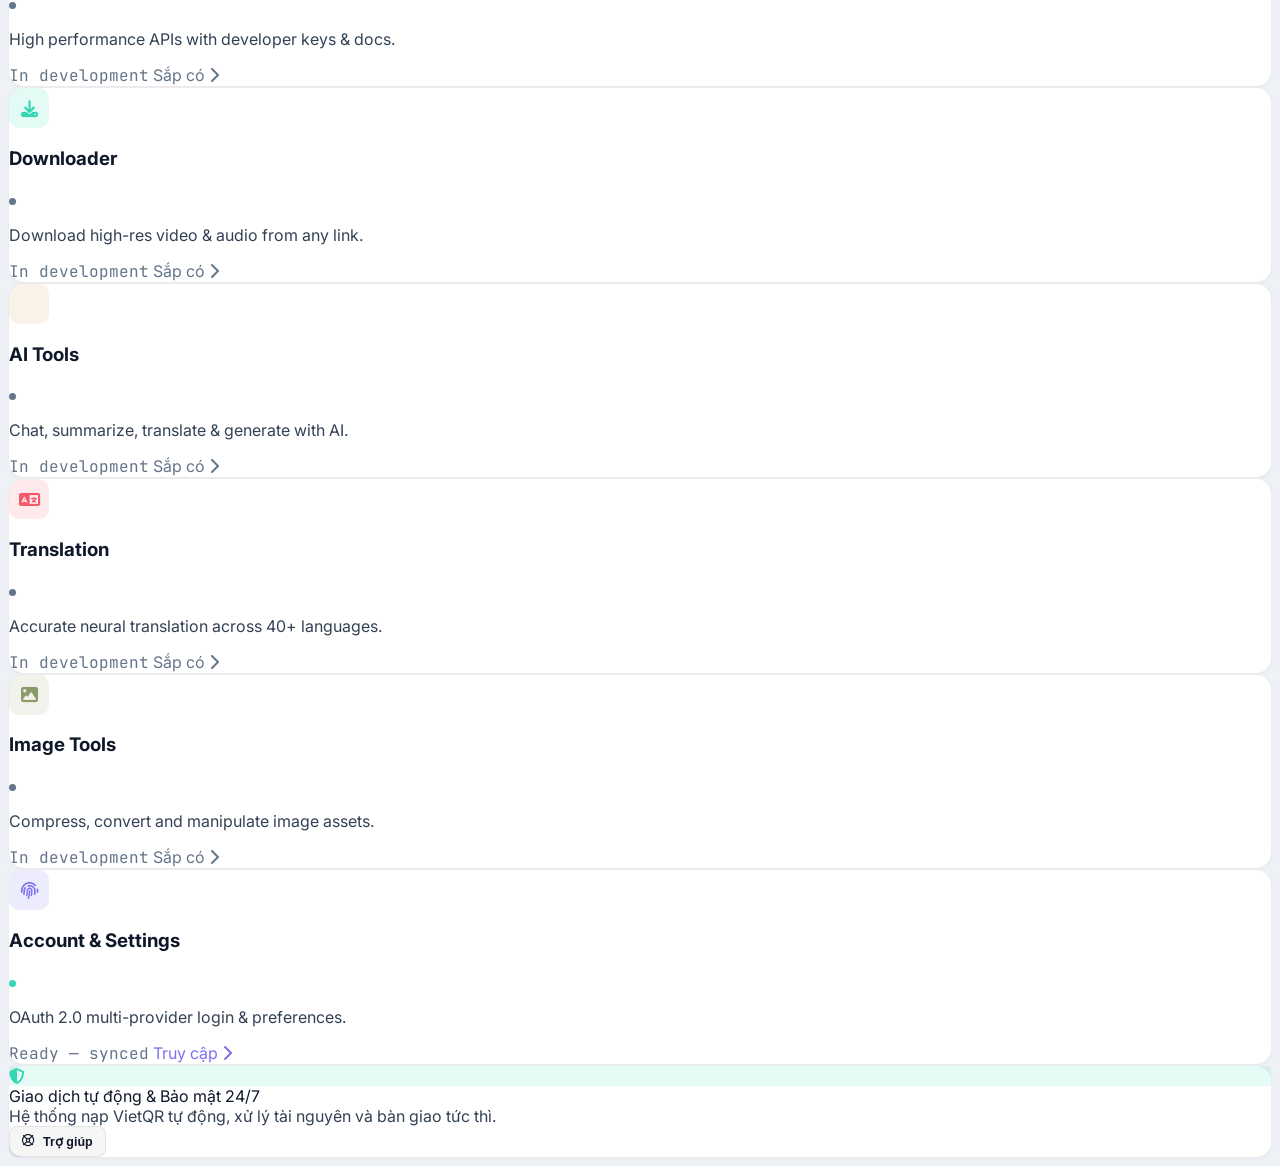
==== commit 8df05f68: "Update index.html" ====
--- a/index.html
+++ b/index.html
@@ -7,9 +7,8 @@
     <title>Elyriax</title>
     
     <meta name="description" content="Elyriax - Nền tảng trực tuyến cung cấp các giải pháp và tiện ích công nghệ thế hệ mới dành cho người dùng và nhà phát triển.">
-    <meta name="keywords" content="Elyriax, elyriax.com">
     <meta name="robots" content="index, follow">
-    <link rel="canonical" href="https://elyriax.com/">
+    <link rel="canonical" href="https://www.elyriax.com/">
 
     <link rel="icon" type="image/x-icon" href="https://elyriax.com/assets/favicon.ico">
     <link rel="icon" type="image/png" sizes="32x32" href="https://elyriax.com/assets/favicon-32x32.png">
@@ -96,7 +95,7 @@
           <i class="fa-solid fa-gamepad"></i> Games <i class="fa-solid fa-chevron-right chev ml-auto"></i>
         </div>
         <div class="group-body">
-          <a class="nav-sub" data-route="genshin" onclick="navigate('genshin')">Genshin Impact <span class="status-dot on"></span></a>
+          <a class="nav-sub" data-route="genshin" onclick="navigate('genshin')">Genshin Impact</a>
           <a class="nav-sub" data-route="hsr" onclick="navigate('hsr')">Honkai Star Rail <span class="pill" style="background:rgba(255,255,255,.06); color:var(--text-faint)">Soon</span></a>
           <a class="nav-sub" data-route="zzz" onclick="navigate('zzz')">Zenless Zone Zero <span class="pill" style="background:rgba(255,255,255,.06); color:var(--text-faint)">Soon</span></a>
         </div>
@@ -109,10 +108,10 @@
 
         </div>
         <div class="group-body">
-          <a class="nav-sub" data-route="markets" onclick="navigate('markets')">Markets <span class="status-dot on"></span></a>
-          <a class="nav-sub" data-route="wallet" onclick="navigate('wallet')">Wallet  <span class="status-dot on"></span></a>
-          <a class="nav-sub" data-route="wishlist" onclick="navigate('wishlist')">Wishlist  <span class="status-dot on"></span></a>
-          <a class="nav-sub" data-route="orders" onclick="navigate('orders')">Orders  <span class="status-dot on"></span></a>
+          <a class="nav-sub" data-route="markets" onclick="navigate('markets')">Markets</a>
+          <a class="nav-sub" data-route="wallet" onclick="navigate('wallet')">Wallet</a>
+          <a class="nav-sub" data-route="wishlist" onclick="navigate('wishlist')">Wishlist</a>
+          <a class="nav-sub" data-route="orders" onclick="navigate('orders')">Orders</a>
         </div>
       </div>
 			
@@ -122,8 +121,7 @@
           <i class="fa-solid fa-code"></i> Developer <i class="fa-solid fa-chevron-right chev ml-auto"></i>
         </div>
         <div class="group-body">
-          <a class="nav-sub" data-route="vietsub" onclick="navigate('vietsub')">Vietsub Studio <span class="status-dot on"></span></a>
-          <a class="nav-sub" data-route="portfolio" onclick="navigate('portfolio')">Portfolio <span class="status-dot on"></span></a>
+          <a class="nav-sub" data-route="vietsub" onclick="navigate('vietsub')">Vietsub Studio <span class="status-dot warn"></span></a>
           <a class="nav-sub" data-route="downloader" onclick="navigate('downloader')">Downloader <span class="pill" style="background:rgba(255,255,255,.06); color:var(--text-faint)">Soon</span></a>
           <a class="nav-sub" data-route="apis" onclick="navigate('apis')">APIs <span class="pill" style="background:rgba(255,255,255,.06); color:var(--text-faint)">Soon</span></a>
           <a class="nav-sub" data-route="translation" onclick="navigate('translation')">Translation <span class="pill" style="background:rgba(255,255,255,.06); color:var(--text-faint)">Soon</span></a>
@@ -287,522 +285,10 @@
       <!-- WISHLIST VIEW -->
       <section class="view" data-view="wishlist" id="wishlist-view"></section>
 
-      <!-- VIETSUB STUDIO VIEW (REMADE PRO CAPCUT WEB) -->
-      <section class="view studio-main-container w-full" data-view="vietsub" id="vietsub-view">
-        
-        <!-- Header & Action Workflow Pipeline -->
-        <div class="flex flex-col lg:flex-row lg:items-center justify-between gap-4 mb-5 pb-4 border-b" style="border-color:var(--line)">
-          <div>
-            <div class="flex items-center gap-2.5">
-              <div>
-                <div class="flex items-center gap-2">
-                  <h1 class="display text-[22px] font-extrabold tracking-tight">Vietsub Studio</h1>
-                  <span class="pill text-[11px] font-bold" style="background:rgba(52,214,180,.12); color:var(--teal)">Elyriax Engine</span>
-                </div>
-                <p class="text-[12.5px]" style="color:var(--text-dim)">
-                  Dựng video &amp; biên tập Vietsub Douyin/TikTok AI tự động.
-                </p>
-              </div>
-            </div>
-          </div>
-
-          <!-- 3-Step AI Workflow Bar -->
-          <div class="flex flex-wrap items-center gap-2">
-            <button id="btn-action-transcribe" class="btn btn-ghost btn-sm text-xs font-semibold px-3 py-2" title="Trích xuất audio & nhận dạng tiếng Trung (Groq Whisper)">
-              <i class="fa-solid fa-microphone-lines text-[13px]" style="color:var(--accent)"></i>
-              <span>1. Trích xuất Voice</span>
-            </button>
-            <i class="fa-solid fa-chevron-right text-[10px] hidden sm:inline" style="color:var(--text-faint)"></i>
-            <button id="btn-action-translate" class="btn btn-ghost btn-sm text-xs font-semibold px-3 py-2" title="Dịch tiếng Trung sang Vietsub tự nhiên (Gemini AI)">
-              <i class="fa-solid fa-language text-[14px]" style="color:var(--teal)"></i>
-              <span>2. Dịch phụ đề</span>
-            </button>
-            <i class="fa-solid fa-chevron-right text-[10px] hidden sm:inline" style="color:var(--text-faint)"></i>
-            <button id="btn-action-export" class="btn btn-primary btn-sm text-xs font-bold px-4 py-2 shadow-lg" title="Render video với hiệu ứng kính mờ và phụ đề">
-              <i class="fa-solid fa-wand-magic-sparkles"></i>
-              <span>3. Xuất Video</span>
-            </button>
-            <button id="btn-open-settings" class="btn btn-ghost btn-sm w-9 h-9 p-0 ml-1" title="Cài đặt API Base URL">
-              <i class="fa-solid fa-sliders text-[13px]"></i>
-            </button>
-          </div>
-        </div>
-
-        <!-- Main Studio Grid (Large 12-col layout) -->
-        <div class="grid grid-cols-1 lg:grid-cols-12 gap-5 mb-6">
-          
-          <!-- LEFT COLUMN: CINEMATIC STAGE & FULL TIMELINE (8 COLS) -->
-          <div class="lg:col-span-8 flex flex-col gap-4">
-            
-            <!-- Video Stage Card (Large Size) -->
-            <div class="glass card p-4 flex flex-col shadow-xl">
-              
-              <!-- Stage Header: Aspect Ratio & File Switcher -->
-              <div class="flex items-center justify-between text-xs pb-3 mb-3 border-b" style="border-color:var(--line)">
-                <div class="flex items-center gap-2">
-                  <span class="text-[11.5px] font-bold uppercase tracking-wider" style="color:var(--text-dim)">Tỉ lệ khung hình:</span>
-                  <div class="flex items-center p-0.5 rounded-lg border" style="background:var(--surface); border-color:var(--line)">
-                    <button class="aspect-btn active px-2.5 py-1 rounded text-[11.5px] font-semibold" data-ratio="auto">Tự động (Fit)</button>
-                    <button class="aspect-btn px-2.5 py-1 rounded text-[11.5px] font-semibold" data-ratio="9:16">9:16 (Dọc)</button>
-                    <button class="aspect-btn px-2.5 py-1 rounded text-[11.5px] font-semibold" data-ratio="16:9">16:9 (Ngang)</button>
-                    <button class="aspect-btn px-2.5 py-1 rounded text-[11.5px] font-semibold" data-ratio="1:1">1:1 (Vuông)</button>
-                  </div>
-                </div>
-
-                <div class="flex items-center gap-2">
-                  <span id="project-filename-display" class="mono text-[11.5px] truncate max-w-[160px] sm:max-w-[240px] font-medium" style="color:var(--text-dim)">Chưa chọn video</span>
-                  <label for="video-file-input" class="btn btn-ghost btn-sm text-[11.5px] font-semibold cursor-pointer py-1 px-2.5">
-                    <i class="fa-solid fa-cloud-arrow-up mr-1 text-[var(--accent)]"></i> Chọn Video
-                  </label>
-                  <input type="file" id="video-file-input" accept="video/mp4,video/mov,video/mkv,video/webm" class="hidden">
-                </div>
-              </div>
-
-              <!-- Large Central Video Screen -->
-              <div id="video-stage-container" class="relative flex items-center justify-center overflow-hidden rounded-xl">
-                
-                <!-- Video Player Wrapper (Auto Fits snugly without black bars) -->
-                <div id="video-wrapper" class="video-wrapper relative" style="display: none;">
-                  <video id="main-video" playsinline preload="auto" class="w-full h-full block"></video>
-
-                  <!-- Interactive Blur Box (8 handles) -->
-                  <div id="blur-bounding-box" class="blur-bounding-box liquid-glass-fx" style="left: 15%; top: 83%; width: 70%; height: 11%;">
-                    <div class="blur-box-label">
-                      <i class="fa-solid fa-eye-slash mr-1"></i> Che Sub Gốc
-                    </div>
-                    <div class="resize-handle nw" data-handle="nw"></div>
-                    <div class="resize-handle n"  data-handle="n"></div>
-                    <div class="resize-handle ne" data-handle="ne"></div>
-                    <div class="resize-handle e"  data-handle="e"></div>
-                    <div class="resize-handle se" data-handle="se"></div>
-                    <div class="resize-handle s"  data-handle="s"></div>
-                    <div class="resize-handle sw" data-handle="sw"></div>
-                    <div class="resize-handle w"  data-handle="w"></div>
-                  </div>
-
-                  <!-- Live Subtitle Overlay -->
-                  <div id="subtitle-live-overlay" class="subtitle-live-overlay" style="left: 50%; top: 88%;">
-                    <span class="sub-text">Xem trước phụ đề Vietsub trực tiếp</span>
-                  </div>
-
-                  <!-- Watermark / Logo Overlay -->
-                  <div id="watermark-live-overlay" class="watermark-overlay" style="display: none;">
-                    <img src="" alt="Watermark Logo">
-                  </div>
-                </div>
-
-                <!-- Clean Upload Box (when no video is active) -->
-                <div id="stage-upload-placeholder" class="flex flex-col items-center justify-center text-center p-8 studio-dropzone w-full max-w-md my-6 cursor-pointer" onclick="document.getElementById('video-file-input').click()">
-                  <div class="w-16 h-16 rounded-2xl flex items-center justify-center text-[26px] mb-3.5 border shadow-xl" style="background:rgba(124,111,240,.14); color:var(--accent); border-color:var(--line);">
-                    <i class="fa-solid fa-cloud-arrow-up"></i>
-                  </div>
-                  <h3 class="display font-bold text-[16px] mb-1.5">Tải lên Video Douyin / TikTok</h3>
-                  <p class="text-[12.5px] mb-4 max-w-xs" style="color:var(--text-dim)">
-                    Kéo thả hoặc nhấp để chọn tệp (.mp4, .mov, .mkv, .webm, tối đa 100MB)
-                  </p>
-                  <label for="video-file-input" class="btn btn-primary btn-sm px-4 py-2 font-bold cursor-pointer">
-                    <i class="fa-solid fa-folder-open mr-1"></i> Duyệt tệp từ máy
-                  </label>
-                </div>
-
-              </div>
-
-              <!-- Player Controls Bar -->
-              <div class="flex items-center justify-between pt-3.5 mt-3 border-t text-xs" style="border-color:var(--line)">
-                <div class="flex items-center gap-2">
-                  <button id="player-back-5s" class="btn btn-ghost btn-sm w-9 h-9 p-0" title="Lùi 5s">
-                    <i class="fa-solid fa-rotate-left text-[12px]"></i>
-                  </button>
-                  <button id="player-play-btn" class="btn btn-primary btn-sm w-10 h-10 p-0 text-base shadow-lg" title="Phát / Tạm dừng (Space)">
-                    <i class="fa-solid fa-play"></i>
-                  </button>
-                  <button id="player-forward-5s" class="btn btn-ghost btn-sm w-9 h-9 p-0" title="Tiến 5s">
-                    <i class="fa-solid fa-rotate-right text-[12px]"></i>
-                  </button>
-                  <div class="mono text-[12px] font-bold px-3 py-1.5 rounded-lg bg-white/5 border border-white/5 ml-1" id="player-timecode">
-                    00:00.0 / 00:00.0
-                  </div>
-                </div>
-
-                <div class="flex items-center gap-3 text-[11.5px] mono font-medium" style="color:var(--text-dim)">
-                  <span class="hidden md:inline"><i class="fa-solid fa-arrows-up-down-left-right text-[var(--accent)] mr-1"></i> Kéo hộp viền trên video để đổi vùng che sub</span>
-                </div>
-              </div>
-
-            </div>
-
-            <!-- Multi-Track Timeline Card (Expansive) -->
-            <div class="glass card p-4 shadow-xl">
-              <div class="flex items-center justify-between mb-3">
-                <div class="flex items-center gap-2">
-                  <span class="text-[13px] font-extrabold uppercase tracking-wider" style="color:var(--text)">
-                    <i class="fa-solid fa-layer-group text-[var(--accent)] mr-1.5"></i> Multi-Track Timeline
-                  </span>
-                </div>
-
-                <div class="flex items-center gap-1.5">
-                  <button id="timeline-zoom-out" class="btn btn-ghost btn-sm w-7 h-7 p-0 text-[11px]" title="Thu nhỏ timeline">
-                    <i class="fa-solid fa-minus"></i>
-                  </button>
-                  <button id="timeline-zoom-fit" class="btn btn-ghost btn-sm px-2 py-1 text-[11px] mono font-bold" title="Khớp vừa khung hình">
-                    FIT
-                  </button>
-                  <button id="timeline-zoom-in" class="btn btn-ghost btn-sm w-7 h-7 p-0 text-[11px]" title="Phóng to timeline">
-                    <i class="fa-solid fa-plus"></i>
-                  </button>
-                </div>
-              </div>
-
-              <!-- Tracks Container -->
-              <div id="timeline-container" class="flex flex-col relative overflow-hidden shadow-inner">
-                <div id="tracks-scroll-area" class="tracks-scroll-area custom-scrollbar flex-1 relative">
-                  <div id="tracks-inner" class="relative min-w-full h-full">
-                    <div id="timeline-ruler" class="timeline-ruler"></div>
-                    <div id="timeline-playhead" class="timeline-playhead" style="left: 0px;">
-                      <div class="playhead-handle"></div>
-                      <div id="playhead-time-pill" class="playhead-time-pill">00:00.0</div>
-                    </div>
-                    <div class="track-row">
-                      <div class="track-label">
-                        <i class="fa-solid fa-waveform-lines text-[13px]" style="color:var(--teal)"></i> Voice Audio
-                      </div>
-                      <div class="track-content">
-                        <canvas id="waveform-canvas" class="waveform-canvas"></canvas>
-                      </div>
-                    </div>
-                    <div class="track-row">
-                      <div class="track-label">
-                        <i class="fa-solid fa-closed-captioning text-[13px]" style="color:var(--accent)"></i> Phụ Đề
-                      </div>
-                      <div class="track-content" id="sub-track-content"></div>
-                    </div>
-                  </div>
-                </div>
-              </div>
-            </div>
-
-          </div>
-
-          <!-- RIGHT COLUMN: 4-TAB INSPECTOR DOCK (4 COLS) -->
-          <div class="lg:col-span-4 flex flex-col gap-4">
-            
-            <div class="glass card p-4 sm:p-5 flex flex-col shadow-xl h-full">
-              
-              <!-- Tab Pills -->
-              <div class="flex items-center gap-1.5 border-b pb-3 mb-4 overflow-x-auto no-scrollbar" style="border-color:var(--line)">
-                <button class="inspector-tab-btn tab-pill active" data-tab="style">
-                  <i class="fa-solid fa-font text-[var(--teal)]"></i> Kiểu chữ
-                </button>
-                <button class="inspector-tab-btn tab-pill" data-tab="blur">
-                  <i class="fa-solid fa-wand-magic text-[var(--accent)]"></i> Che sub
-                </button>
-                <button class="inspector-tab-btn tab-pill" data-tab="logo">
-                  <i class="fa-solid fa-stamp text-[var(--amber)]"></i> Logo
-                </button>
-                <button class="inspector-tab-btn tab-pill" data-tab="script">
-                  <i class="fa-solid fa-list-check text-cyan-400"></i> Kịch bản
-                </button>
-              </div>
-
-              <!-- TAB 1: KIỂU CHỮ (SUBTITLE STYLE) -->
-              <div id="tab-content-style" class="inspector-tab-content space-y-4">
-                <div>
-                  <label class="block text-[12px] font-bold mb-1.5" style="color:var(--text-dim)">Font chữ phụ đề</label>
-                  <select id="sub-font-select" class="input text-xs w-full font-medium">
-                    <option value="Inter">Inter (Chuẩn CapCut)</option>
-                    <option value="Plus Jakarta Sans">Plus Jakarta Sans</option>
-                    <option value="Roboto">Roboto</option>
-                    <option value="Arial">Arial Bold</option>
-                    <option value="DejaVu Sans">DejaVu Sans</option>
-                  </select>
-                </div>
-
-                <div class="grid grid-cols-2 gap-3">
-                  <div>
-                    <div class="flex items-center justify-between text-[11.5px] mb-1 font-medium" style="color:var(--text-dim)">
-                      <label>Cỡ chữ</label>
-                      <span id="sub-font-size-val" class="mono font-extrabold" style="color:var(--teal)">16px</span>
-                    </div>
-                    <input type="range" id="sub-font-size-slider" min="10" max="32" value="16" class="studio-slider">
-                  </div>
-                  <div>
-                    <label class="block text-[11.5px] font-bold mb-1" style="color:var(--text-dim)">Độ đậm chữ</label>
-                    <select id="sub-font-weight-select" class="input text-xs w-full">
-                      <option value="400">400 - Thường</option>
-                      <option value="600">600 - Vừa</option>
-                      <option value="700" selected>700 - Đậm Douyin</option>
-                      <option value="800">800 - Rất đậm</option>
-                    </select>
-                  </div>
-                </div>
-
-                <div>
-                  <label class="block text-[12px] font-bold mb-2" style="color:var(--text-dim)">Màu sắc chữ</label>
-                  <div class="flex items-center gap-2">
-                    <button class="color-swatch-btn active" style="background:#ffffff" data-color="#ffffff" title="Trắng tinh"></button>
-                    <button class="color-swatch-btn" style="background:#FFE600" data-color="#FFE600" title="Vàng Douyin"></button>
-                    <button class="color-swatch-btn" style="background:#00F5FF" data-color="#00F5FF" title="Cyan Neon"></button>
-                    <button class="color-swatch-btn" style="background:#FF75A0" data-color="#FF75A0" title="Hồng Pastel"></button>
-                    <button class="color-swatch-btn" style="background:#00FF9D" data-color="#00FF9D" title="Xanh Mint"></button>
-                    <input type="color" id="sub-color-picker" value="#ffffff" class="w-8 h-8 rounded-lg border bg-transparent cursor-pointer ml-auto" style="border-color:var(--line)" title="Mã màu tuỳ chọn">
-                  </div>
-                </div>
-
-                <div class="space-y-3.5 pt-3 border-t" style="border-color:var(--line)">
-                  <div>
-                    <div class="flex items-center justify-between text-[11.5px] mb-1 font-medium" style="color:var(--text-dim)">
-                      <label>Độ dày viền (Outline Stroke)</label>
-                      <span id="sub-outline-val" class="mono font-bold" style="color:var(--accent)">1.5px</span>
-                    </div>
-                    <input type="range" id="sub-outline-slider" min="0" max="5" step="0.5" value="1.5" class="studio-slider">
-                  </div>
-                  <div>
-                    <div class="flex items-center justify-between text-[11.5px] mb-1 font-medium" style="color:var(--text-dim)">
-                      <label>Đổ bóng (Drop Shadow)</label>
-                      <span id="sub-shadow-val" class="mono font-bold" style="color:var(--accent)">1.0px</span>
-                    </div>
-                    <input type="range" id="sub-shadow-slider" min="0" max="5" step="0.5" value="1.0" class="studio-slider">
-                  </div>
-                </div>
-
-                <div class="space-y-3 pt-3 border-t" style="border-color:var(--line)">
-                  <div class="flex items-center justify-between">
-                    <div>
-                      <div class="text-[12.5px] font-bold">Tự ngắt câu dài (autoSplitLong)</div>
-                      <div class="text-[11px]" style="color:var(--text-faint)">Tách câu dài thành các mốc ngắn tự nhiên</div>
-                    </div>
-                    <input type="checkbox" id="sub-auto-split-switch" checked class="w-4 h-4 rounded cursor-pointer accent-emerald-500">
-                  </div>
-                  <div>
-                    <div class="flex items-center justify-between text-[11.5px] mb-1 font-medium" style="color:var(--text-dim)">
-                      <label>Ký tự tối đa trên 1 dòng</label>
-                      <span id="sub-max-chars-val" class="mono font-bold" style="color:var(--teal)">28</span>
-                    </div>
-                    <input type="range" id="sub-max-chars-slider" min="15" max="45" value="28" class="studio-slider">
-                  </div>
-                </div>
-              </div>
-
-              <!-- TAB 2: CHE SUB GỐC (LIQUID GLASS FROSTED BLUR) -->
-              <div id="tab-content-blur" class="inspector-tab-content space-y-4" style="display:none;">
-                <div class="flex items-center justify-between p-3 rounded-xl border shadow-sm" style="background:rgba(124,111,240,.08); border-color:var(--line);">
-                  <div>
-                    <div class="text-[13px] font-bold" style="color:var(--accent)">Bật che phụ đề gốc</div>
-                    <div class="text-[11px]" style="color:var(--text-dim)">Áp dụng bộ lọc kính mờ quang học</div>
-                  </div>
-                  <input type="checkbox" id="blur-enable-switch" checked class="w-4 h-4 rounded cursor-pointer">
-                </div>
-
-                <div class="flex items-center justify-between pt-1">
-                  <div>
-                    <div class="text-[12.5px] font-bold">Hiệu ứng Liquid Glass</div>
-                    <div class="text-[11px]" style="color:var(--text-faint)">Chuyển tiếp êm dịu 2 mép trên/dưới</div>
-                  </div>
-                  <input type="checkbox" id="blur-liquid-glass-switch" checked class="w-4 h-4 rounded cursor-pointer">
-                </div>
-
-                <div class="space-y-3.5 pt-2 border-t" style="border-color:var(--line)">
-                  <div>
-                    <div class="flex items-center justify-between text-[11.5px] mb-1 font-medium" style="color:var(--text-dim)">
-                      <label>Độ mờ kính (Blur Strength)</label>
-                      <span id="blur-strength-val" class="mono font-bold" style="color:var(--accent)">3.5</span>
-                    </div>
-                    <input type="range" id="blur-strength-slider" min="1" max="10" step="0.5" value="3.5" class="studio-slider">
-                  </div>
-
-                  <div>
-                    <div class="flex items-center justify-between text-[11.5px] mb-1 font-medium" style="color:var(--text-dim)">
-                      <label>Bo tròn góc (Border Radius)</label>
-                      <span id="blur-radius-val" class="mono font-bold" style="color:var(--accent)">18px</span>
-                    </div>
-                    <input type="range" id="blur-radius-slider" min="0" max="30" value="18" class="studio-slider">
-                  </div>
-
-                  <div>
-                    <div class="flex items-center justify-between text-[11.5px] mb-1 font-medium" style="color:var(--text-dim)">
-                      <label>Tán xạ ánh sáng (Light Diffusion)</label>
-                      <span id="blur-diffusion-val" class="mono font-bold" style="color:var(--accent)">0.03</span>
-                    </div>
-                    <input type="range" id="blur-diffusion-slider" min="0" max="0.15" step="0.01" value="0.03" class="studio-slider">
-                  </div>
-                </div>
-
-                <div class="p-3 rounded-xl border text-[11.5px] leading-relaxed" style="background:var(--surface); border-color:var(--line); color:var(--text-dim)">
-                  <i class="fa-solid fa-circle-info mr-1" style="color:var(--accent)"></i>
-                  Bạn có thể kéo trực tiếp 8 điểm neo trên màn hình video để thay đổi kích thước và vị trí vùng làm mờ.
-                </div>
-              </div>
-
-              <!-- TAB 3: WATERMARK & LOGO -->
-              <div id="tab-content-logo" class="inspector-tab-content space-y-4" style="display:none;">
-                <div class="flex items-center justify-between">
-                  <div>
-                    <div class="text-[12.5px] font-bold">Bật Watermark / Logo</div>
-                    <div class="text-[11px]" style="color:var(--text-faint)">Đóng dấu bản quyền video</div>
-                  </div>
-                  <input type="checkbox" id="logo-enable-switch" class="w-4 h-4 rounded cursor-pointer">
-                </div>
-
-                <div id="logo-dropzone" class="studio-dropzone p-4 text-center cursor-pointer">
-                  <div id="logo-preview-wrap" style="display:none" class="mb-2">
-                    <img id="logo-preview-img" src="" alt="Logo Preview" class="max-h-20 mx-auto object-contain rounded-lg">
-                    <button id="btn-remove-logo" class="text-[11.5px] font-semibold text-[var(--rose)] mt-2 hover:underline">
-                      <i class="fa-solid fa-trash-can mr-1"></i> Xóa Logo
-                    </button>
-                  </div>
-                  <div id="logo-upload-prompt">
-                    <i class="fa-solid fa-cloud-arrow-up text-2xl mb-1.5" style="color:var(--amber)"></i>
-                    <div class="text-xs font-bold">Tải lên Logo (.png, .webp)</div>
-                    <div class="text-[11px]" style="color:var(--text-faint)">Kéo thả hoặc bấm để chọn tệp</div>
-                  </div>
-                  <input type="file" id="logo-file-input" accept="image/png,image/jpeg,image/webp" class="hidden">
-                </div>
-
-                <div>
-                  <label class="block text-[11.5px] font-bold mb-2" style="color:var(--text-dim)">Vị trí góc</label>
-                  <div class="grid grid-cols-2 gap-2 max-w-[150px]">
-                    <button class="corner-matrix-btn" data-pos="top-left" title="Góc trên trái"><i class="fa-solid fa-arrow-up-left"></i></button>
-                    <button class="corner-matrix-btn active" data-pos="top-right" title="Góc trên phải"><i class="fa-solid fa-arrow-up-right"></i></button>
-                    <button class="corner-matrix-btn" data-pos="bottom-left" title="Góc dưới trái"><i class="fa-solid fa-arrow-down-left"></i></button>
-                    <button class="corner-matrix-btn" data-pos="bottom-right" title="Góc dưới phải"><i class="fa-solid fa-arrow-down-right"></i></button>
-                  </div>
-                </div>
-
-                <div class="space-y-3 pt-2 border-t" style="border-color:var(--line)">
-                  <div>
-                    <div class="flex items-center justify-between text-[11.5px] mb-1 font-medium" style="color:var(--text-dim)">
-                      <label>Kích thước (% chiều rộng)</label>
-                      <span id="logo-size-val" class="mono font-bold" style="color:var(--amber)">8%</span>
-                    </div>
-                    <input type="range" id="logo-size-slider" min="4" max="25" value="8" class="studio-slider">
-                  </div>
-                  <div>
-                    <div class="flex items-center justify-between text-[11.5px] mb-1 font-medium" style="color:var(--text-dim)">
-                      <label>Độ trong suốt (Opacity)</label>
-                      <span id="logo-opacity-val" class="mono font-bold" style="color:var(--amber)">100%</span>
-                    </div>
-                    <input type="range" id="logo-opacity-slider" min="10" max="100" value="100" class="studio-slider">
-                  </div>
-                  <div>
-                    <div class="flex items-center justify-between text-[11.5px] mb-1 font-medium" style="color:var(--text-dim)">
-                      <label>Khoảng cách mép (Margin)</label>
-                      <span id="logo-margin-val" class="mono font-bold" style="color:var(--amber)">20px</span>
-                    </div>
-                    <input type="range" id="logo-margin-slider" min="0" max="60" value="20" class="studio-slider">
-                  </div>
-                </div>
-              </div>
-
-              <!-- TAB 4: KỊCH BẢN (SCRIPT EDITOR) -->
-              <div id="tab-content-script" class="inspector-tab-content space-y-3" style="display:none;">
-                <div class="flex items-center justify-between">
-                  <span id="script-segments-count" class="text-xs font-bold" style="color:var(--text)">0 câu thoại</span>
-                  <div class="flex items-center gap-1.5">
-                    <button id="btn-add-segment" class="btn btn-ghost btn-sm px-2.5 py-1 text-[11.5px] font-semibold" style="color:var(--teal)">
-                      <i class="fa-solid fa-plus mr-1"></i> Thêm câu
-                    </button>
-                    <button id="btn-export-srt" class="btn btn-ghost btn-sm px-2.5 py-1 text-[11.5px] font-semibold">
-                      <i class="fa-solid fa-download mr-1"></i> .SRT
-                    </button>
-                    <button id="btn-clear-segments" class="btn btn-ghost btn-sm px-2 py-1 text-[11.5px]" style="color:var(--rose)" title="Xóa tất cả">
-                      <i class="fa-solid fa-trash"></i>
-                    </button>
-                  </div>
-                </div>
-
-                <div id="script-segments-list" class="space-y-2.5 max-h-[420px] overflow-y-auto custom-scrollbar pr-1"></div>
-              </div>
-
-            </div>
-
-          </div>
-
-        </div>
-
-        <!-- EMBEDDED MODALS -->
-        <!-- Export Progress Modal -->
-        <div id="export-modal" class="studio-modal-backdrop">
-          <div class="studio-modal-box p-5 sm:p-6 space-y-5">
-            <div class="flex items-center justify-between border-b pb-3" style="border-color:var(--line)">
-              <div class="flex items-center gap-2.5">
-                <div class="w-9 h-9 rounded-xl flex items-center justify-center" style="background:rgba(52,214,180,.14); color:var(--teal)">
-                  <i class="fa-solid fa-wand-magic-sparkles text-[15px]"></i>
-                </div>
-                <div>
-                  <h3 class="display font-bold text-[16px]">Xuất Video Vietsub AI</h3>
-                  <p class="text-[12px]" style="color:var(--text-dim)">Render hiệu ứng kính mờ &amp; phụ đề chuẩn FFmpeg</p>
-                </div>
-              </div>
-              <button onclick="VietsubApp.closeAllModals()" class="w-8 h-8 rounded-lg flex items-center justify-center hover:bg-white/10 text-[--text-dim]">
-                <i class="fa-solid fa-xmark"></i>
-              </button>
-            </div>
-
-            <div class="space-y-2">
-              <div class="flex items-center justify-between text-xs font-semibold">
-                <span id="export-status-message" class="truncate max-w-[320px]" style="color:var(--text)">Đang khởi tạo tác vụ...</span>
-                <span id="export-percent-label" class="mono font-extrabold text-sm" style="color:var(--teal)">0%</span>
-              </div>
-              <div class="gradient-progress-bar">
-                <div id="export-progress-fill" class="gradient-progress-fill" style="width: 0%;"></div>
-              </div>
-            </div>
-
-            <div class="space-y-1 py-2 border-y text-xs" style="border-color:var(--line)">
-              <div class="export-step-item active" data-step="1"><div class="export-step-dot"></div><span>1. Tải tệp video &amp; cấu hình lên máy chủ</span></div>
-              <div class="export-step-item" data-step="2"><div class="export-step-dot"></div><span>2. Tiếp nhận Job ID &amp; xếp hàng render</span></div>
-              <div class="export-step-item" data-step="3"><div class="export-step-dot"></div><span>3. Tạo phụ đề ASS &amp; định dạng style</span></div>
-              <div class="export-step-item" data-step="4"><div class="export-step-dot"></div><span>4. Áp dụng bộ lọc Liquid Glass Blur</span></div>
-              <div class="export-step-item" data-step="5"><div class="export-step-dot"></div><span>5. Render video FFmpeg</span></div>
-              <div class="export-step-item" data-step="6"><div class="export-step-dot"></div><span>6. Hoàn tất &amp; sẵn sàng tải về</span></div>
-            </div>
-
-            <div id="export-result-wrap" style="display: none;" class="space-y-4 pt-1">
-              <div class="rounded-xl overflow-hidden bg-black border aspect-video max-h-52 flex items-center justify-center" style="border-color:var(--line)">
-                <video id="export-preview-video" controls class="w-full h-full object-contain"></video>
-              </div>
-              <a id="export-download-btn" href="#" download class="btn btn-primary w-full py-3 text-sm font-bold text-center shadow-lg">
-                <i class="fa-solid fa-download mr-1.5"></i> Tải Video MP4 Hoàn Chỉnh (.mp4)
-              </a>
-            </div>
-          </div>
-        </div>
-
-        <!-- API Settings Modal -->
-        <div id="settings-modal" class="studio-modal-backdrop">
-          <div class="studio-modal-box p-5 sm:p-6 space-y-4">
-            <div class="flex items-center justify-between border-b pb-3" style="border-color:var(--line)">
-              <h3 class="display font-bold text-[16px]">
-                <i class="fa-solid fa-sliders mr-1.5" style="color:var(--accent)"></i> Cấu hình API Backend
-              </h3>
-              <button onclick="VietsubApp.closeAllModals()" class="w-8 h-8 rounded-lg flex items-center justify-center hover:bg-white/10 text-[--text-dim]">
-                <i class="fa-solid fa-xmark"></i>
-              </button>
-            </div>
-
-            <div>
-              <label class="block text-xs font-semibold mb-1.5" style="color:var(--text-dim)">API Base URL</label>
-              <input type="text" id="settings-api-base-input" class="input text-xs mono w-full" placeholder="http://vietsub.elyriax.com/api/v1">
-              <div id="ping-status-display"></div>
-            </div>
-
-            <div class="flex items-center justify-between pt-2">
-              <button id="btn-test-ping" class="btn btn-ghost btn-sm text-xs font-semibold">
-                <i class="fa-solid fa-bolt mr-1"></i> Kiểm tra kết nối (Ping)
-              </button>
-              <div class="flex items-center gap-2">
-                <button id="btn-reset-settings" class="btn btn-ghost btn-sm text-xs" style="color:var(--text-faint)">
-                  Đặt lại
-                </button>
-                <button id="btn-save-settings" class="btn btn-primary btn-sm text-xs font-bold">
-                  Lưu thay đổi
-                </button>
-              </div>
-            </div>
-          </div>
-        </div>
-
-      </section>
+			
+			<!-- VIETSUB STUDIO VIEW -->
+      <section class="view studio-main-container w-full" data-view="vietsub" id="vietsub-view" data-src="/views/vietsub.html"></section>
+      <section class="view studio-main-container w-full" data-view="studio" data-src="/views/vietsub.html"></section>
 
       <section class="view" data-view="downloader" data-title="Downloader" data-icon="fa-download"></section>
       <section class="view" data-view="apis" data-title="Developer APIs" data-icon="fa-plug"></section>
